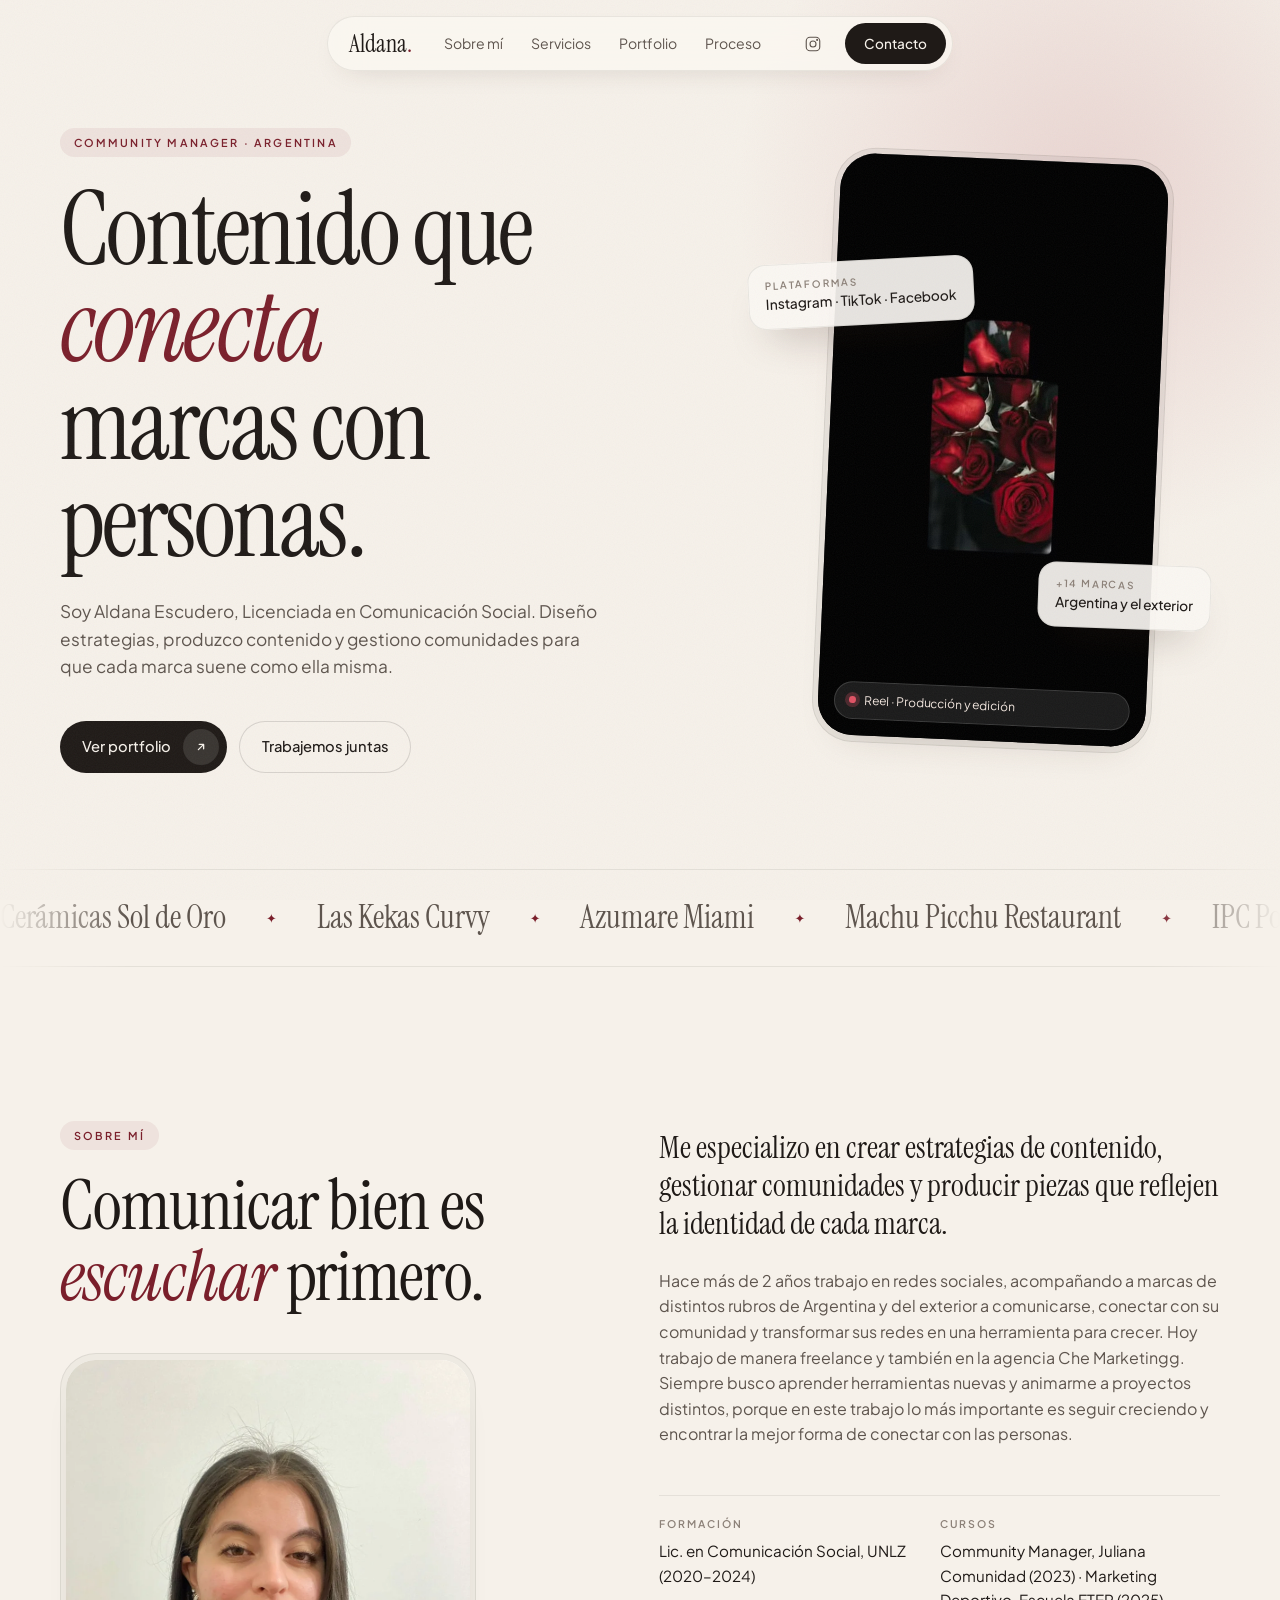
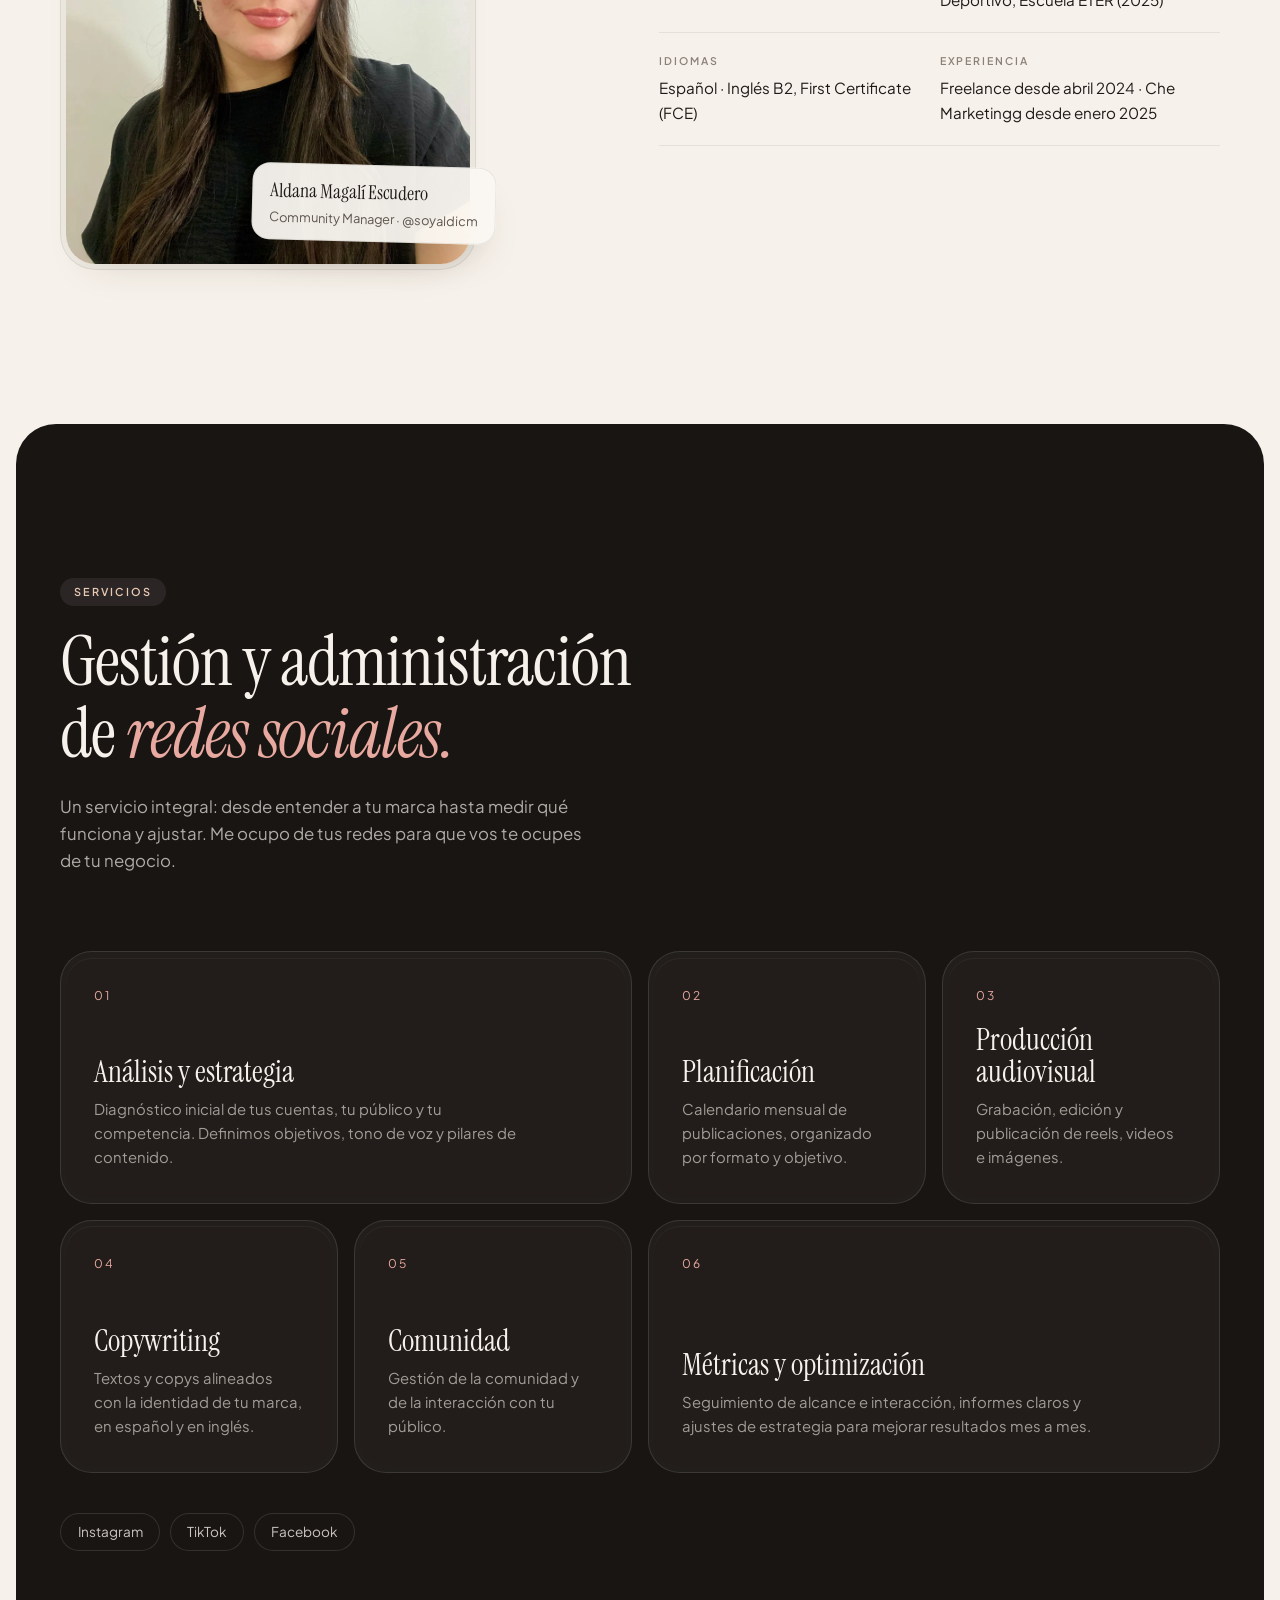
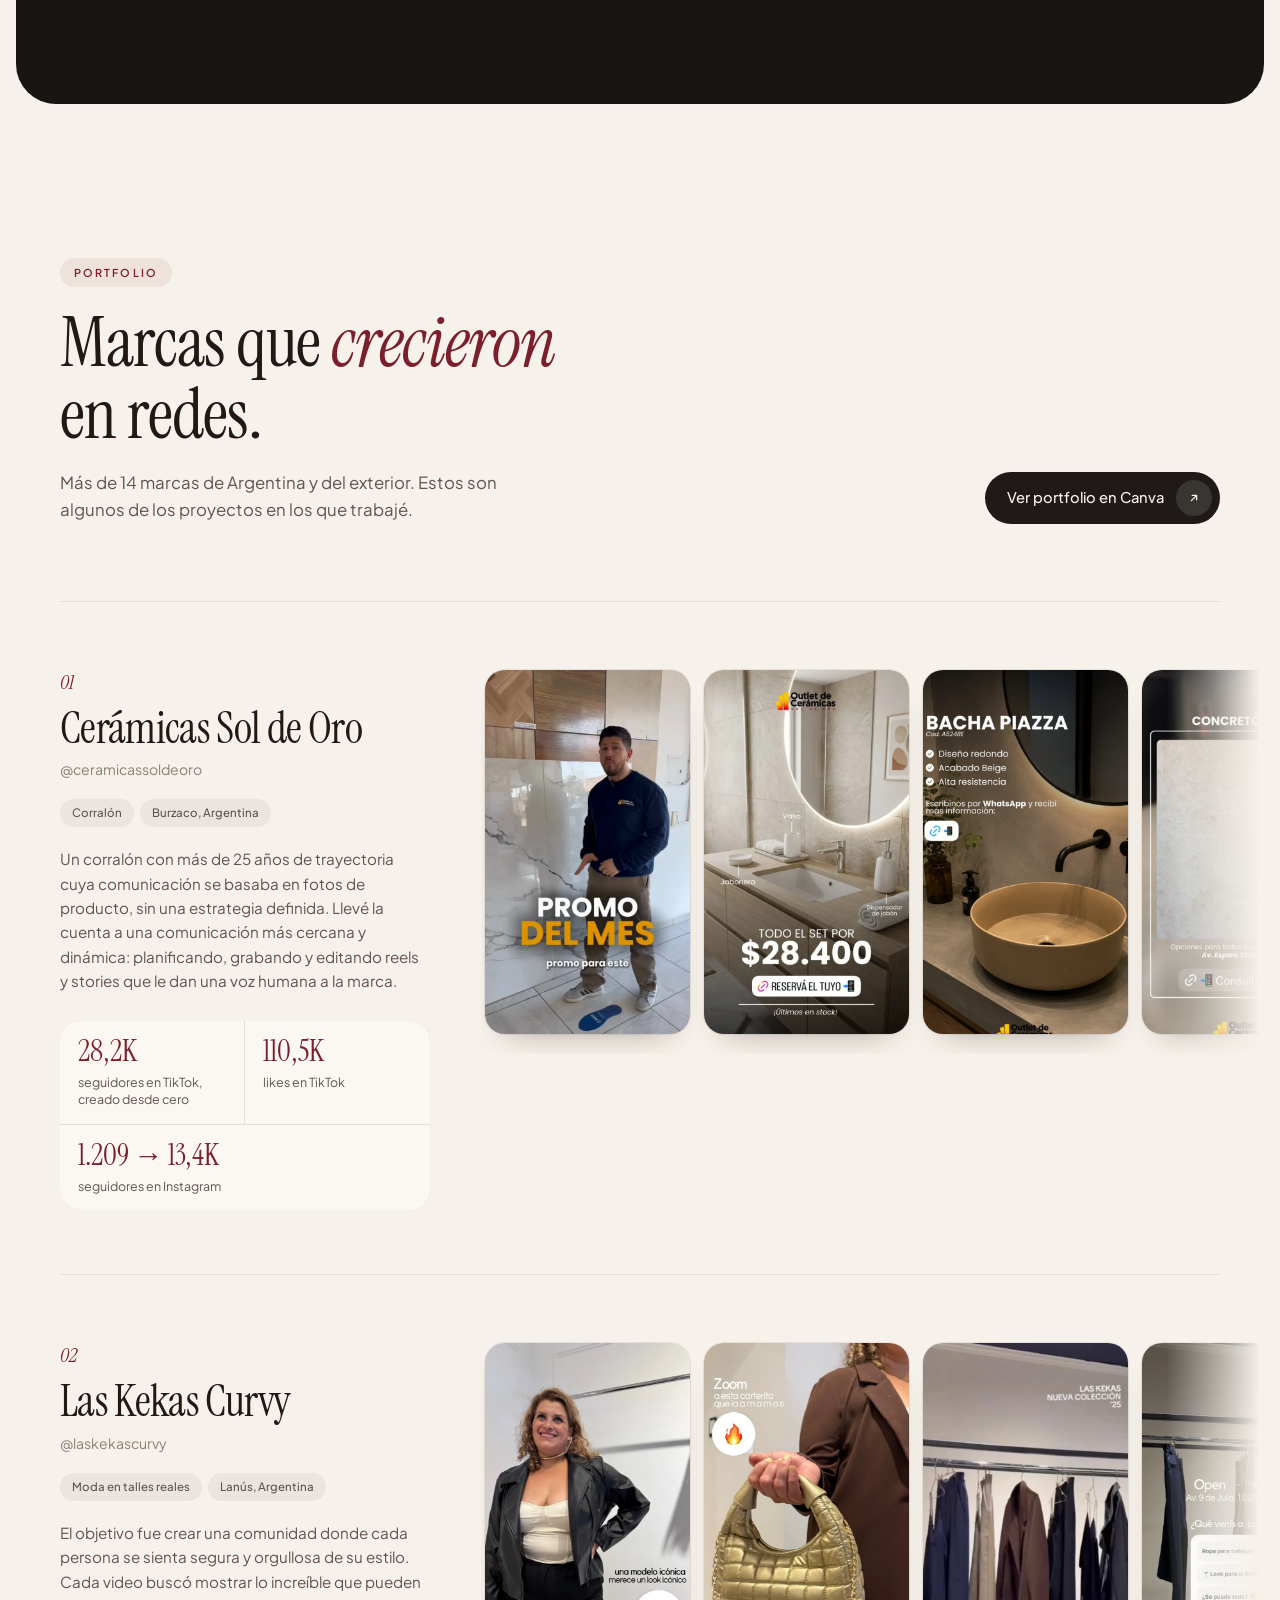
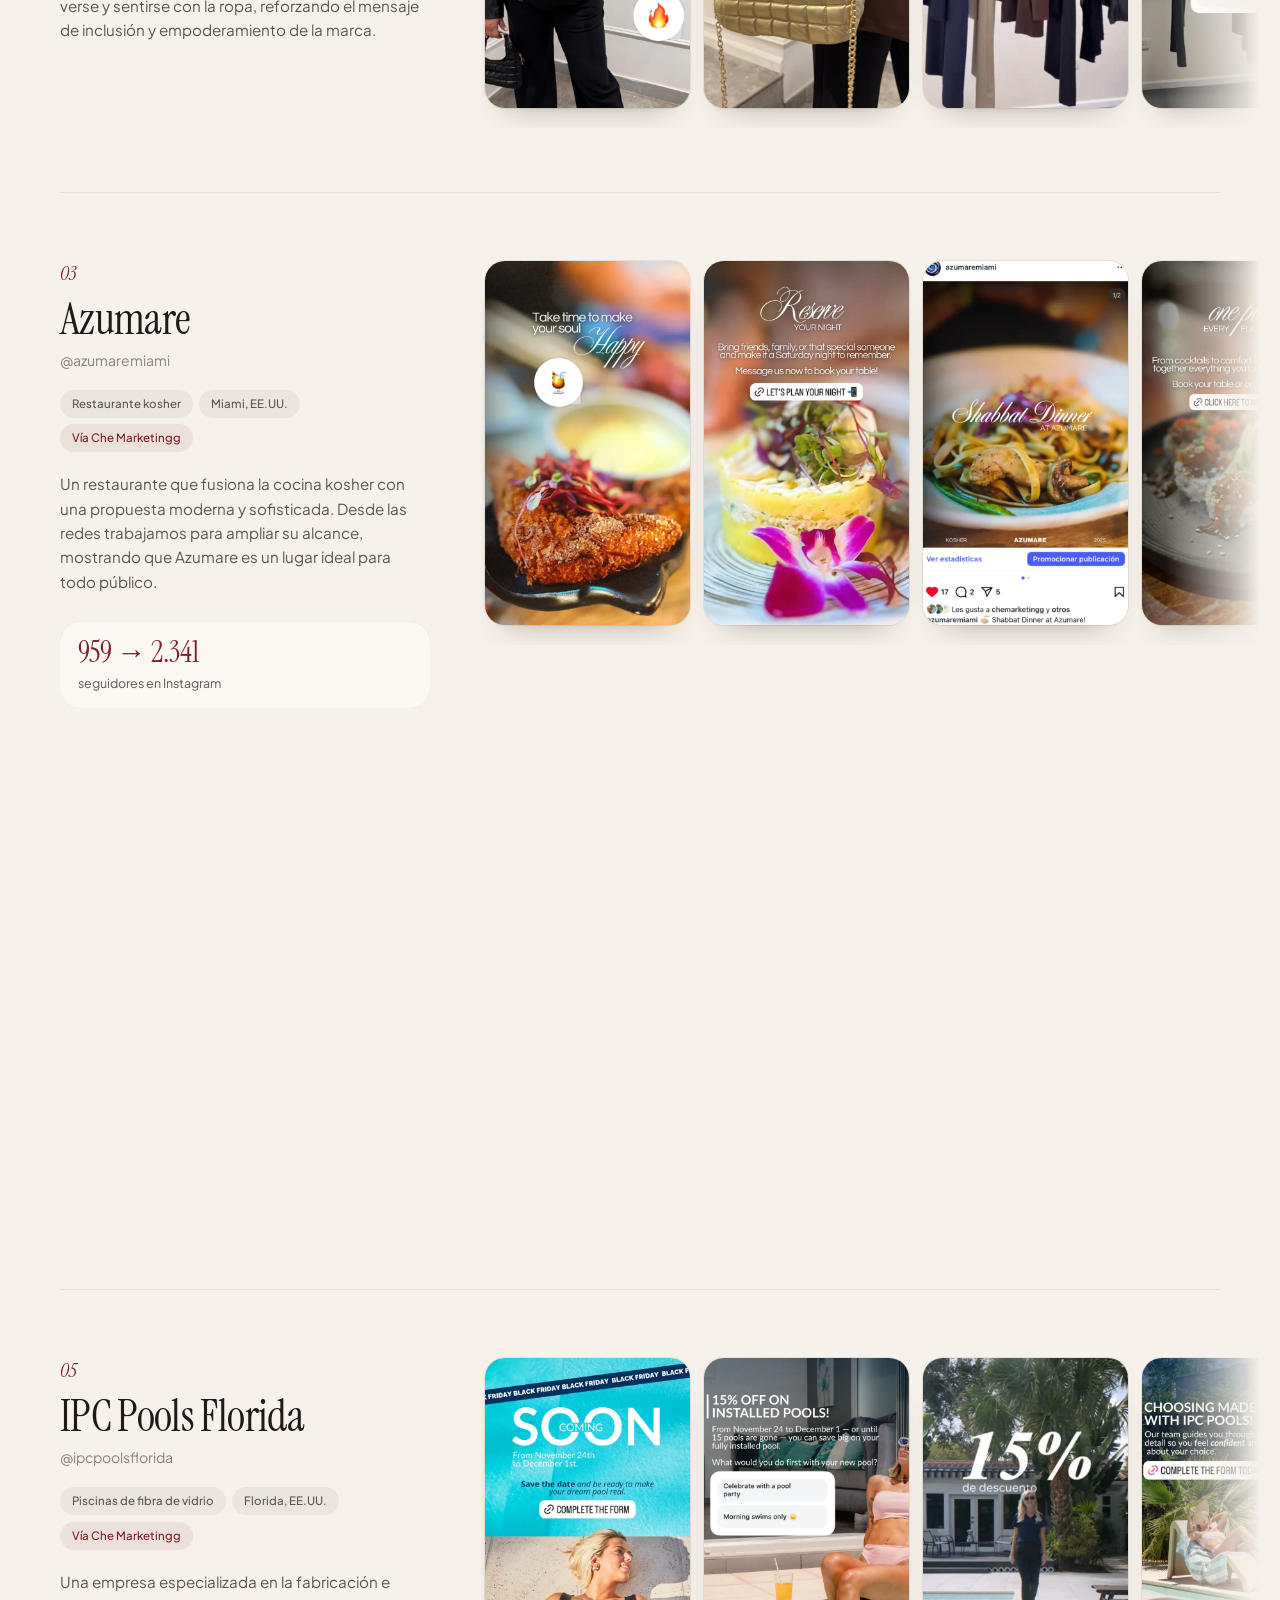
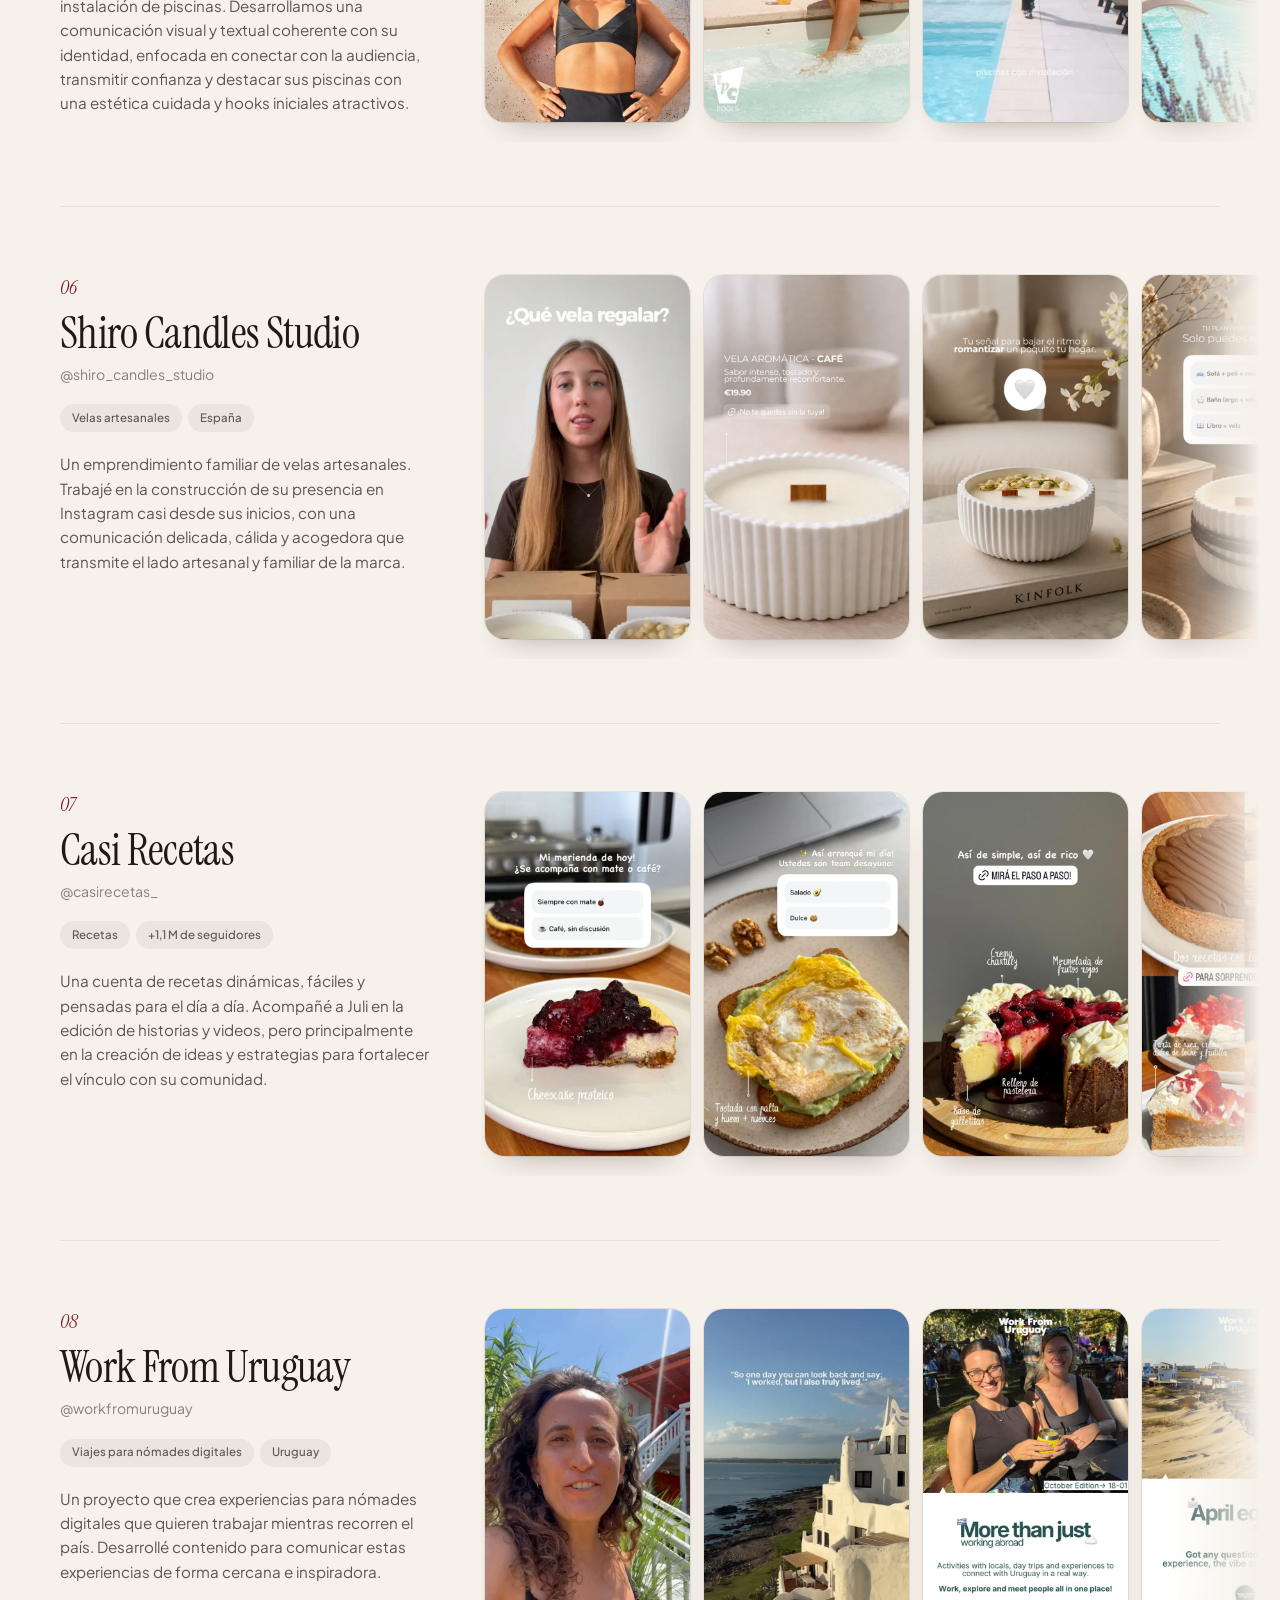
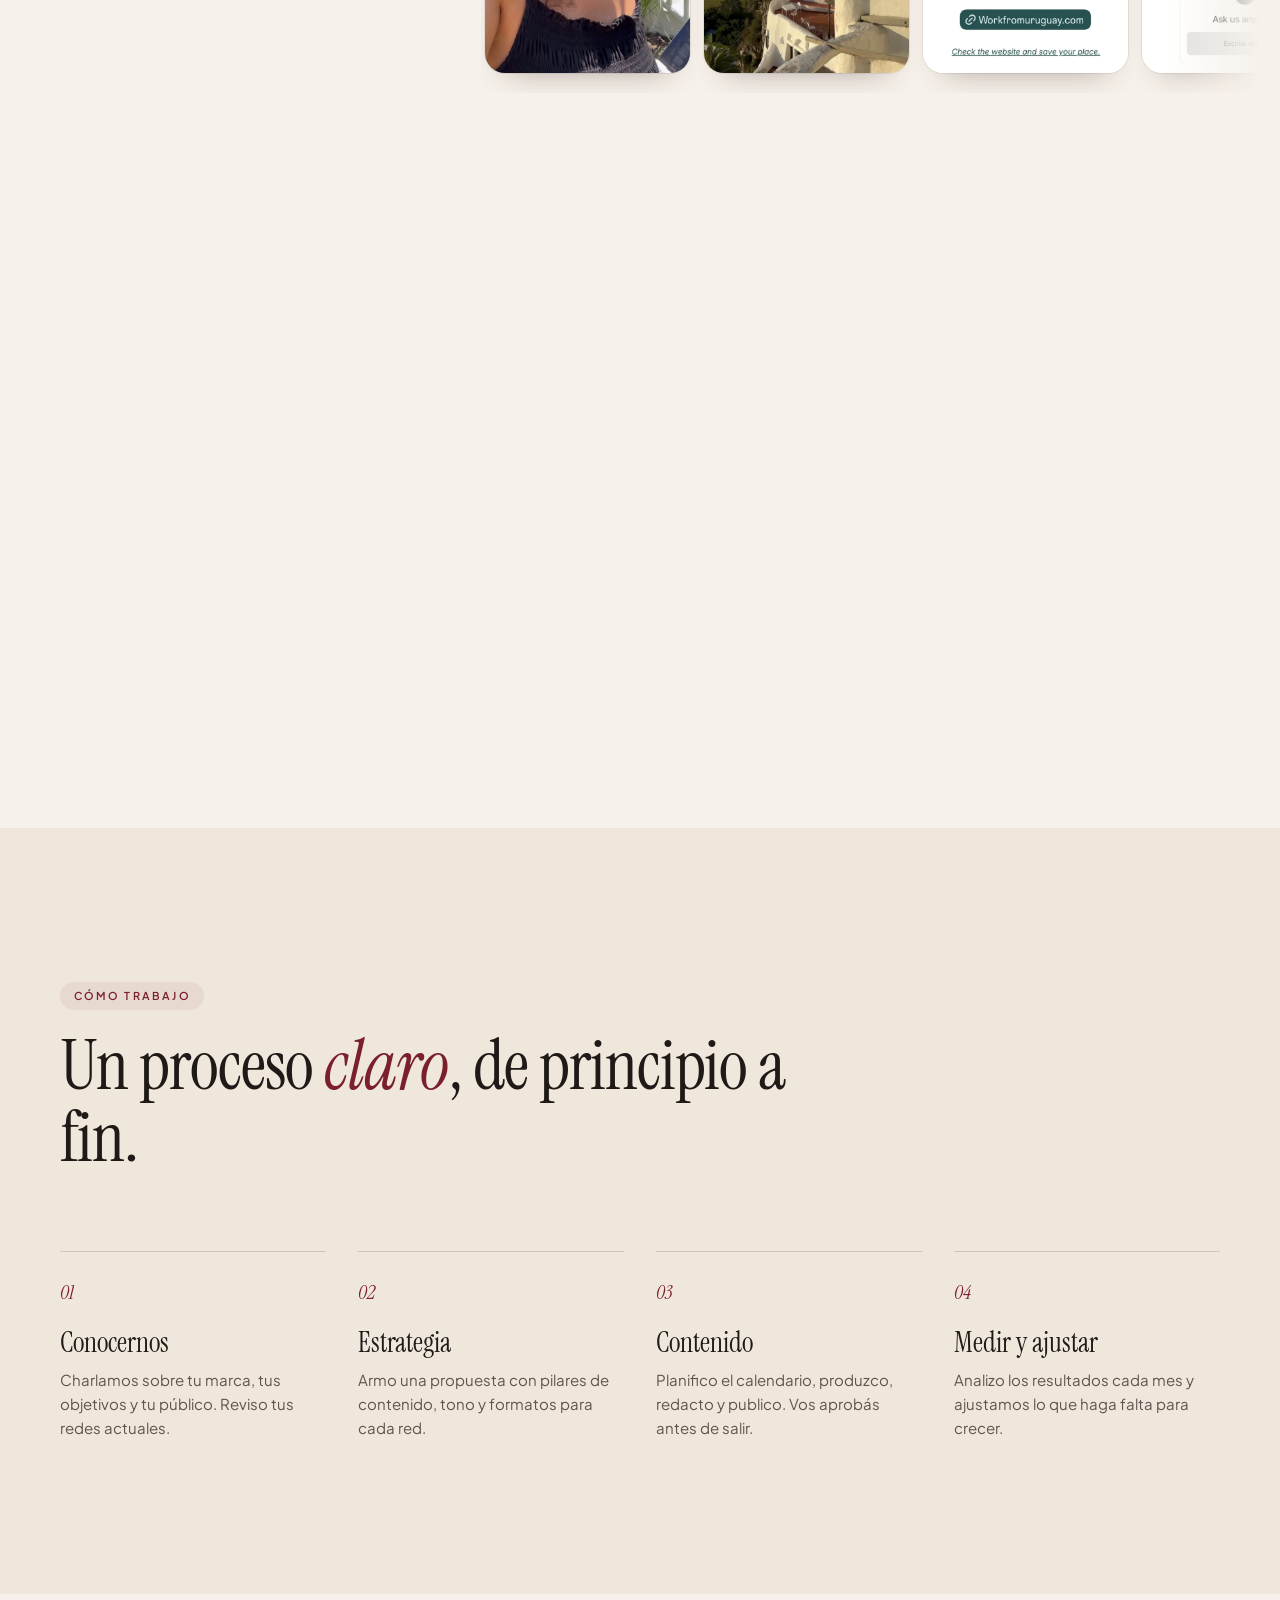
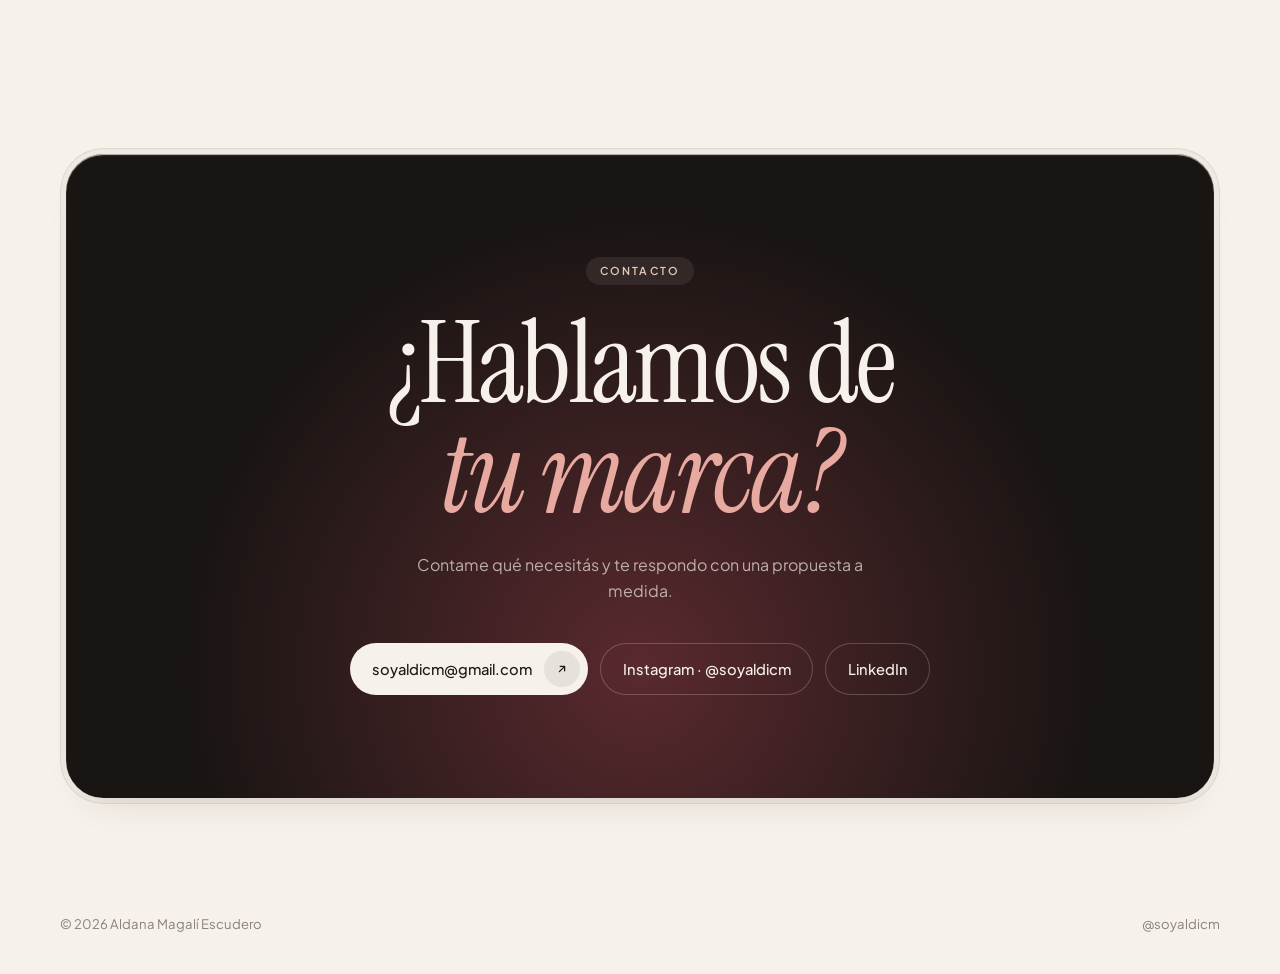
==== index.html @ 60be6f4c "Primer boceto de pagina" ====
<!doctype html>
<html lang="es-AR">
<head>
  <meta charset="utf-8">
  <meta name="viewport" content="width=device-width, initial-scale=1">
  <title>Aldana Escudero · Community Manager</title>
  <meta name="description" content="Aldana Escudero, Licenciada en Comunicación Social y Community Manager. Gestión y administración de redes sociales: estrategia, contenido, copy y métricas.">
  <meta name="theme-color" content="#F6F1EA">
  <link rel="preconnect" href="https://fonts.googleapis.com">
  <link rel="preconnect" href="https://fonts.gstatic.com" crossorigin>
  <link href="https://fonts.googleapis.com/css2?family=Instrument+Serif:ital@0;1&family=Plus+Jakarta+Sans:wght@300;400;500;600&display=swap" rel="stylesheet">
  <link rel="stylesheet" href="styles.css">
  <script>document.documentElement.classList.add('js')</script>
</head>
<body>
  <div class="grain" aria-hidden="true"></div>

  <!-- Nav flotante -->
  <header class="nav-wrap">
    <nav class="nav" aria-label="Principal">
      <a href="#inicio" class="nav-logo">Aldana<span>.</span></a>
      <ul class="nav-links">
        <li><a href="#sobre-mi">Sobre mí</a></li>
        <li><a href="#servicios">Servicios</a></li>
        <li><a href="#portfolio">Portfolio</a></li>
        <li><a href="#proceso">Proceso</a></li>
      </ul>
      <a href="https://www.instagram.com/soyaldicm/" target="_blank" rel="noopener" class="nav-ig" aria-label="Instagram @soyaldicm">
        <svg viewBox="0 0 24 24"><rect x="3" y="3" width="18" height="18" rx="5"/><circle cx="12" cy="12" r="4"/><circle cx="17.5" cy="6.5" r="0.6"/></svg>
      </a>
      <a href="#contacto" class="nav-cta">Contacto</a>
      <button class="burger" aria-label="Abrir menú" aria-expanded="false" aria-controls="menu">
        <span></span><span></span>
      </button>
    </nav>
  </header>

  <div class="menu" id="menu" aria-hidden="true">
    <ul>
      <li><a href="#sobre-mi">Sobre mí</a></li>
      <li><a href="#servicios">Servicios</a></li>
      <li><a href="#portfolio">Portfolio</a></li>
      <li><a href="#proceso">Proceso</a></li>
      <li><a href="#contacto">Contacto</a></li>
      <li><a href="https://www.instagram.com/soyaldicm/" target="_blank" rel="noopener">Instagram</a></li>
    </ul>
  </div>

  <main>
    <!-- HERO -->
    <section class="hero" id="inicio">
      <div class="container hero-grid">
        <div class="hero-copy">
          <span class="eyebrow reveal">Community Manager · Argentina</span>
          <h1 class="hero-title reveal">
            Contenido que <em>conecta</em><br>
            marcas con personas.
          </h1>
          <p class="hero-sub reveal">
            Soy Aldana Escudero, Licenciada en Comunicación Social. Diseño estrategias,
            produzco contenido y gestiono comunidades para que cada marca suene como ella misma.
          </p>
          <div class="hero-actions reveal">
            <a href="#portfolio" class="btn btn-dark">
              Ver portfolio
              <span class="btn-icon" aria-hidden="true">
                <svg viewBox="0 0 16 16"><path d="M5 11L11 5M11 5H6M11 5V10"/></svg>
              </span>
            </a>
            <a href="#contacto" class="btn btn-ghost">Trabajemos juntas</a>
          </div>
        </div>

        <div class="hero-visual reveal">
          <div class="bezel phone">
            <div class="bezel-core phone-core">
              <img src="assets/reel-perfume.jpg" alt="Reel de producto: frasco de perfume formado por rosas rojas sobre fondo negro" width="724" height="1280">
              <div class="phone-tag">
                <span class="dot"></span> Reel · Producción y edición
              </div>
            </div>
          </div>
          <div class="float-card float-a">
            <span class="float-k">Plataformas</span>
            <span class="float-v">Instagram · TikTok · Facebook</span>
          </div>
          <div class="float-card float-b">
            <span class="float-k">+14 marcas</span>
            <span class="float-v">Argentina y el exterior</span>
          </div>
        </div>
      </div>

      <div class="marquee" aria-label="Marcas con las que trabajé">
        <div class="marquee-track">
          <span>Cerámicas Sol de Oro</span><i>✦</i>
          <span>Las Kekas Curvy</span><i>✦</i>
          <span>Azumare Miami</span><i>✦</i>
          <span>Machu Picchu Restaurant</span><i>✦</i>
          <span>IPC Pools Florida</span><i>✦</i>
          <span>Shiro Candles Studio</span><i>✦</i>
          <span>Casi Recetas</span><i>✦</i>
          <span>Work From Uruguay</span><i>✦</i>
          <span>Lina Nails</span><i>✦</i>
          <span aria-hidden="true">Cerámicas Sol de Oro</span><i aria-hidden="true">✦</i>
          <span aria-hidden="true">Las Kekas Curvy</span><i aria-hidden="true">✦</i>
          <span aria-hidden="true">Azumare Miami</span><i aria-hidden="true">✦</i>
          <span aria-hidden="true">Machu Picchu Restaurant</span><i aria-hidden="true">✦</i>
          <span aria-hidden="true">IPC Pools Florida</span><i aria-hidden="true">✦</i>
          <span aria-hidden="true">Shiro Candles Studio</span><i aria-hidden="true">✦</i>
          <span aria-hidden="true">Casi Recetas</span><i aria-hidden="true">✦</i>
          <span aria-hidden="true">Work From Uruguay</span><i aria-hidden="true">✦</i>
          <span aria-hidden="true">Lina Nails</span><i aria-hidden="true">✦</i>
        </div>
      </div>
    </section>

    <!-- SOBRE MÍ -->
    <section class="section" id="sobre-mi">
      <div class="container about-grid">
        <div>
          <span class="eyebrow reveal">Sobre mí</span>
          <h2 class="h2 reveal">Comunicar bien es <em>escuchar</em> primero.</h2>
          <figure class="bezel portrait reveal">
            <div class="bezel-core">
              <img src="assets/aldana.webp" alt="Retrato de Aldana Escudero" width="900" height="1200" loading="lazy">
            </div>
            <figcaption>
              <span class="portrait-name">Aldana Magalí Escudero</span>
              <span>Community Manager · @soyaldicm</span>
            </figcaption>
          </figure>
        </div>
        <div class="about-body">
          <p class="lead reveal">
            Me especializo en crear estrategias de contenido, gestionar comunidades y producir
            piezas que reflejen la identidad de cada marca.
          </p>
          <p class="reveal">
            Hace más de 2 años trabajo en redes sociales, acompañando a marcas de distintos rubros
            de Argentina y del exterior a comunicarse, conectar con su comunidad y transformar sus
            redes en una herramienta para crecer. Hoy trabajo de manera freelance y también en la
            agencia Che Marketingg. Siempre busco aprender herramientas nuevas y animarme a proyectos
            distintos, porque en este trabajo lo más importante es seguir creciendo y encontrar
            la mejor forma de conectar con las personas.
          </p>

          <dl class="facts reveal">
            <div><dt>Formación</dt><dd>Lic. en Comunicación Social, UNLZ (2020–2024)</dd></div>
            <div><dt>Cursos</dt><dd>Community Manager, Juliana Comunidad (2023) · Marketing Deportivo, Escuela ETER (2025)</dd></div>
            <div><dt>Idiomas</dt><dd>Español · Inglés B2, First Certificate (FCE)</dd></div>
            <div><dt>Experiencia</dt><dd>Freelance desde abril 2024 · Che Marketingg desde enero 2025</dd></div>
          </dl>
        </div>
      </div>
    </section>

    <!-- SERVICIOS -->
    <section class="section section-dark" id="servicios">
      <div class="container">
        <div class="section-head">
          <span class="eyebrow eyebrow-light reveal">Servicios</span>
          <h2 class="h2 reveal">Gestión y administración<br>de <em>redes sociales.</em></h2>
          <p class="section-sub reveal">
            Un servicio integral: desde entender a tu marca hasta medir qué funciona y ajustar.
            Me ocupo de tus redes para que vos te ocupes de tu negocio.
          </p>
        </div>

        <div class="services">
          <article class="bezel bezel-dark service service-wide reveal">
            <div class="bezel-core">
              <span class="service-n">01</span>
              <h3>Análisis y estrategia</h3>
              <p>Diagnóstico inicial de tus cuentas, tu público y tu competencia. Definimos objetivos, tono de voz y pilares de contenido.</p>
            </div>
          </article>
          <article class="bezel bezel-dark service reveal">
            <div class="bezel-core">
              <span class="service-n">02</span>
              <h3>Planificación</h3>
              <p>Calendario mensual de publicaciones, organizado por formato y objetivo.</p>
            </div>
          </article>
          <article class="bezel bezel-dark service reveal">
            <div class="bezel-core">
              <span class="service-n">03</span>
              <h3>Producción audiovisual</h3>
              <p>Grabación, edición y publicación de reels, videos e imágenes.</p>
            </div>
          </article>
          <article class="bezel bezel-dark service reveal">
            <div class="bezel-core">
              <span class="service-n">04</span>
              <h3>Copywriting</h3>
              <p>Textos y copys alineados con la identidad de tu marca, en español y en inglés.</p>
            </div>
          </article>
          <article class="bezel bezel-dark service reveal">
            <div class="bezel-core">
              <span class="service-n">05</span>
              <h3>Comunidad</h3>
              <p>Gestión de la comunidad y de la interacción con tu público.</p>
            </div>
          </article>
          <article class="bezel bezel-dark service service-wide reveal">
            <div class="bezel-core">
              <span class="service-n">06</span>
              <h3>Métricas y optimización</h3>
              <p>Seguimiento de alcance e interacción, informes claros y ajustes de estrategia para mejorar resultados mes a mes.</p>
            </div>
          </article>
        </div>

        <div class="platforms reveal">
          <span>Instagram</span><span>TikTok</span><span>Facebook</span>
        </div>
      </div>
    </section>

    <!-- PORTFOLIO -->
    <section class="section" id="portfolio">
      <div class="container">
        <div class="section-head section-head-row">
          <div>
            <span class="eyebrow reveal">Portfolio</span>
            <h2 class="h2 reveal">Marcas que <em>crecieron</em><br>en redes.</h2>
            <p class="section-lead reveal">Más de 14 marcas de Argentina y del exterior. Estos son algunos de los proyectos en los que trabajé.</p>
          </div>
          <a href="https://canva.link/lw3jkq8yaiywxhg" target="_blank" rel="noopener" class="btn btn-dark reveal">
            Ver portfolio en Canva
            <span class="btn-icon" aria-hidden="true"><svg viewBox="0 0 16 16"><path d="M5 11L11 5M11 5H6M11 5V10"/></svg></span>
          </a>
        </div>

        <div class="cases">

          <article class="case reveal" id="caso-soldeoro">
            <div class="case-info">
              <span class="case-n">01</span>
              <h3 class="case-title">Cerámicas Sol de Oro</h3>
              <a class="case-handle" href="https://www.instagram.com/ceramicassoldeoro/" target="_blank" rel="noopener">@ceramicassoldeoro</a>
              <div class="tags"><span class="tag">Corralón</span><span class="tag">Burzaco, Argentina</span></div>
              <p class="case-desc">Un corralón con más de 25 años de trayectoria cuya comunicación se basaba en fotos de producto, sin una estrategia definida. Llevé la cuenta a una comunicación más cercana y dinámica: planificando, grabando y editando reels y stories que le dan una voz humana a la marca.</p>
              <dl class="stats"><div><dt>28,2K</dt><dd>seguidores en TikTok, creado desde cero</dd></div><div><dt>110,5K</dt><dd>likes en TikTok</dd></div><div><dt>1.209 → 13,4K</dt><dd>seguidores en Instagram</dd></div></dl>
            </div>
            <div class="case-gallery" tabindex="0" aria-label="Piezas de Cerámicas Sol de Oro">
              <button class="shot" data-caption="Cerámicas Sol de Oro · Reel: promo del mes presentada por el vendedor">
                <img src="assets/work/soldeoro-1.webp" alt="Reel: promo del mes presentada por el vendedor" loading="lazy" width="640" height="1138">
              </button>
              <button class="shot" data-caption="Cerámicas Sol de Oro · Story: set de baño por $28.400">
                <img src="assets/work/soldeoro-2.webp" alt="Story: set de baño por $28.400" loading="lazy" width="640" height="1138">
              </button>
              <button class="shot" data-caption="Cerámicas Sol de Oro · Story de producto: bacha Piazza">
                <img src="assets/work/soldeoro-3.webp" alt="Story de producto: bacha Piazza" loading="lazy" width="640" height="1138">
              </button>
              <button class="shot" data-caption="Cerámicas Sol de Oro · Story de producto: porcelanato concreto beige">
                <img src="assets/work/soldeoro-4.webp" alt="Story de producto: porcelanato concreto beige" loading="lazy" width="640" height="1138">
              </button>
              <button class="shot" data-caption="Cerámicas Sol de Oro · Reel: placas autoadhesivas">
                <img src="assets/work/soldeoro-5.webp" alt="Reel: placas autoadhesivas" loading="lazy" width="640" height="1138">
              </button>
              <button class="shot" data-caption="Cerámicas Sol de Oro · Perfil de TikTok con 28,2K seguidores">
                <img src="assets/work/soldeoro-6.webp" alt="Perfil de TikTok con 28,2K seguidores" loading="lazy" width="640" height="1138">
              </button>
            </div>
          </article>

          <article class="case reveal" id="caso-kekas">
            <div class="case-info">
              <span class="case-n">02</span>
              <h3 class="case-title">Las Kekas Curvy</h3>
              <a class="case-handle" href="https://www.instagram.com/laskekascurvy/" target="_blank" rel="noopener">@laskekascurvy</a>
              <div class="tags"><span class="tag">Moda en talles reales</span><span class="tag">Lanús, Argentina</span></div>
              <p class="case-desc">El objetivo fue crear una comunidad donde cada persona se sienta segura y orgullosa de su estilo. Cada video buscó mostrar lo increíble que pueden verse y sentirse con la ropa, reforzando el mensaje de inclusión y empoderamiento de la marca.</p>
            </div>
            <div class="case-gallery" tabindex="0" aria-label="Piezas de Las Kekas Curvy">
              <button class="shot" data-caption="Las Kekas Curvy · Reel: look con campera de cuero">
                <img src="assets/work/kekas-1.webp" alt="Reel: look con campera de cuero" loading="lazy" width="640" height="1138">
              </button>
              <button class="shot" data-caption="Las Kekas Curvy · Reel: cartera matelassé dorada">
                <img src="assets/work/kekas-2.webp" alt="Reel: cartera matelassé dorada" loading="lazy" width="640" height="1138">
              </button>
              <button class="shot" data-caption="Las Kekas Curvy · Story: nueva colección">
                <img src="assets/work/kekas-3.webp" alt="Story: nueva colección" loading="lazy" width="640" height="1138">
              </button>
              <button class="shot" data-caption="Las Kekas Curvy · Story interactiva: ¿qué venís a buscar hoy?">
                <img src="assets/work/kekas-4.webp" alt="Story interactiva: ¿qué venís a buscar hoy?" loading="lazy" width="640" height="1138">
              </button>
              <button class="shot" data-caption="Las Kekas Curvy · Reel: look con top negro y pantalón sastrero">
                <img src="assets/work/kekas-5.webp" alt="Reel: look con top negro y pantalón sastrero" loading="lazy" width="640" height="1138">
              </button>
              <button class="shot" data-caption="Las Kekas Curvy · Story: this or that">
                <img src="assets/work/kekas-6.webp" alt="Story: this or that" loading="lazy" width="640" height="1138">
              </button>
            </div>
          </article>

          <article class="case reveal" id="caso-azumare">
            <div class="case-info">
              <span class="case-n">03</span>
              <h3 class="case-title">Azumare</h3>
              <a class="case-handle" href="https://www.instagram.com/azumaremiami/" target="_blank" rel="noopener">@azumaremiami</a>
              <div class="tags"><span class="tag">Restaurante kosher</span><span class="tag">Miami, EE.UU.</span><span class="tag tag-agency">Vía Che Marketingg</span></div>
              <p class="case-desc">Un restaurante que fusiona la cocina kosher con una propuesta moderna y sofisticada. Desde las redes trabajamos para ampliar su alcance, mostrando que Azumare es un lugar ideal para todo público.</p>
              <dl class="stats"><div><dt>959 → 2.341</dt><dd>seguidores en Instagram</dd></div></dl>
            </div>
            <div class="case-gallery" tabindex="0" aria-label="Piezas de Azumare">
              <button class="shot" data-caption="Azumare · Story: take time to make your soul happy">
                <img src="assets/work/azumare-1.webp" alt="Story: take time to make your soul happy" loading="lazy" width="640" height="1138">
              </button>
              <button class="shot" data-caption="Azumare · Story: reservá tu noche">
                <img src="assets/work/azumare-2.webp" alt="Story: reservá tu noche" loading="lazy" width="640" height="1138">
              </button>
              <button class="shot" data-caption="Azumare · Post: Shabbat Dinner">
                <img src="assets/work/azumare-3.webp" alt="Post: Shabbat Dinner" loading="lazy" width="640" height="1138">
              </button>
              <button class="shot" data-caption="Azumare · Story: one place, every flavor">
                <img src="assets/work/azumare-4.webp" alt="Story: one place, every flavor" loading="lazy" width="640" height="1138">
              </button>
              <button class="shot" data-caption="Azumare · Reel con el equipo del restaurante">
                <img src="assets/work/azumare-5.webp" alt="Reel con el equipo del restaurante" loading="lazy" width="640" height="1138">
              </button>
              <button class="shot" data-caption="Azumare · Story: aviso de cierre por feriados">
                <img src="assets/work/azumare-6.webp" alt="Story: aviso de cierre por feriados" loading="lazy" width="640" height="1138">
              </button>
            </div>
          </article>

          <article class="case reveal" id="caso-machupicchu">
            <div class="case-info">
              <span class="case-n">04</span>
              <h3 class="case-title">Machu Picchu Restaurant</h3>
              <a class="case-handle" href="https://www.instagram.com/machupicchurestaurantmiami/" target="_blank" rel="noopener">@machupicchurestaurantmiami</a>
              <div class="tags"><span class="tag">Cocina peruana</span><span class="tag">Miami, EE.UU.</span><span class="tag tag-agency">Vía Che Marketingg</span></div>
              <p class="case-desc">Un restaurante familiar reconocido por su auténtica comida peruana. Desarrollé contenido para transmitir su identidad, mostrando sus platos, su historia y el lado familiar del restaurante.</p>
            </div>
            <div class="case-gallery" tabindex="0" aria-label="Piezas de Machu Picchu Restaurant">
              <button class="shot" data-caption="Machu Picchu Restaurant · Story: flavor you'll love">
                <img src="assets/work/machupicchu-1.webp" alt="Story: flavor you'll love" loading="lazy" width="640" height="1138">
              </button>
              <button class="shot" data-caption="Machu Picchu Restaurant · Post: lomo saltado de filet mignon">
                <img src="assets/work/machupicchu-2.webp" alt="Post: lomo saltado de filet mignon" loading="lazy" width="640" height="1138">
              </button>
              <button class="shot" data-caption="Machu Picchu Restaurant · Story: coming soon to your kitchen">
                <img src="assets/work/machupicchu-3.webp" alt="Story: coming soon to your kitchen" loading="lazy" width="640" height="1138">
              </button>
              <button class="shot" data-caption="Machu Picchu Restaurant · Reel: what you see at the table">
                <img src="assets/work/machupicchu-4.webp" alt="Reel: what you see at the table" loading="lazy" width="640" height="1138">
              </button>
              <button class="shot" data-caption="Machu Picchu Restaurant · Story: lunes de #momentorelax">
                <img src="assets/work/machupicchu-5.webp" alt="Story: lunes de #momentorelax" loading="lazy" width="640" height="1138">
              </button>
              <button class="shot" data-caption="Machu Picchu Restaurant · Reel: aquí tuve mi primera cita">
                <img src="assets/work/machupicchu-6.webp" alt="Reel: aquí tuve mi primera cita" loading="lazy" width="640" height="1138">
              </button>
            </div>
          </article>

          <article class="case reveal" id="caso-ipcpools">
            <div class="case-info">
              <span class="case-n">05</span>
              <h3 class="case-title">IPC Pools Florida</h3>
              <a class="case-handle" href="https://www.instagram.com/ipcpoolsflorida/" target="_blank" rel="noopener">@ipcpoolsflorida</a>
              <div class="tags"><span class="tag">Piscinas de fibra de vidrio</span><span class="tag">Florida, EE.UU.</span><span class="tag tag-agency">Vía Che Marketingg</span></div>
              <p class="case-desc">Una empresa especializada en la fabricación e instalación de piscinas. Desarrollamos una comunicación visual y textual coherente con su identidad, enfocada en conectar con la audiencia, transmitir confianza y destacar sus piscinas con una estética cuidada y hooks iniciales atractivos.</p>
            </div>
            <div class="case-gallery" tabindex="0" aria-label="Piezas de IPC Pools Florida">
              <button class="shot" data-caption="IPC Pools Florida · Story: Black Friday, coming soon">
                <img src="assets/work/ipcpools-1.webp" alt="Story: Black Friday, coming soon" loading="lazy" width="640" height="1138">
              </button>
              <button class="shot" data-caption="IPC Pools Florida · Story: 15% off en piscinas instaladas">
                <img src="assets/work/ipcpools-2.webp" alt="Story: 15% off en piscinas instaladas" loading="lazy" width="640" height="1138">
              </button>
              <button class="shot" data-caption="IPC Pools Florida · Reel: 15% de descuento">
                <img src="assets/work/ipcpools-3.webp" alt="Reel: 15% de descuento" loading="lazy" width="640" height="1138">
              </button>
              <button class="shot" data-caption="IPC Pools Florida · Story: choosing made easy">
                <img src="assets/work/ipcpools-4.webp" alt="Story: choosing made easy" loading="lazy" width="640" height="1138">
              </button>
              <button class="shot" data-caption="IPC Pools Florida · Reel: showroom">
                <img src="assets/work/ipcpools-5.webp" alt="Reel: showroom" loading="lazy" width="640" height="1138">
              </button>
              <button class="shot" data-caption="IPC Pools Florida · Story: the pool you deserve">
                <img src="assets/work/ipcpools-6.webp" alt="Story: the pool you deserve" loading="lazy" width="640" height="1138">
              </button>
            </div>
          </article>

          <article class="case reveal" id="caso-shiro">
            <div class="case-info">
              <span class="case-n">06</span>
              <h3 class="case-title">Shiro Candles Studio</h3>
              <a class="case-handle" href="https://www.instagram.com/shiro_candles_studio/" target="_blank" rel="noopener">@shiro_candles_studio</a>
              <div class="tags"><span class="tag">Velas artesanales</span><span class="tag">España</span></div>
              <p class="case-desc">Un emprendimiento familiar de velas artesanales. Trabajé en la construcción de su presencia en Instagram casi desde sus inicios, con una comunicación delicada, cálida y acogedora que transmite el lado artesanal y familiar de la marca.</p>
            </div>
            <div class="case-gallery" tabindex="0" aria-label="Piezas de Shiro Candles Studio">
              <button class="shot" data-caption="Shiro Candles Studio · Reel: ¿qué vela regalar?">
                <img src="assets/work/shiro-1.webp" alt="Reel: ¿qué vela regalar?" loading="lazy" width="640" height="1138">
              </button>
              <button class="shot" data-caption="Shiro Candles Studio · Story de producto: vela aromática café">
                <img src="assets/work/shiro-2.webp" alt="Story de producto: vela aromática café" loading="lazy" width="640" height="1138">
              </button>
              <button class="shot" data-caption="Shiro Candles Studio · Story: romantizá tu hogar">
                <img src="assets/work/shiro-3.webp" alt="Story: romantizá tu hogar" loading="lazy" width="640" height="1138">
              </button>
              <button class="shot" data-caption="Shiro Candles Studio · Story interactiva: elegí tu plan">
                <img src="assets/work/shiro-4.webp" alt="Story interactiva: elegí tu plan" loading="lazy" width="640" height="1138">
              </button>
              <button class="shot" data-caption="Shiro Candles Studio · Reel: tu casa está a punto de oler increíble">
                <img src="assets/work/shiro-5.webp" alt="Reel: tu casa está a punto de oler increíble" loading="lazy" width="640" height="1138">
              </button>
            </div>
          </article>

          <article class="case reveal" id="caso-casirecetas">
            <div class="case-info">
              <span class="case-n">07</span>
              <h3 class="case-title">Casi Recetas</h3>
              <a class="case-handle" href="https://www.instagram.com/casirecetas_/" target="_blank" rel="noopener">@casirecetas_</a>
              <div class="tags"><span class="tag">Recetas</span><span class="tag">+1,1 M de seguidores</span></div>
              <p class="case-desc">Una cuenta de recetas dinámicas, fáciles y pensadas para el día a día. Acompañé a Juli en la edición de historias y videos, pero principalmente en la creación de ideas y estrategias para fortalecer el vínculo con su comunidad.</p>
            </div>
            <div class="case-gallery" tabindex="0" aria-label="Piezas de Casi Recetas">
              <button class="shot" data-caption="Casi Recetas · Story interactiva: ¿mate o café?">
                <img src="assets/work/casirecetas-1.webp" alt="Story interactiva: ¿mate o café?" loading="lazy" width="640" height="1138">
              </button>
              <button class="shot" data-caption="Casi Recetas · Story interactiva: ¿salado o dulce?">
                <img src="assets/work/casirecetas-2.webp" alt="Story interactiva: ¿salado o dulce?" loading="lazy" width="640" height="1138">
              </button>
              <button class="shot" data-caption="Casi Recetas · Story: así de simple, así de rico">
                <img src="assets/work/casirecetas-3.webp" alt="Story: así de simple, así de rico" loading="lazy" width="640" height="1138">
              </button>
              <button class="shot" data-caption="Casi Recetas · Story: dos recetas con la misma masa">
                <img src="assets/work/casirecetas-4.webp" alt="Story: dos recetas con la misma masa" loading="lazy" width="640" height="1138">
              </button>
              <button class="shot" data-caption="Casi Recetas · Perfil de Casi Recetas">
                <img src="assets/work/casirecetas-5.webp" alt="Perfil de Casi Recetas" loading="lazy" width="640" height="1138">
              </button>
            </div>
          </article>

          <article class="case reveal" id="caso-wfu">
            <div class="case-info">
              <span class="case-n">08</span>
              <h3 class="case-title">Work From Uruguay</h3>
              <a class="case-handle" href="https://www.instagram.com/workfromuruguay/" target="_blank" rel="noopener">@workfromuruguay</a>
              <div class="tags"><span class="tag">Viajes para nómades digitales</span><span class="tag">Uruguay</span></div>
              <p class="case-desc">Un proyecto que crea experiencias para nómades digitales que quieren trabajar mientras recorren el país. Desarrollé contenido para comunicar estas experiencias de forma cercana e inspiradora.</p>
            </div>
            <div class="case-gallery" tabindex="0" aria-label="Piezas de Work From Uruguay">
              <button class="shot" data-caption="Work From Uruguay · Reel: testimonio de Lu">
                <img src="assets/work/wfu-1.webp" alt="Reel: testimonio de Lu" loading="lazy" width="640" height="1138">
              </button>
              <button class="shot" data-caption="Work From Uruguay · Story: Casapueblo, Punta Ballena">
                <img src="assets/work/wfu-2.webp" alt="Story: Casapueblo, Punta Ballena" loading="lazy" width="640" height="1138">
              </button>
              <button class="shot" data-caption="Work From Uruguay · Story: more than just working abroad">
                <img src="assets/work/wfu-3.webp" alt="Story: more than just working abroad" loading="lazy" width="640" height="1138">
              </button>
              <button class="shot" data-caption="Work From Uruguay · Story: April edition">
                <img src="assets/work/wfu-4.webp" alt="Story: April edition" loading="lazy" width="640" height="1138">
              </button>
            </div>
          </article>

          <article class="case case-more reveal">
            <div class="case-info">
              <span class="case-n">+</span>
              <h3 class="case-title">Otros proyectos</h3>
              <p class="case-desc">Lina Nails, marcas de indumentaria, autos y más. Cada proyecto me permitió aprender, crecer y seguir disfrutando de lo que más me gusta.</p>
            </div>
            <div class="case-gallery" tabindex="0" aria-label="Piezas de otros proyectos">
              <button class="shot" data-caption="Otros proyectos · Lina Nails: reel de uñas">
                <img src="assets/work/otros-1.webp" alt="Lina Nails: reel de uñas" loading="lazy" width="640" height="1138">
              </button>
              <button class="shot" data-caption="Otros proyectos · Rib Tekila: colección">
                <img src="assets/work/otros-2.webp" alt="Rib Tekila: colección" loading="lazy" width="640" height="1138">
              </button>
              <button class="shot" data-caption="Otros proyectos · Open store">
                <img src="assets/work/otros-3.webp" alt="Open store" loading="lazy" width="640" height="1138">
              </button>
              <button class="shot" data-caption="Otros proyectos · This or that">
                <img src="assets/work/otros-4.webp" alt="This or that" loading="lazy" width="640" height="1138">
              </button>
              <button class="shot" data-caption="Otros proyectos · Jueves de adivinanza">
                <img src="assets/work/otros-5.webp" alt="Jueves de adivinanza" loading="lazy" width="640" height="1138">
              </button>
            </div>
          </article>
        </div>
      </div>
    </section>

    <dialog class="lightbox" aria-label="Vista ampliada">
      <button class="lb-btn lb-close" aria-label="Cerrar"><svg viewBox="0 0 16 16"><path d="M4 4l8 8M12 4l-8 8"/></svg></button>
      <button class="lb-btn lb-prev" aria-label="Anterior"><svg viewBox="0 0 16 16"><path d="M10 3L5 8l5 5"/></svg></button>
      <figure>
        <img alt="">
        <figcaption></figcaption>
      </figure>
      <button class="lb-btn lb-next" aria-label="Siguiente"><svg viewBox="0 0 16 16"><path d="M6 3l5 5-5 5"/></svg></button>
    </dialog>

    <!-- PROCESO -->
    <section class="section section-tint" id="proceso">
      <div class="container">
        <div class="section-head">
          <span class="eyebrow reveal">Cómo trabajo</span>
          <h2 class="h2 reveal">Un proceso <em>claro</em>, de principio a fin.</h2>
        </div>
        <ol class="steps">
          <li class="reveal">
            <span class="step-n">01</span>
            <h3>Conocernos</h3>
            <p>Charlamos sobre tu marca, tus objetivos y tu público. Reviso tus redes actuales.</p>
          </li>
          <li class="reveal">
            <span class="step-n">02</span>
            <h3>Estrategia</h3>
            <p>Armo una propuesta con pilares de contenido, tono y formatos para cada red.</p>
          </li>
          <li class="reveal">
            <span class="step-n">03</span>
            <h3>Contenido</h3>
            <p>Planifico el calendario, produzco, redacto y publico. Vos aprobás antes de salir.</p>
          </li>
          <li class="reveal">
            <span class="step-n">04</span>
            <h3>Medir y ajustar</h3>
            <p>Analizo los resultados cada mes y ajustamos lo que haga falta para crecer.</p>
          </li>
        </ol>
      </div>
    </section>

    <!-- CONTACTO -->
    <section class="section contact" id="contacto">
      <div class="container">
        <div class="bezel contact-card reveal">
          <div class="bezel-core contact-core">
            <span class="eyebrow eyebrow-light">Contacto</span>
            <h2 class="contact-title">¿Hablamos de<br><em>tu marca?</em></h2>
            <p class="contact-sub">Contame qué necesitás y te respondo con una propuesta a medida.</p>
            <div class="contact-actions">
              <a href="mailto:soyaldicm@gmail.com?subject=Consulta%20por%20gesti%C3%B3n%20de%20redes" class="btn btn-light">
                soyaldicm@gmail.com
                <span class="btn-icon" aria-hidden="true">
                  <svg viewBox="0 0 16 16"><path d="M5 11L11 5M11 5H6M11 5V10"/></svg>
                </span>
              </a>
              <a href="https://www.instagram.com/soyaldicm/" target="_blank" rel="noopener" class="btn btn-outline-light">Instagram · @soyaldicm</a>
              <a href="https://www.linkedin.com/in/aldana-magal%C3%AD-escudero-574703310" target="_blank" rel="noopener" class="btn btn-outline-light">LinkedIn</a>
            </div>
          </div>
        </div>
      </div>
    </section>
  </main>

  <footer class="footer">
    <div class="container footer-row">
      <span>© <span id="year">2026</span> Aldana Magalí Escudero</span>
      <a href="https://www.instagram.com/soyaldicm/" target="_blank" rel="noopener">@soyaldicm</a>
    </div>
  </footer>

  <script src="script.js"></script>
</body>
</html>
---- styles.css ----
/* ==========================================================
   Aldana Escudero · Community Manager
   Editorial luxury: crema cálida, espresso, acento vino.
   ========================================================== */

:root {
  --cream: #F6F1EA;
  --cream-2: #EFE7DC;
  --paper: #FBF8F3;
  --ink: #1F1A17;
  --ink-soft: #5E554E;
  --ink-mute: #8C8178;
  --wine: #7A1F2B;
  --wine-soft: #A8424F;
  --espresso: #191513;
  --line: rgba(31, 26, 23, 0.08);
  --line-light: rgba(246, 241, 234, 0.12);

  --serif: "Instrument Serif", "Times New Roman", serif;
  --sans: "Plus Jakarta Sans", system-ui, sans-serif;

  --ease-out: cubic-bezier(0.23, 1, 0.32, 1);
  --ease-in-out: cubic-bezier(0.77, 0, 0.175, 1);
  --ease-drawer: cubic-bezier(0.32, 0.72, 0, 1);

  --radius: 2rem;
  --bezel-pad: 0.4rem;
  --gutter: clamp(1rem, 4vw, 2.5rem);
}

*, *::before, *::after { box-sizing: border-box; }

html { scroll-behavior: smooth; -webkit-text-size-adjust: 100%; }

body {
  margin: 0;
  background: var(--cream);
  color: var(--ink);
  font-family: var(--sans);
  font-size: 1rem;
  line-height: 1.6;
  font-weight: 400;
  -webkit-font-smoothing: antialiased;
  overflow-x: hidden;
}

img { display: block; max-width: 100%; }
a { color: inherit; text-decoration: none; }
em { font-style: italic; }
h1, h2, h3 { margin: 0; font-weight: 400; }
p { margin: 0; }

::selection { background: var(--wine); color: var(--cream); }

:focus-visible {
  outline: 2px solid var(--wine);
  outline-offset: 3px;
  border-radius: 999px;
}

.container {
  width: 100%;
  max-width: 1240px;
  margin: 0 auto;
  padding: 0 var(--gutter);
}

/* Grano de papel, fijo y sin eventos */
.grain {
  position: fixed;
  inset: 0;
  z-index: 3;
  pointer-events: none;
  opacity: 0.05;
  background-image: url("data:image/svg+xml,%3Csvg xmlns='http://www.w3.org/2000/svg' width='160' height='160'%3E%3Cfilter id='n'%3E%3CfeTurbulence type='fractalNoise' baseFrequency='0.9' numOctaves='3' stitchTiles='stitch'/%3E%3C/filter%3E%3Crect width='100%25' height='100%25' filter='url(%23n)'/%3E%3C/svg%3E");
}

/* ---------- Tipografía ---------- */
.eyebrow {
  display: inline-flex;
  align-items: center;
  gap: 0.5rem;
  padding: 0.35rem 0.85rem;
  border-radius: 999px;
  background: rgba(122, 31, 43, 0.07);
  color: var(--wine);
  font-size: 0.68rem;
  font-weight: 600;
  letter-spacing: 0.2em;
  text-transform: uppercase;
}
.eyebrow-light { background: rgba(246, 241, 234, 0.08); color: #E8C9B4; }

.h2 {
  margin-top: 1.25rem;
  font-family: var(--serif);
  font-size: clamp(2.5rem, 5.5vw, 4.5rem);
  line-height: 1.02;
  letter-spacing: -0.015em;
}
.h2 em, .hero-title em, .contact-title em { color: var(--wine); }
.section-dark .h2 em { color: #E8A9A0; }

.lead {
  font-family: var(--serif);
  font-size: clamp(1.5rem, 2.4vw, 2rem);
  line-height: 1.25;
  color: var(--ink);
}

/* ---------- Botones (pill + ícono anidado) ---------- */
.btn {
  display: inline-flex;
  align-items: center;
  gap: 0.75rem;
  padding: 0.5rem 0.5rem 0.5rem 1.4rem;
  min-height: 3.25rem;
  border-radius: 999px;
  font-size: 0.92rem;
  font-weight: 500;
  white-space: nowrap;
  transition: transform 160ms var(--ease-out), background-color 200ms ease, color 200ms ease, box-shadow 300ms var(--ease-out);
}
.btn:active { transform: scale(0.97); }

.btn-icon {
  display: grid;
  place-items: center;
  width: 2.25rem;
  height: 2.25rem;
  border-radius: 999px;
  transition: transform 300ms var(--ease-out);
}
.btn-icon svg {
  width: 14px; height: 14px;
  fill: none; stroke: currentColor; stroke-width: 1.5;
  stroke-linecap: round; stroke-linejoin: round;
}

.btn-dark { background: var(--ink); color: var(--cream); }
.btn-dark .btn-icon { background: rgba(246, 241, 234, 0.12); }

.btn-light { background: var(--cream); color: var(--ink); }
.btn-light .btn-icon { background: rgba(31, 26, 23, 0.07); }

.btn-ghost {
  padding: 0.5rem 1.4rem;
  color: var(--ink);
  box-shadow: inset 0 0 0 1px rgba(31, 26, 23, 0.14);
}
.btn-outline-light {
  padding: 0.5rem 1.4rem;
  color: var(--cream);
  box-shadow: inset 0 0 0 1px rgba(246, 241, 234, 0.22);
}

@media (hover: hover) and (pointer: fine) {
  .btn-dark:hover { background: var(--wine); }
  .btn:hover .btn-icon { transform: translate(2px, -2px) scale(1.06); }
  .btn-ghost:hover { box-shadow: inset 0 0 0 1px rgba(31, 26, 23, 0.4); }
  .btn-outline-light:hover { background: rgba(246, 241, 234, 0.08); }
}

/* ---------- Doble bisel ---------- */
.bezel {
  padding: var(--bezel-pad);
  border-radius: var(--radius);
  background: rgba(31, 26, 23, 0.035);
  box-shadow: inset 0 0 0 1px var(--line);
}
.bezel-core {
  height: 100%;
  border-radius: calc(var(--radius) - var(--bezel-pad));
  background: var(--paper);
  box-shadow:
    inset 0 1px 1px rgba(255, 255, 255, 0.7),
    0 20px 40px -24px rgba(60, 40, 30, 0.18);
  overflow: hidden;
}
.bezel-dark {
  background: rgba(246, 241, 234, 0.04);
  box-shadow: inset 0 0 0 1px var(--line-light);
}
.bezel-dark .bezel-core {
  background: #221D1A;
  box-shadow: inset 0 1px 1px rgba(255, 255, 255, 0.06);
}

/* ---------- Nav flotante ---------- */
.nav-wrap {
  position: fixed;
  top: 1rem;
  left: 0; right: 0;
  z-index: 20;
  display: flex;
  justify-content: center;
  padding: 0 var(--gutter);
  pointer-events: none;
}
.nav {
  pointer-events: auto;
  display: flex;
  align-items: center;
  gap: 2rem;
  padding: 0.45rem 0.45rem 0.45rem 1.4rem;
  border-radius: 999px;
  background: rgba(251, 248, 243, 0.72);
  backdrop-filter: blur(18px) saturate(1.4);
  -webkit-backdrop-filter: blur(18px) saturate(1.4);
  box-shadow: inset 0 0 0 1px var(--line), 0 10px 30px -18px rgba(60, 40, 30, 0.25);
}
.nav-logo {
  font-family: var(--serif);
  font-size: 1.5rem;
  line-height: 1;
}
.nav-logo span { color: var(--wine); }
.nav-links {
  display: flex;
  gap: 1.75rem;
  margin: 0; padding: 0;
  list-style: none;
  font-size: 0.88rem;
  color: var(--ink-soft);
}
.nav-links a { transition: color 200ms ease; }
.nav-links a:hover { color: var(--ink); }
.nav-cta {
  padding: 0.6rem 1.2rem;
  border-radius: 999px;
  background: var(--ink);
  color: var(--cream);
  font-size: 0.85rem;
  font-weight: 500;
  transition: transform 160ms var(--ease-out), background-color 200ms ease;
}
.nav-cta:hover { background: var(--wine); }
.nav-cta:active { transform: scale(0.97); }

.burger {
  display: none;
  position: relative;
  width: 2.75rem; height: 2.75rem;
  border: 0;
  border-radius: 999px;
  background: var(--ink);
  cursor: pointer;
}
.burger span {
  position: absolute;
  left: 50%; top: 50%;
  width: 16px; height: 1.5px;
  background: var(--cream);
  border-radius: 2px;
  transition: transform 400ms var(--ease-drawer);
}
.burger span:first-child { transform: translate(-50%, -4px); }
.burger span:last-child { transform: translate(-50%, 3px); }
.menu-open .burger span:first-child { transform: translate(-50%, 0) rotate(45deg); }
.menu-open .burger span:last-child { transform: translate(-50%, 0) rotate(-45deg); }

.menu {
  position: fixed;
  inset: 0;
  z-index: 15;
  display: flex;
  align-items: center;
  padding: 0 var(--gutter);
  background: rgba(246, 241, 234, 0.9);
  backdrop-filter: blur(28px);
  -webkit-backdrop-filter: blur(28px);
  opacity: 0;
  visibility: hidden;
  transition: opacity 400ms var(--ease-out), visibility 0s linear 400ms;
}
.menu ul { list-style: none; margin: 0; padding: 0; }
.menu li {
  opacity: 0;
  transform: translateY(2rem);
  transition: opacity 500ms var(--ease-out), transform 500ms var(--ease-out);
}
.menu a {
  display: block;
  padding: 0.3rem 0;
  font-family: var(--serif);
  font-size: clamp(2.5rem, 11vw, 4rem);
  line-height: 1.1;
}
.menu-open .menu { opacity: 1; visibility: visible; transition: opacity 400ms var(--ease-out); }
.menu-open .menu li { opacity: 1; transform: none; }
.menu-open .menu li:nth-child(1) { transition-delay: 60ms; }
.menu-open .menu li:nth-child(2) { transition-delay: 100ms; }
.menu-open .menu li:nth-child(3) { transition-delay: 140ms; }
.menu-open .menu li:nth-child(4) { transition-delay: 180ms; }
.menu-open .menu li:nth-child(5) { transition-delay: 220ms; }
.menu-open .menu li:nth-child(6) { transition-delay: 260ms; }

/* ---------- Hero ---------- */
.hero {
  position: relative;
  min-height: 100dvh;
  display: flex;
  flex-direction: column;
  justify-content: center;
  padding-top: 8rem;
  overflow: hidden;
}
.hero::before {
  content: "";
  position: absolute;
  top: -20%;
  right: -15%;
  width: 60vw; height: 60vw;
  max-width: 820px; max-height: 820px;
  border-radius: 50%;
  background: radial-gradient(circle, rgba(168, 66, 79, 0.16), transparent 65%);
  pointer-events: none;
}
.hero-grid {
  position: relative;
  display: grid;
  grid-template-columns: 1.25fr 0.9fr;
  gap: clamp(2rem, 6vw, 6rem);
  align-items: center;
}
.hero-title {
  margin-top: 1.5rem;
  font-family: var(--serif);
  font-size: clamp(3.1rem, 8vw, 7rem);
  line-height: 0.95;
  letter-spacing: -0.025em;
}
.hero-sub {
  max-width: 34rem;
  margin-top: 1.75rem;
  font-size: 1.08rem;
  color: var(--ink-soft);
}
.hero-actions {
  display: flex;
  flex-wrap: wrap;
  gap: 0.75rem;
  margin-top: 2.5rem;
}

.hero-visual {
  position: relative;
  justify-self: center;
  width: min(100%, 340px);
}
.phone {
  --radius: 2.6rem;
  transform: rotate(2.5deg);
  background: rgba(31, 26, 23, 0.06);
}
.phone-core {
  position: relative;
  aspect-ratio: 9 / 16;
  background: #000;
}
.phone-core img {
  width: 100%; height: 100%;
  object-fit: cover;
  transform: scale(1.5);
}
.phone-tag {
  position: absolute;
  left: 1rem; right: 1rem; bottom: 1rem;
  display: flex; align-items: center; gap: 0.5rem;
  padding: 0.6rem 0.9rem;
  border-radius: 999px;
  background: rgba(255, 255, 255, 0.1);
  box-shadow: inset 0 0 0 1px rgba(255, 255, 255, 0.14);
  color: #F3E7DF;
  font-size: 0.75rem;
}
.dot {
  width: 7px; height: 7px;
  border-radius: 50%;
  background: #E05264;
  box-shadow: 0 0 0 4px rgba(224, 82, 100, 0.25);
  animation: pulse 2.4s var(--ease-in-out) infinite;
}
@keyframes pulse { 50% { box-shadow: 0 0 0 7px rgba(224, 82, 100, 0); } }

.float-card {
  position: absolute;
  display: flex; flex-direction: column;
  padding: 0.85rem 1.1rem;
  border-radius: 1.1rem;
  background: rgba(251, 248, 243, 0.92);
  box-shadow: inset 0 0 0 1px var(--line), 0 24px 40px -22px rgba(60, 40, 30, 0.35);
  white-space: nowrap;
}
.float-k {
  font-size: 0.62rem;
  font-weight: 600;
  letter-spacing: 0.18em;
  text-transform: uppercase;
  color: var(--ink-mute);
}
.float-v { font-size: 0.86rem; font-weight: 500; }
.float-a { left: -22%; top: 18%; transform: rotate(-3deg); }
.float-b { right: -14%; bottom: 20%; transform: rotate(2deg); }

/* Marquee */
.marquee {
  position: relative;
  margin-top: clamp(4rem, 8vw, 6rem);
  padding: 1.4rem 0;
  border-top: 1px solid var(--line);
  border-bottom: 1px solid var(--line);
  overflow: hidden;
  -webkit-mask-image: linear-gradient(90deg, transparent, #000 10%, #000 90%, transparent);
  mask-image: linear-gradient(90deg, transparent, #000 10%, #000 90%, transparent);
}
.marquee-track {
  display: flex;
  align-items: center;
  gap: 2.5rem;
  width: max-content;
  animation: marquee 38s linear infinite;
}
.marquee-track span {
  font-family: var(--serif);
  font-size: clamp(1.4rem, 2.6vw, 2rem);
  color: var(--ink-soft);
}
.marquee-track i { font-style: normal; color: var(--wine); font-size: 0.8rem; }
@keyframes marquee { to { transform: translateX(calc(-50% - 1.25rem)); } }

/* ---------- Secciones ---------- */
.section { padding: clamp(6rem, 12vw, 10rem) 0; }
.section-dark {
  background: var(--espresso);
  color: var(--cream);
  border-radius: 2.5rem;
  margin: 0 clamp(0.5rem, 1.5vw, 1rem);
}
.section-tint { background: var(--cream-2); }
.section-head { max-width: 46rem; margin-bottom: clamp(3rem, 6vw, 5rem); }
.section-head-row {
  max-width: none;
  display: flex;
  justify-content: space-between;
  align-items: flex-end;
  gap: 2rem;
  flex-wrap: wrap;
}
.section-sub {
  margin-top: 1.5rem;
  max-width: 34rem;
  color: rgba(246, 241, 234, 0.68);
  font-size: 1.05rem;
}

/* Sobre mí */
.about-grid {
  display: grid;
  grid-template-columns: 1fr 1.1fr;
  gap: clamp(2.5rem, 7vw, 7rem);
}
.about-body { display: flex; flex-direction: column; gap: 1.5rem; padding-top: 0.5rem; }
.about-body > p:not(.lead) { color: var(--ink-soft); max-width: 36rem; }
.facts {
  display: grid;
  grid-template-columns: 1fr 1fr;
  gap: 0;
  margin: 1.5rem 0 0;
  border-top: 1px solid var(--line);
}
.facts div {
  padding: 1.25rem 1.25rem 1.25rem 0;
  border-bottom: 1px solid var(--line);
}
.facts dt {
  font-size: 0.66rem;
  font-weight: 600;
  letter-spacing: 0.18em;
  text-transform: uppercase;
  color: var(--ink-mute);
}
.facts dd { margin: 0.4rem 0 0; font-size: 0.95rem; }

/* Retrato */
.portrait {
  --radius: 2.25rem;
  position: relative;
  max-width: 26rem;
  margin: 2.5rem 0 0;
  transform: rotate(-1.5deg);
}
.portrait .bezel-core { aspect-ratio: 4 / 5; }
.portrait img {
  width: 100%; height: 100%;
  object-fit: cover;
  object-position: 50% 30%;
}
.portrait figcaption {
  position: absolute;
  right: -1.25rem;
  bottom: 1.75rem;
  display: flex;
  flex-direction: column;
  padding: 0.8rem 1.1rem;
  border-radius: 1.1rem;
  background: rgba(251, 248, 243, 0.94);
  box-shadow: inset 0 0 0 1px var(--line), 0 24px 40px -22px rgba(60, 40, 30, 0.35);
  font-size: 0.8rem;
  color: var(--ink-soft);
  transform: rotate(1.5deg);
}
.portrait-name { font-family: var(--serif); font-size: 1.2rem; color: var(--ink); }

/* Servicios */
.services {
  display: grid;
  grid-template-columns: repeat(4, 1fr);
  gap: 1rem;
}
.service-wide { grid-column: span 2; }
.service .bezel-core {
  display: flex;
  flex-direction: column;
  min-height: 15rem;
  padding: 1.75rem;
  transition: background-color 300ms ease;
}
.service-n {
  font-size: 0.75rem;
  letter-spacing: 0.15em;
  color: #E8A9A0;
}
.service h3 {
  margin-top: auto;
  font-family: var(--serif);
  font-size: 1.85rem;
  line-height: 1.1;
}
.service p {
  margin-top: 0.6rem;
  color: rgba(246, 241, 234, 0.6);
  font-size: 0.93rem;
  max-width: 28rem;
}
@media (hover: hover) and (pointer: fine) {
  .service:hover .bezel-core { background: #2A2420; }
}
.platforms {
  display: flex;
  flex-wrap: wrap;
  gap: 0.6rem;
  margin-top: 2.5rem;
}
.platforms span {
  padding: 0.5rem 1.1rem;
  border-radius: 999px;
  box-shadow: inset 0 0 0 1px var(--line-light);
  font-size: 0.85rem;
  color: rgba(246, 241, 234, 0.8);
}

/* Portfolio */
.section-lead {
  margin-top: 1.25rem;
  max-width: 30rem;
  color: var(--ink-soft);
  font-size: 1.05rem;
}

.case {
  display: grid;
  grid-template-columns: minmax(0, 4fr) minmax(0, 8fr);
  gap: clamp(2rem, 4vw, 4rem);
  align-items: start;
  padding: clamp(2.5rem, 5vw, 4rem) 0;
  border-top: 1px solid var(--line);
}
.case-info { position: sticky; top: 6.5rem; }
.case-n {
  font-family: var(--serif);
  font-style: italic;
  font-size: 1.25rem;
  color: var(--wine);
}
.case-title {
  margin-top: 0.5rem;
  font-family: var(--serif);
  font-size: clamp(2.1rem, 3.4vw, 3rem);
  line-height: 1.02;
  letter-spacing: -0.015em;
}
.case-handle {
  display: inline-block;
  margin-top: 0.5rem;
  font-size: 0.88rem;
  color: var(--ink-mute);
  transition: color 200ms ease;
}
.case-handle:hover { color: var(--wine); }
.tags { display: flex; flex-wrap: wrap; gap: 0.4rem; margin-top: 1.1rem; }
.tag {
  padding: 0.3rem 0.75rem;
  border-radius: 999px;
  background: rgba(31, 26, 23, 0.05);
  font-size: 0.72rem;
  font-weight: 500;
  color: var(--ink-soft);
}
.tag-agency { background: rgba(122, 31, 43, 0.08); color: var(--wine); }
.case-desc {
  margin-top: 1.25rem;
  max-width: 30rem;
  font-size: 0.95rem;
  color: var(--ink-soft);
}

.stats {
  display: flex;
  flex-wrap: wrap;
  gap: 1px;
  margin: 1.75rem 0 0;
  border-radius: 1.25rem;
  overflow: hidden;
  background: var(--line);
  box-shadow: inset 0 0 0 1px var(--line);
}
.stats div { flex: 1 1 8.5rem; padding: 1rem 1.1rem; background: var(--paper); }
.stats dt {
  font-family: var(--serif);
  font-size: 1.85rem;
  line-height: 1;
  color: var(--wine);
  white-space: nowrap;
}
.stats dd { margin: 0.45rem 0 0; font-size: 0.78rem; line-height: 1.35; color: var(--ink-soft); }

.case-gallery {
  display: flex;
  gap: 0.9rem;
  overflow-x: auto;
  overscroll-behavior-x: contain;
  scroll-snap-type: x mandatory;
  scroll-padding-left: 0.25rem;
  padding: 0.25rem var(--gutter) 1.25rem 0.25rem;
  margin-right: calc(var(--gutter) * -1);
  scrollbar-width: thin;
  scrollbar-color: rgba(31, 26, 23, 0.2) transparent;
  -webkit-mask-image: linear-gradient(90deg, #000 88%, transparent);
  mask-image: linear-gradient(90deg, #000 88%, transparent);
}
.case-gallery:focus-visible { outline: 2px solid var(--wine); outline-offset: 4px; border-radius: 1.5rem; }

.shot {
  flex: 0 0 clamp(150px, 16vw, 215px);
  aspect-ratio: 9 / 16;
  padding: 0;
  border: 0;
  border-radius: 1.25rem;
  overflow: hidden;
  background: var(--cream-2);
  box-shadow: 0 0 0 1px var(--line), 0 18px 30px -22px rgba(60, 40, 30, 0.45);
  cursor: zoom-in;
  scroll-snap-align: start;
  transition: transform 160ms var(--ease-out);
}
.shot img {
  width: 100%; height: 100%;
  object-fit: cover;
  object-position: top;
  transition: transform 700ms var(--ease-out);
}
.shot:active { transform: scale(0.97); }
@media (hover: hover) and (pointer: fine) {
  .shot:hover img { transform: scale(1.04); }
}

/* Lightbox */
.lightbox {
  width: 100vw;
  height: 100dvh;
  max-width: none;
  max-height: none;
  margin: 0;
  padding: 0;
  border: 0;
  background: rgba(20, 16, 14, 0.9);
  color: var(--cream);
}
.lightbox::backdrop { background: rgba(20, 16, 14, 0.4); backdrop-filter: blur(16px); -webkit-backdrop-filter: blur(16px); }
.lightbox[open] {
  display: flex;
  align-items: center;
  justify-content: center;
  gap: 1.5rem;
  animation: lb-in 260ms var(--ease-out);
}
.lightbox[open] figure { animation: lb-pop 320ms var(--ease-out); }
@keyframes lb-in { from { opacity: 0; } }
@keyframes lb-pop { from { opacity: 0; transform: scale(0.96) translateY(8px); } }
.lightbox figure {
  margin: 0;
  display: flex;
  flex-direction: column;
  align-items: center;
  gap: 0.9rem;
}
.lightbox img {
  max-height: 84dvh;
  max-width: min(88vw, 520px);
  border-radius: 1.25rem;
  object-fit: contain;
}
.lightbox figcaption { font-size: 0.85rem; color: rgba(246, 241, 234, 0.7); text-align: center; padding: 0 1rem; }
.lb-btn {
  display: grid;
  place-items: center;
  width: 3rem; height: 3rem;
  flex: none;
  border: 0;
  border-radius: 999px;
  background: rgba(246, 241, 234, 0.1);
  color: var(--cream);
  cursor: pointer;
  transition: background-color 200ms ease, transform 160ms var(--ease-out);
}
.lb-btn:hover { background: rgba(246, 241, 234, 0.2); }
.lb-btn:active { transform: scale(0.95); }
.lb-btn svg { width: 16px; height: 16px; fill: none; stroke: currentColor; stroke-width: 1.6; stroke-linecap: round; stroke-linejoin: round; }
.lb-close { position: absolute; top: 1.25rem; right: 1.25rem; }

/* Nav: Instagram */
.nav-ig {
  display: grid;
  place-items: center;
  width: 2.5rem; height: 2.5rem;
  margin-right: -1.25rem;
  border-radius: 999px;
  color: var(--ink-soft);
  transition: color 200ms ease, background-color 200ms ease;
}
.nav-ig:hover { color: var(--wine); background: rgba(122, 31, 43, 0.07); }
.nav-ig svg { width: 18px; height: 18px; fill: none; stroke: currentColor; stroke-width: 1.5; }

/* Proceso */
.steps {
  display: grid;
  grid-template-columns: repeat(4, 1fr);
  gap: 2rem;
  margin: 0; padding: 0;
  list-style: none;
  counter-reset: none;
}
.steps li { padding-top: 1.5rem; border-top: 1px solid rgba(31, 26, 23, 0.16); }
.step-n { font-family: var(--serif); font-style: italic; font-size: 1.25rem; color: var(--wine); }
.steps h3 { margin-top: 1.25rem; font-family: var(--serif); font-size: 1.75rem; line-height: 1.1; }
.steps p { margin-top: 0.6rem; color: var(--ink-soft); font-size: 0.94rem; }

/* Contacto */
.contact { padding-bottom: clamp(3rem, 6vw, 5rem); }
.contact-card { --radius: 2.75rem; }
.contact-core {
  position: relative;
  padding: clamp(3rem, 8vw, 7rem) clamp(1.5rem, 6vw, 5rem);
  background: var(--espresso);
  color: var(--cream);
  text-align: center;
  isolation: isolate;
}
.contact-core::before {
  content: "";
  position: absolute;
  z-index: -1;
  left: 50%; bottom: -60%;
  width: 90%; aspect-ratio: 1;
  transform: translateX(-50%);
  border-radius: 50%;
  background: radial-gradient(circle, rgba(168, 66, 79, 0.45), transparent 62%);
}
.contact-title {
  margin-top: 1.5rem;
  font-family: var(--serif);
  font-size: clamp(3rem, 9vw, 7.5rem);
  line-height: 0.95;
  letter-spacing: -0.025em;
}
.contact-title em { color: #E8A9A0; }
.contact-sub { margin: 1.5rem auto 0; max-width: 28rem; color: rgba(246, 241, 234, 0.68); }
.contact-actions {
  display: flex;
  flex-wrap: wrap;
  justify-content: center;
  gap: 0.75rem;
  margin-top: 2.5rem;
}

.footer { padding: 2rem 0 2.5rem; font-size: 0.82rem; color: var(--ink-mute); }
.footer-row { display: flex; justify-content: space-between; gap: 1rem; flex-wrap: wrap; }

/* ---------- Revelado al hacer scroll ---------- */
.js .reveal {
  opacity: 0;
  transform: translateY(2rem);
  filter: blur(6px);
  transition:
    opacity 900ms var(--ease-out),
    transform 900ms var(--ease-out),
    filter 900ms var(--ease-out);
  transition-delay: var(--d, 0ms);
}
.js .reveal.in { opacity: 1; transform: none; filter: none; }
.js .hero-visual.reveal.in { transform: none; }

/* ---------- Responsive ---------- */
@media (max-width: 1024px) {
  .services { grid-template-columns: repeat(2, 1fr); }
  .service-wide { grid-column: span 2; }
  .steps { grid-template-columns: repeat(2, 1fr); gap: 2.5rem 2rem; }
  .case { grid-template-columns: 1fr; gap: 1.75rem; }
  .case-info { position: static; }
}

@media (max-width: 860px) {
  .nav-links, .nav-cta, .nav-ig { display: none; }
  .burger { display: block; }
  .nav { gap: 1rem; justify-content: space-between; width: 100%; max-width: 32rem; }

  .hero { padding-top: 7rem; }
  .hero-grid, .about-grid { grid-template-columns: 1fr; }
  .hero-visual { width: min(78%, 300px); margin-top: 1rem; }
  .float-a { left: -18%; }
  .float-b { right: -16%; }
}

@media (max-width: 640px) {
  .services, .steps { grid-template-columns: 1fr; }
  .service-wide { grid-column: auto; }
  .shot { flex-basis: 62vw; }
  .lb-prev, .lb-next { position: absolute; bottom: 1.25rem; }
  .lb-prev { left: calc(50% - 3.5rem); }
  .lb-next { right: calc(50% - 3.5rem); }
  .lightbox img { max-height: 74dvh; }
  .facts { grid-template-columns: 1fr; }
  .phone { transform: none; }
  .portrait { transform: none; margin-top: 2rem; }
  .portrait figcaption { right: 0.75rem; bottom: 0.75rem; transform: none; }
  .float-card { display: none; }
  .section-dark { border-radius: 1.75rem; }
  .btn { white-space: normal; }
}

@media (prefers-reduced-motion: reduce) {
  html { scroll-behavior: auto; }
  *, *::before, *::after { animation: none !important; transition-duration: 1ms !important; transition-delay: 0ms !important; }
  .js .reveal { filter: none; transform: none; }
}
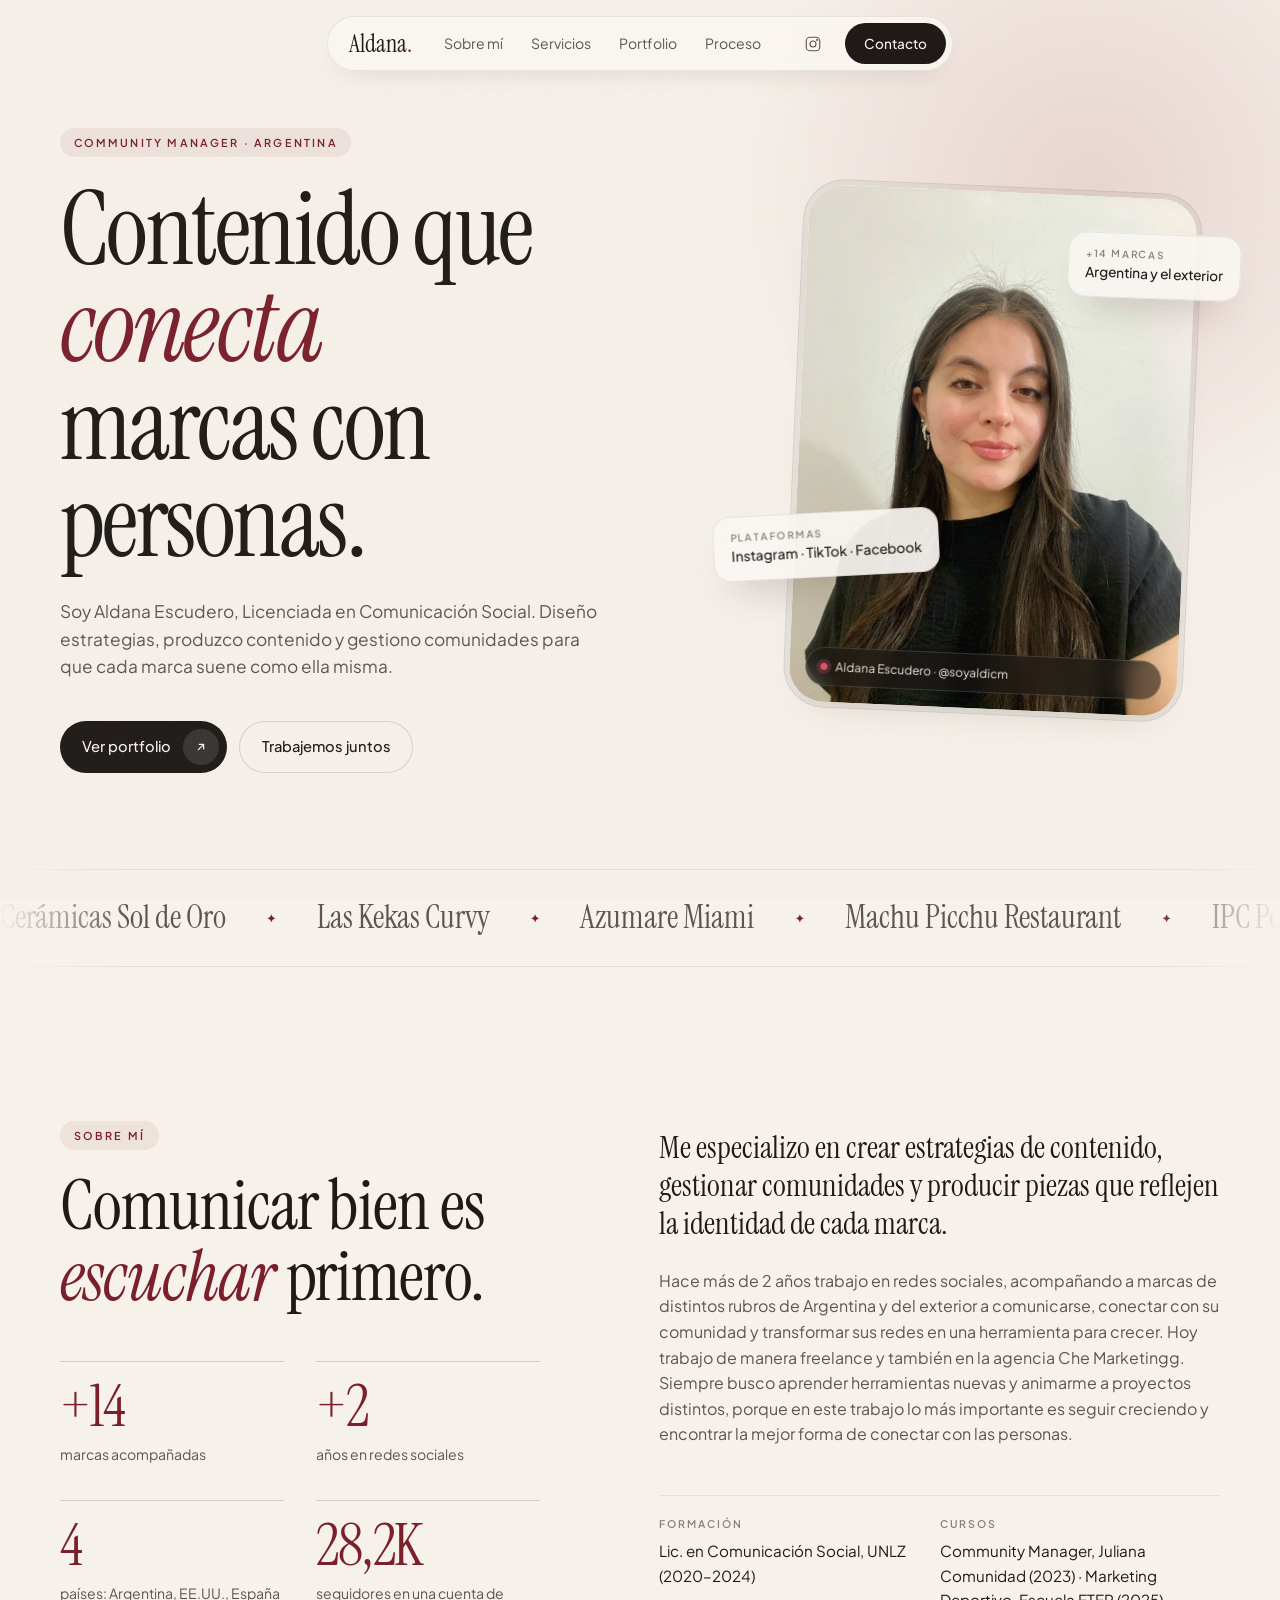
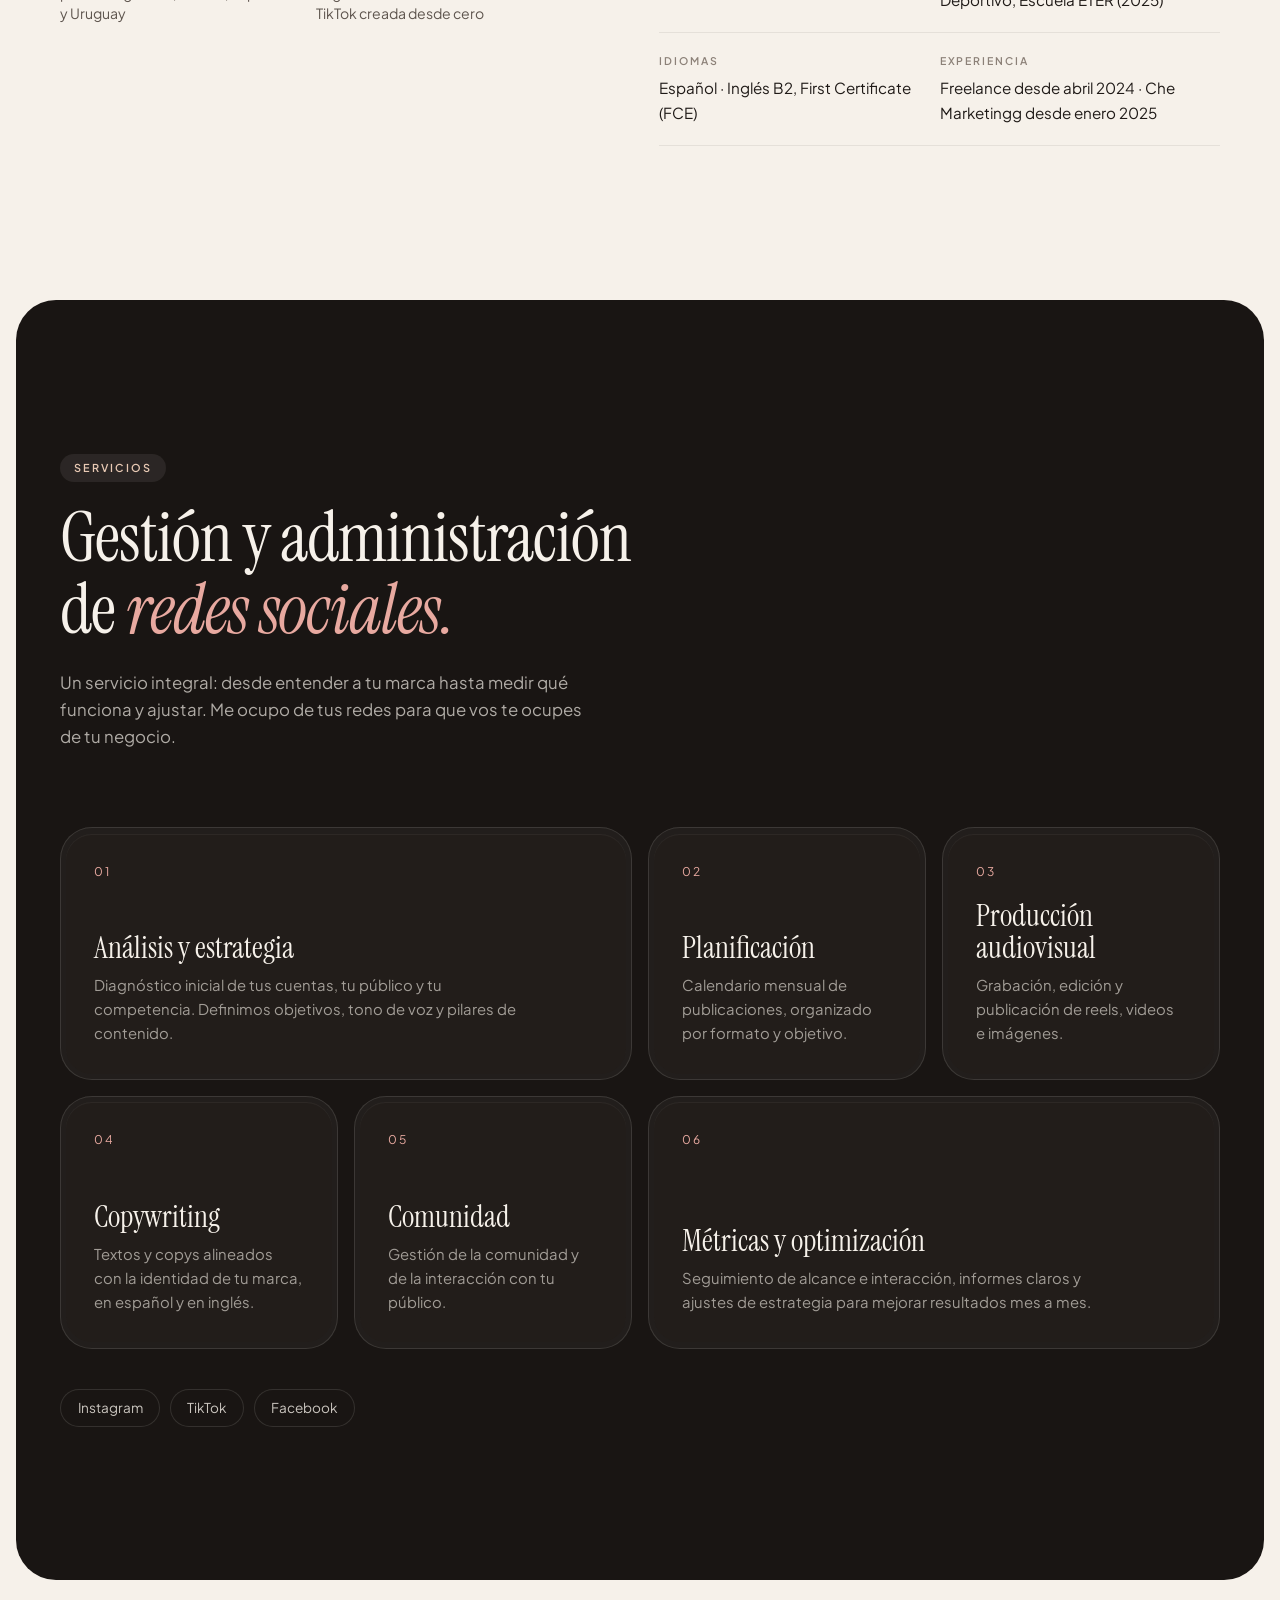
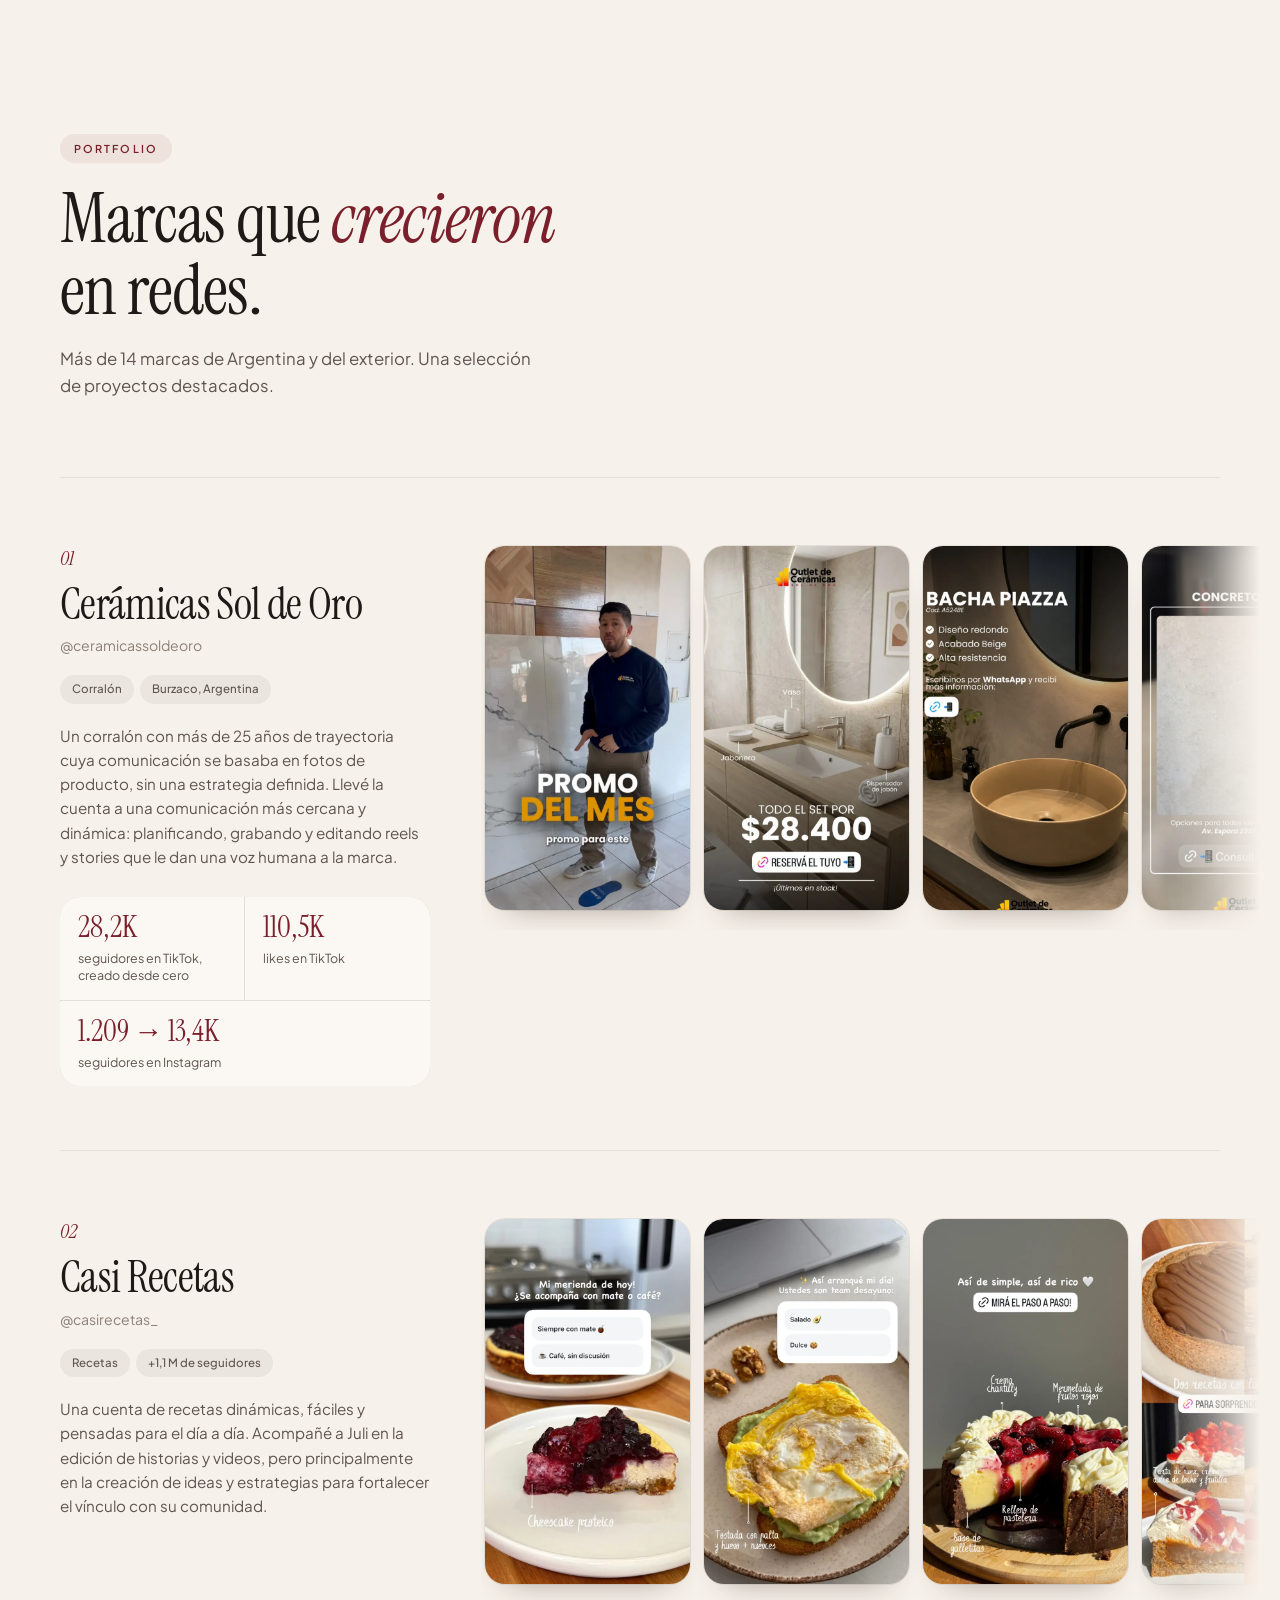
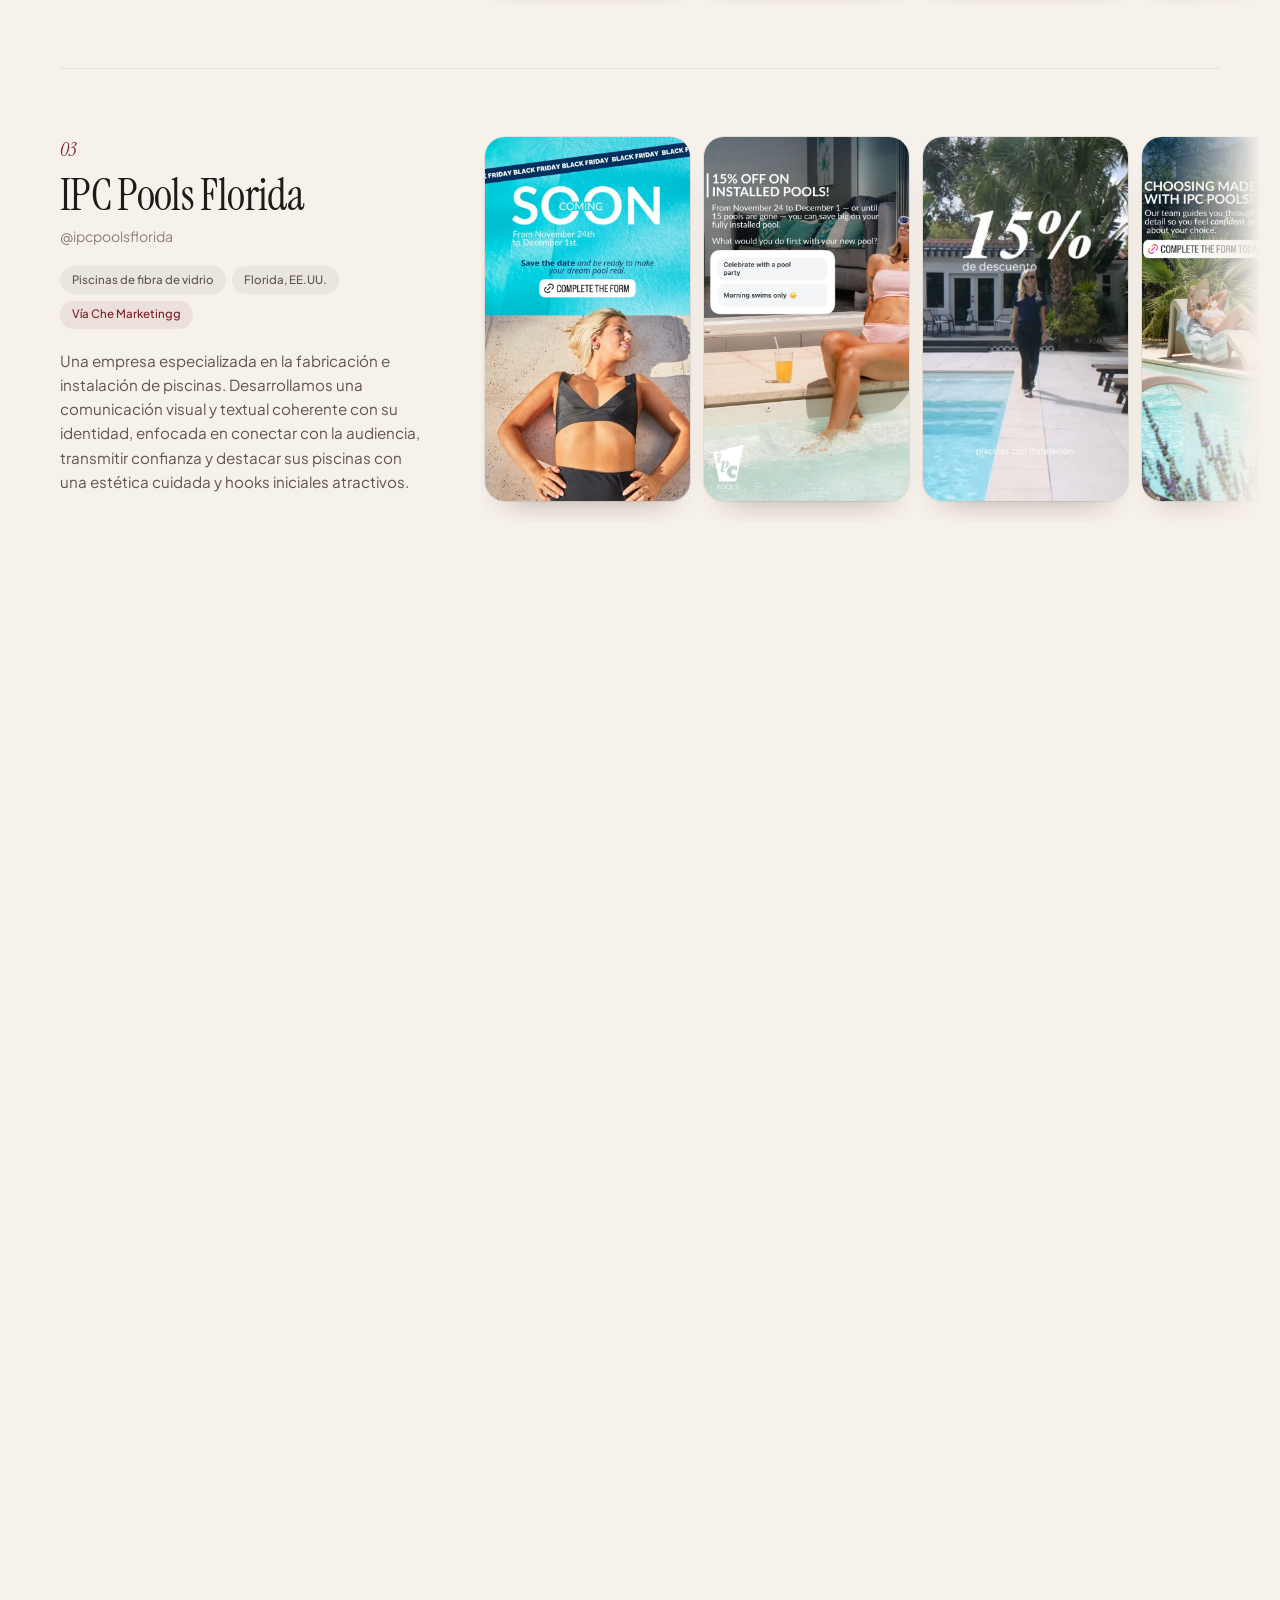
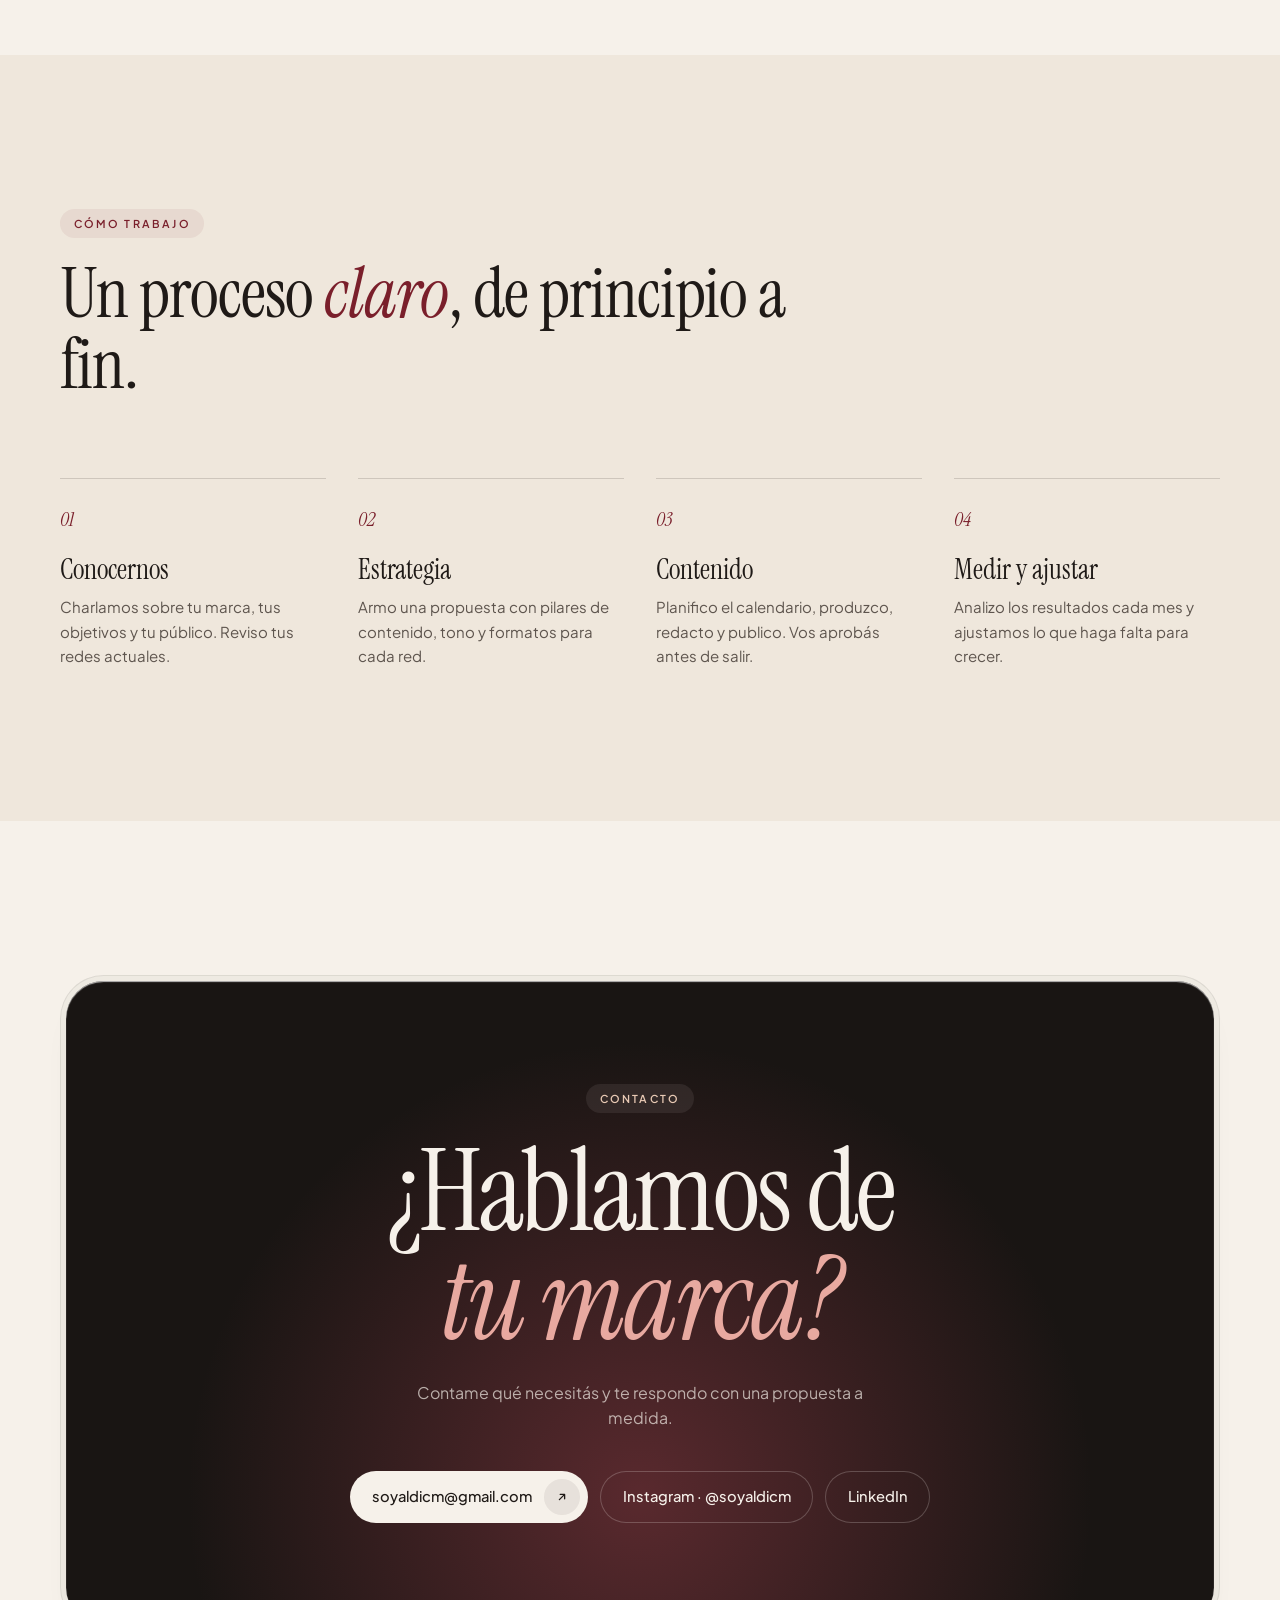
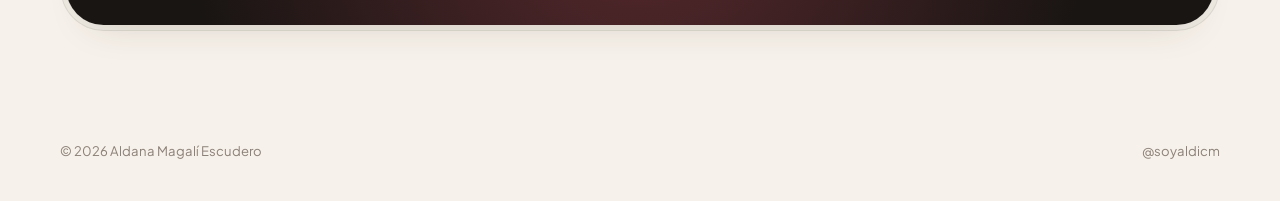
==== commit 5320eb0c: "cambios en el portfolio y en sobre mi" ====
--- a/index.html
+++ b/index.html
@@ -67,16 +67,16 @@
                 <svg viewBox="0 0 16 16"><path d="M5 11L11 5M11 5H6M11 5V10"/></svg>
               </span>
             </a>
-            <a href="#contacto" class="btn btn-ghost">Trabajemos juntas</a>
+            <a href="#contacto" class="btn btn-ghost">Trabajemos juntos</a>
           </div>
         </div>
 
         <div class="hero-visual reveal">
           <div class="bezel phone">
             <div class="bezel-core phone-core">
-              <img src="assets/reel-perfume.jpg" alt="Reel de producto: frasco de perfume formado por rosas rojas sobre fondo negro" width="724" height="1280">
+              <img src="assets/aldana.webp" alt="Aldana Escudero, Community Manager" width="900" height="1200" fetchpriority="high">
               <div class="phone-tag">
-                <span class="dot"></span> Reel · Producción y edición
+                <span class="dot"></span> Aldana Escudero · @soyaldicm
               </div>
             </div>
           </div>
@@ -121,15 +121,12 @@
         <div>
           <span class="eyebrow reveal">Sobre mí</span>
           <h2 class="h2 reveal">Comunicar bien es <em>escuchar</em> primero.</h2>
-          <figure class="bezel portrait reveal">
-            <div class="bezel-core">
-              <img src="assets/aldana.webp" alt="Retrato de Aldana Escudero" width="900" height="1200" loading="lazy">
-            </div>
-            <figcaption>
-              <span class="portrait-name">Aldana Magalí Escudero</span>
-              <span>Community Manager · @soyaldicm</span>
-            </figcaption>
-          </figure>
+          <dl class="numbers reveal">
+            <div><dt>+14</dt><dd>marcas acompañadas</dd></div>
+            <div><dt>+2</dt><dd>años en redes sociales</dd></div>
+            <div><dt>4</dt><dd>países: Argentina, EE.UU., España y Uruguay</dd></div>
+            <div><dt>28,2K</dt><dd>seguidores en una cuenta de TikTok creada desde cero</dd></div>
+          </dl>
         </div>
         <div class="about-body">
           <p class="lead reveal">
@@ -225,12 +222,8 @@
           <div>
             <span class="eyebrow reveal">Portfolio</span>
             <h2 class="h2 reveal">Marcas que <em>crecieron</em><br>en redes.</h2>
-            <p class="section-lead reveal">Más de 14 marcas de Argentina y del exterior. Estos son algunos de los proyectos en los que trabajé.</p>
-          </div>
-          <a href="https://canva.link/lw3jkq8yaiywxhg" target="_blank" rel="noopener" class="btn btn-dark reveal">
-            Ver portfolio en Canva
-            <span class="btn-icon" aria-hidden="true"><svg viewBox="0 0 16 16"><path d="M5 11L11 5M11 5H6M11 5V10"/></svg></span>
-          </a>
+            <p class="section-lead reveal">Más de 14 marcas de Argentina y del exterior. Una selección de proyectos destacados.</p>
+          </div>
         </div>
 
         <div class="cases">
@@ -266,39 +259,66 @@
             </div>
           </article>
 
-          <article class="case reveal" id="caso-kekas">
+          <article class="case reveal" id="caso-casirecetas">
             <div class="case-info">
               <span class="case-n">02</span>
-              <h3 class="case-title">Las Kekas Curvy</h3>
-              <a class="case-handle" href="https://www.instagram.com/laskekascurvy/" target="_blank" rel="noopener">@laskekascurvy</a>
-              <div class="tags"><span class="tag">Moda en talles reales</span><span class="tag">Lanús, Argentina</span></div>
-              <p class="case-desc">El objetivo fue crear una comunidad donde cada persona se sienta segura y orgullosa de su estilo. Cada video buscó mostrar lo increíble que pueden verse y sentirse con la ropa, reforzando el mensaje de inclusión y empoderamiento de la marca.</p>
-            </div>
-            <div class="case-gallery" tabindex="0" aria-label="Piezas de Las Kekas Curvy">
-              <button class="shot" data-caption="Las Kekas Curvy · Reel: look con campera de cuero">
-                <img src="assets/work/kekas-1.webp" alt="Reel: look con campera de cuero" loading="lazy" width="640" height="1138">
-              </button>
-              <button class="shot" data-caption="Las Kekas Curvy · Reel: cartera matelassé dorada">
-                <img src="assets/work/kekas-2.webp" alt="Reel: cartera matelassé dorada" loading="lazy" width="640" height="1138">
-              </button>
-              <button class="shot" data-caption="Las Kekas Curvy · Story: nueva colección">
-                <img src="assets/work/kekas-3.webp" alt="Story: nueva colección" loading="lazy" width="640" height="1138">
-              </button>
-              <button class="shot" data-caption="Las Kekas Curvy · Story interactiva: ¿qué venís a buscar hoy?">
-                <img src="assets/work/kekas-4.webp" alt="Story interactiva: ¿qué venís a buscar hoy?" loading="lazy" width="640" height="1138">
-              </button>
-              <button class="shot" data-caption="Las Kekas Curvy · Reel: look con top negro y pantalón sastrero">
-                <img src="assets/work/kekas-5.webp" alt="Reel: look con top negro y pantalón sastrero" loading="lazy" width="640" height="1138">
-              </button>
-              <button class="shot" data-caption="Las Kekas Curvy · Story: this or that">
-                <img src="assets/work/kekas-6.webp" alt="Story: this or that" loading="lazy" width="640" height="1138">
+              <h3 class="case-title">Casi Recetas</h3>
+              <a class="case-handle" href="https://www.instagram.com/casirecetas_/" target="_blank" rel="noopener">@casirecetas_</a>
+              <div class="tags"><span class="tag">Recetas</span><span class="tag">+1,1 M de seguidores</span></div>
+              <p class="case-desc">Una cuenta de recetas dinámicas, fáciles y pensadas para el día a día. Acompañé a Juli en la edición de historias y videos, pero principalmente en la creación de ideas y estrategias para fortalecer el vínculo con su comunidad.</p>
+            </div>
+            <div class="case-gallery" tabindex="0" aria-label="Piezas de Casi Recetas">
+              <button class="shot" data-caption="Casi Recetas · Story interactiva: ¿mate o café?">
+                <img src="assets/work/casirecetas-1.webp" alt="Story interactiva: ¿mate o café?" loading="lazy" width="640" height="1138">
+              </button>
+              <button class="shot" data-caption="Casi Recetas · Story interactiva: ¿salado o dulce?">
+                <img src="assets/work/casirecetas-2.webp" alt="Story interactiva: ¿salado o dulce?" loading="lazy" width="640" height="1138">
+              </button>
+              <button class="shot" data-caption="Casi Recetas · Story: así de simple, así de rico">
+                <img src="assets/work/casirecetas-3.webp" alt="Story: así de simple, así de rico" loading="lazy" width="640" height="1138">
+              </button>
+              <button class="shot" data-caption="Casi Recetas · Story: dos recetas con la misma masa">
+                <img src="assets/work/casirecetas-4.webp" alt="Story: dos recetas con la misma masa" loading="lazy" width="640" height="1138">
+              </button>
+              <button class="shot" data-caption="Casi Recetas · Perfil de Casi Recetas">
+                <img src="assets/work/casirecetas-5.webp" alt="Perfil de Casi Recetas" loading="lazy" width="640" height="1138">
+              </button>
+            </div>
+          </article>
+
+          <article class="case reveal" id="caso-ipcpools">
+            <div class="case-info">
+              <span class="case-n">03</span>
+              <h3 class="case-title">IPC Pools Florida</h3>
+              <a class="case-handle" href="https://www.instagram.com/ipcpoolsflorida/" target="_blank" rel="noopener">@ipcpoolsflorida</a>
+              <div class="tags"><span class="tag">Piscinas de fibra de vidrio</span><span class="tag">Florida, EE.UU.</span><span class="tag tag-agency">Vía Che Marketingg</span></div>
+              <p class="case-desc">Una empresa especializada en la fabricación e instalación de piscinas. Desarrollamos una comunicación visual y textual coherente con su identidad, enfocada en conectar con la audiencia, transmitir confianza y destacar sus piscinas con una estética cuidada y hooks iniciales atractivos.</p>
+            </div>
+            <div class="case-gallery" tabindex="0" aria-label="Piezas de IPC Pools Florida">
+              <button class="shot" data-caption="IPC Pools Florida · Story: Black Friday, coming soon">
+                <img src="assets/work/ipcpools-1.webp" alt="Story: Black Friday, coming soon" loading="lazy" width="640" height="1138">
+              </button>
+              <button class="shot" data-caption="IPC Pools Florida · Story: 15% off en piscinas instaladas">
+                <img src="assets/work/ipcpools-2.webp" alt="Story: 15% off en piscinas instaladas" loading="lazy" width="640" height="1138">
+              </button>
+              <button class="shot" data-caption="IPC Pools Florida · Reel: 15% de descuento">
+                <img src="assets/work/ipcpools-3.webp" alt="Reel: 15% de descuento" loading="lazy" width="640" height="1138">
+              </button>
+              <button class="shot" data-caption="IPC Pools Florida · Story: choosing made easy">
+                <img src="assets/work/ipcpools-4.webp" alt="Story: choosing made easy" loading="lazy" width="640" height="1138">
+              </button>
+              <button class="shot" data-caption="IPC Pools Florida · Reel: showroom">
+                <img src="assets/work/ipcpools-5.webp" alt="Reel: showroom" loading="lazy" width="640" height="1138">
+              </button>
+              <button class="shot" data-caption="IPC Pools Florida · Story: the pool you deserve">
+                <img src="assets/work/ipcpools-6.webp" alt="Story: the pool you deserve" loading="lazy" width="640" height="1138">
               </button>
             </div>
           </article>
 
           <article class="case reveal" id="caso-azumare">
             <div class="case-info">
-              <span class="case-n">03</span>
+              <span class="case-n">04</span>
               <h3 class="case-title">Azumare</h3>
               <a class="case-handle" href="https://www.instagram.com/azumaremiami/" target="_blank" rel="noopener">@azumaremiami</a>
               <div class="tags"><span class="tag">Restaurante kosher</span><span class="tag">Miami, EE.UU.</span><span class="tag tag-agency">Vía Che Marketingg</span></div>
@@ -327,168 +347,15 @@
             </div>
           </article>
 
-          <article class="case reveal" id="caso-machupicchu">
-            <div class="case-info">
-              <span class="case-n">04</span>
-              <h3 class="case-title">Machu Picchu Restaurant</h3>
-              <a class="case-handle" href="https://www.instagram.com/machupicchurestaurantmiami/" target="_blank" rel="noopener">@machupicchurestaurantmiami</a>
-              <div class="tags"><span class="tag">Cocina peruana</span><span class="tag">Miami, EE.UU.</span><span class="tag tag-agency">Vía Che Marketingg</span></div>
-              <p class="case-desc">Un restaurante familiar reconocido por su auténtica comida peruana. Desarrollé contenido para transmitir su identidad, mostrando sus platos, su historia y el lado familiar del restaurante.</p>
-            </div>
-            <div class="case-gallery" tabindex="0" aria-label="Piezas de Machu Picchu Restaurant">
-              <button class="shot" data-caption="Machu Picchu Restaurant · Story: flavor you'll love">
-                <img src="assets/work/machupicchu-1.webp" alt="Story: flavor you'll love" loading="lazy" width="640" height="1138">
-              </button>
-              <button class="shot" data-caption="Machu Picchu Restaurant · Post: lomo saltado de filet mignon">
-                <img src="assets/work/machupicchu-2.webp" alt="Post: lomo saltado de filet mignon" loading="lazy" width="640" height="1138">
-              </button>
-              <button class="shot" data-caption="Machu Picchu Restaurant · Story: coming soon to your kitchen">
-                <img src="assets/work/machupicchu-3.webp" alt="Story: coming soon to your kitchen" loading="lazy" width="640" height="1138">
-              </button>
-              <button class="shot" data-caption="Machu Picchu Restaurant · Reel: what you see at the table">
-                <img src="assets/work/machupicchu-4.webp" alt="Reel: what you see at the table" loading="lazy" width="640" height="1138">
-              </button>
-              <button class="shot" data-caption="Machu Picchu Restaurant · Story: lunes de #momentorelax">
-                <img src="assets/work/machupicchu-5.webp" alt="Story: lunes de #momentorelax" loading="lazy" width="640" height="1138">
-              </button>
-              <button class="shot" data-caption="Machu Picchu Restaurant · Reel: aquí tuve mi primera cita">
-                <img src="assets/work/machupicchu-6.webp" alt="Reel: aquí tuve mi primera cita" loading="lazy" width="640" height="1138">
-              </button>
-            </div>
-          </article>
-
-          <article class="case reveal" id="caso-ipcpools">
-            <div class="case-info">
-              <span class="case-n">05</span>
-              <h3 class="case-title">IPC Pools Florida</h3>
-              <a class="case-handle" href="https://www.instagram.com/ipcpoolsflorida/" target="_blank" rel="noopener">@ipcpoolsflorida</a>
-              <div class="tags"><span class="tag">Piscinas de fibra de vidrio</span><span class="tag">Florida, EE.UU.</span><span class="tag tag-agency">Vía Che Marketingg</span></div>
-              <p class="case-desc">Una empresa especializada en la fabricación e instalación de piscinas. Desarrollamos una comunicación visual y textual coherente con su identidad, enfocada en conectar con la audiencia, transmitir confianza y destacar sus piscinas con una estética cuidada y hooks iniciales atractivos.</p>
-            </div>
-            <div class="case-gallery" tabindex="0" aria-label="Piezas de IPC Pools Florida">
-              <button class="shot" data-caption="IPC Pools Florida · Story: Black Friday, coming soon">
-                <img src="assets/work/ipcpools-1.webp" alt="Story: Black Friday, coming soon" loading="lazy" width="640" height="1138">
-              </button>
-              <button class="shot" data-caption="IPC Pools Florida · Story: 15% off en piscinas instaladas">
-                <img src="assets/work/ipcpools-2.webp" alt="Story: 15% off en piscinas instaladas" loading="lazy" width="640" height="1138">
-              </button>
-              <button class="shot" data-caption="IPC Pools Florida · Reel: 15% de descuento">
-                <img src="assets/work/ipcpools-3.webp" alt="Reel: 15% de descuento" loading="lazy" width="640" height="1138">
-              </button>
-              <button class="shot" data-caption="IPC Pools Florida · Story: choosing made easy">
-                <img src="assets/work/ipcpools-4.webp" alt="Story: choosing made easy" loading="lazy" width="640" height="1138">
-              </button>
-              <button class="shot" data-caption="IPC Pools Florida · Reel: showroom">
-                <img src="assets/work/ipcpools-5.webp" alt="Reel: showroom" loading="lazy" width="640" height="1138">
-              </button>
-              <button class="shot" data-caption="IPC Pools Florida · Story: the pool you deserve">
-                <img src="assets/work/ipcpools-6.webp" alt="Story: the pool you deserve" loading="lazy" width="640" height="1138">
-              </button>
-            </div>
-          </article>
-
-          <article class="case reveal" id="caso-shiro">
-            <div class="case-info">
-              <span class="case-n">06</span>
-              <h3 class="case-title">Shiro Candles Studio</h3>
-              <a class="case-handle" href="https://www.instagram.com/shiro_candles_studio/" target="_blank" rel="noopener">@shiro_candles_studio</a>
-              <div class="tags"><span class="tag">Velas artesanales</span><span class="tag">España</span></div>
-              <p class="case-desc">Un emprendimiento familiar de velas artesanales. Trabajé en la construcción de su presencia en Instagram casi desde sus inicios, con una comunicación delicada, cálida y acogedora que transmite el lado artesanal y familiar de la marca.</p>
-            </div>
-            <div class="case-gallery" tabindex="0" aria-label="Piezas de Shiro Candles Studio">
-              <button class="shot" data-caption="Shiro Candles Studio · Reel: ¿qué vela regalar?">
-                <img src="assets/work/shiro-1.webp" alt="Reel: ¿qué vela regalar?" loading="lazy" width="640" height="1138">
-              </button>
-              <button class="shot" data-caption="Shiro Candles Studio · Story de producto: vela aromática café">
-                <img src="assets/work/shiro-2.webp" alt="Story de producto: vela aromática café" loading="lazy" width="640" height="1138">
-              </button>
-              <button class="shot" data-caption="Shiro Candles Studio · Story: romantizá tu hogar">
-                <img src="assets/work/shiro-3.webp" alt="Story: romantizá tu hogar" loading="lazy" width="640" height="1138">
-              </button>
-              <button class="shot" data-caption="Shiro Candles Studio · Story interactiva: elegí tu plan">
-                <img src="assets/work/shiro-4.webp" alt="Story interactiva: elegí tu plan" loading="lazy" width="640" height="1138">
-              </button>
-              <button class="shot" data-caption="Shiro Candles Studio · Reel: tu casa está a punto de oler increíble">
-                <img src="assets/work/shiro-5.webp" alt="Reel: tu casa está a punto de oler increíble" loading="lazy" width="640" height="1138">
-              </button>
-            </div>
-          </article>
-
-          <article class="case reveal" id="caso-casirecetas">
-            <div class="case-info">
-              <span class="case-n">07</span>
-              <h3 class="case-title">Casi Recetas</h3>
-              <a class="case-handle" href="https://www.instagram.com/casirecetas_/" target="_blank" rel="noopener">@casirecetas_</a>
-              <div class="tags"><span class="tag">Recetas</span><span class="tag">+1,1 M de seguidores</span></div>
-              <p class="case-desc">Una cuenta de recetas dinámicas, fáciles y pensadas para el día a día. Acompañé a Juli en la edición de historias y videos, pero principalmente en la creación de ideas y estrategias para fortalecer el vínculo con su comunidad.</p>
-            </div>
-            <div class="case-gallery" tabindex="0" aria-label="Piezas de Casi Recetas">
-              <button class="shot" data-caption="Casi Recetas · Story interactiva: ¿mate o café?">
-                <img src="assets/work/casirecetas-1.webp" alt="Story interactiva: ¿mate o café?" loading="lazy" width="640" height="1138">
-              </button>
-              <button class="shot" data-caption="Casi Recetas · Story interactiva: ¿salado o dulce?">
-                <img src="assets/work/casirecetas-2.webp" alt="Story interactiva: ¿salado o dulce?" loading="lazy" width="640" height="1138">
-              </button>
-              <button class="shot" data-caption="Casi Recetas · Story: así de simple, así de rico">
-                <img src="assets/work/casirecetas-3.webp" alt="Story: así de simple, así de rico" loading="lazy" width="640" height="1138">
-              </button>
-              <button class="shot" data-caption="Casi Recetas · Story: dos recetas con la misma masa">
-                <img src="assets/work/casirecetas-4.webp" alt="Story: dos recetas con la misma masa" loading="lazy" width="640" height="1138">
-              </button>
-              <button class="shot" data-caption="Casi Recetas · Perfil de Casi Recetas">
-                <img src="assets/work/casirecetas-5.webp" alt="Perfil de Casi Recetas" loading="lazy" width="640" height="1138">
-              </button>
-            </div>
-          </article>
-
-          <article class="case reveal" id="caso-wfu">
-            <div class="case-info">
-              <span class="case-n">08</span>
-              <h3 class="case-title">Work From Uruguay</h3>
-              <a class="case-handle" href="https://www.instagram.com/workfromuruguay/" target="_blank" rel="noopener">@workfromuruguay</a>
-              <div class="tags"><span class="tag">Viajes para nómades digitales</span><span class="tag">Uruguay</span></div>
-              <p class="case-desc">Un proyecto que crea experiencias para nómades digitales que quieren trabajar mientras recorren el país. Desarrollé contenido para comunicar estas experiencias de forma cercana e inspiradora.</p>
-            </div>
-            <div class="case-gallery" tabindex="0" aria-label="Piezas de Work From Uruguay">
-              <button class="shot" data-caption="Work From Uruguay · Reel: testimonio de Lu">
-                <img src="assets/work/wfu-1.webp" alt="Reel: testimonio de Lu" loading="lazy" width="640" height="1138">
-              </button>
-              <button class="shot" data-caption="Work From Uruguay · Story: Casapueblo, Punta Ballena">
-                <img src="assets/work/wfu-2.webp" alt="Story: Casapueblo, Punta Ballena" loading="lazy" width="640" height="1138">
-              </button>
-              <button class="shot" data-caption="Work From Uruguay · Story: more than just working abroad">
-                <img src="assets/work/wfu-3.webp" alt="Story: more than just working abroad" loading="lazy" width="640" height="1138">
-              </button>
-              <button class="shot" data-caption="Work From Uruguay · Story: April edition">
-                <img src="assets/work/wfu-4.webp" alt="Story: April edition" loading="lazy" width="640" height="1138">
-              </button>
-            </div>
-          </article>
-
-          <article class="case case-more reveal">
-            <div class="case-info">
-              <span class="case-n">+</span>
-              <h3 class="case-title">Otros proyectos</h3>
-              <p class="case-desc">Lina Nails, marcas de indumentaria, autos y más. Cada proyecto me permitió aprender, crecer y seguir disfrutando de lo que más me gusta.</p>
-            </div>
-            <div class="case-gallery" tabindex="0" aria-label="Piezas de otros proyectos">
-              <button class="shot" data-caption="Otros proyectos · Lina Nails: reel de uñas">
-                <img src="assets/work/otros-1.webp" alt="Lina Nails: reel de uñas" loading="lazy" width="640" height="1138">
-              </button>
-              <button class="shot" data-caption="Otros proyectos · Rib Tekila: colección">
-                <img src="assets/work/otros-2.webp" alt="Rib Tekila: colección" loading="lazy" width="640" height="1138">
-              </button>
-              <button class="shot" data-caption="Otros proyectos · Open store">
-                <img src="assets/work/otros-3.webp" alt="Open store" loading="lazy" width="640" height="1138">
-              </button>
-              <button class="shot" data-caption="Otros proyectos · This or that">
-                <img src="assets/work/otros-4.webp" alt="This or that" loading="lazy" width="640" height="1138">
-              </button>
-              <button class="shot" data-caption="Otros proyectos · Jueves de adivinanza">
-                <img src="assets/work/otros-5.webp" alt="Jueves de adivinanza" loading="lazy" width="640" height="1138">
-              </button>
-            </div>
-          </article>
+          <div class="case-more reveal">
+            <span class="case-n">+</span>
+            <h3 class="case-title">Descubrí más en mi <em>portfolio.</em></h3>
+            <p class="case-desc">Estos son algunos de los proyectos en los que trabajé. En el portfolio completo vas a encontrar más marcas, piezas y resultados.</p>
+            <a href="https://canva.link/lw3jkq8yaiywxhg" target="_blank" rel="noopener" class="btn btn-dark">
+              Ver portfolio en Canva
+              <span class="btn-icon" aria-hidden="true"><svg viewBox="0 0 16 16"><path d="M5 11L11 5M11 5H6M11 5V10"/></svg></span>
+            </a>
+          </div>
         </div>
       </div>
     </section>
--- a/styles.css
+++ b/styles.css
@@ -346,7 +346,7 @@
 .hero-visual {
   position: relative;
   justify-self: center;
-  width: min(100%, 340px);
+  width: min(100%, 400px);
 }
 .phone {
   --radius: 2.6rem;
@@ -355,13 +355,13 @@
 }
 .phone-core {
   position: relative;
-  aspect-ratio: 9 / 16;
-  background: #000;
+  aspect-ratio: 3 / 4;
+  background: var(--cream-2);
 }
 .phone-core img {
   width: 100%; height: 100%;
   object-fit: cover;
-  transform: scale(1.5);
+  object-position: 50% 35%;
 }
 .phone-tag {
   position: absolute;
@@ -369,7 +369,9 @@
   display: flex; align-items: center; gap: 0.5rem;
   padding: 0.6rem 0.9rem;
   border-radius: 999px;
-  background: rgba(255, 255, 255, 0.1);
+  background: rgba(25, 21, 19, 0.55);
+  backdrop-filter: blur(10px);
+  -webkit-backdrop-filter: blur(10px);
   box-shadow: inset 0 0 0 1px rgba(255, 255, 255, 0.14);
   color: #F3E7DF;
   font-size: 0.75rem;
@@ -400,8 +402,8 @@
   color: var(--ink-mute);
 }
 .float-v { font-size: 0.86rem; font-weight: 500; }
-.float-a { left: -22%; top: 18%; transform: rotate(-3deg); }
-.float-b { right: -14%; bottom: 20%; transform: rotate(2deg); }
+.float-a { left: -20%; bottom: 26%; transform: rotate(-3deg); }
+.float-b { right: -12%; top: 9%; transform: rotate(2deg); }
 
 /* Marquee */
 .marquee {
@@ -482,35 +484,23 @@
 }
 .facts dd { margin: 0.4rem 0 0; font-size: 0.95rem; }
 
-/* Retrato */
-.portrait {
-  --radius: 2.25rem;
-  position: relative;
-  max-width: 26rem;
-  margin: 2.5rem 0 0;
-  transform: rotate(-1.5deg);
-}
-.portrait .bezel-core { aspect-ratio: 4 / 5; }
-.portrait img {
-  width: 100%; height: 100%;
-  object-fit: cover;
-  object-position: 50% 30%;
-}
-.portrait figcaption {
-  position: absolute;
-  right: -1.25rem;
-  bottom: 1.75rem;
-  display: flex;
-  flex-direction: column;
-  padding: 0.8rem 1.1rem;
-  border-radius: 1.1rem;
-  background: rgba(251, 248, 243, 0.94);
-  box-shadow: inset 0 0 0 1px var(--line), 0 24px 40px -22px rgba(60, 40, 30, 0.35);
-  font-size: 0.8rem;
-  color: var(--ink-soft);
-  transform: rotate(1.5deg);
-}
-.portrait-name { font-family: var(--serif); font-size: 1.2rem; color: var(--ink); }
+/* Números */
+.numbers {
+  display: grid;
+  grid-template-columns: 1fr 1fr;
+  gap: 2.25rem 2rem;
+  max-width: 30rem;
+  margin: 3rem 0 0;
+}
+.numbers div { padding-top: 1rem; border-top: 1px solid rgba(31, 26, 23, 0.16); }
+.numbers dt {
+  font-family: var(--serif);
+  font-size: clamp(2.8rem, 4.5vw, 3.8rem);
+  line-height: 1;
+  letter-spacing: -0.02em;
+  color: var(--wine);
+}
+.numbers dd { margin: 0.5rem 0 0; font-size: 0.88rem; line-height: 1.45; color: var(--ink-soft); }
 
 /* Servicios */
 .services {
@@ -561,6 +551,14 @@
 }
 
 /* Portfolio */
+.case-more {
+  padding: clamp(3rem, 6vw, 5rem) 0 0;
+  border-top: 1px solid var(--line);
+  text-align: center;
+}
+.case-more .case-desc { margin: 1.1rem auto 2rem; }
+.case-more .case-title em { color: var(--wine); }
+
 .section-lead {
   margin-top: 1.25rem;
   max-width: 30rem;
@@ -842,8 +840,6 @@
   .lightbox img { max-height: 74dvh; }
   .facts { grid-template-columns: 1fr; }
   .phone { transform: none; }
-  .portrait { transform: none; margin-top: 2rem; }
-  .portrait figcaption { right: 0.75rem; bottom: 0.75rem; transform: none; }
   .float-card { display: none; }
   .section-dark { border-radius: 1.75rem; }
   .btn { white-space: normal; }
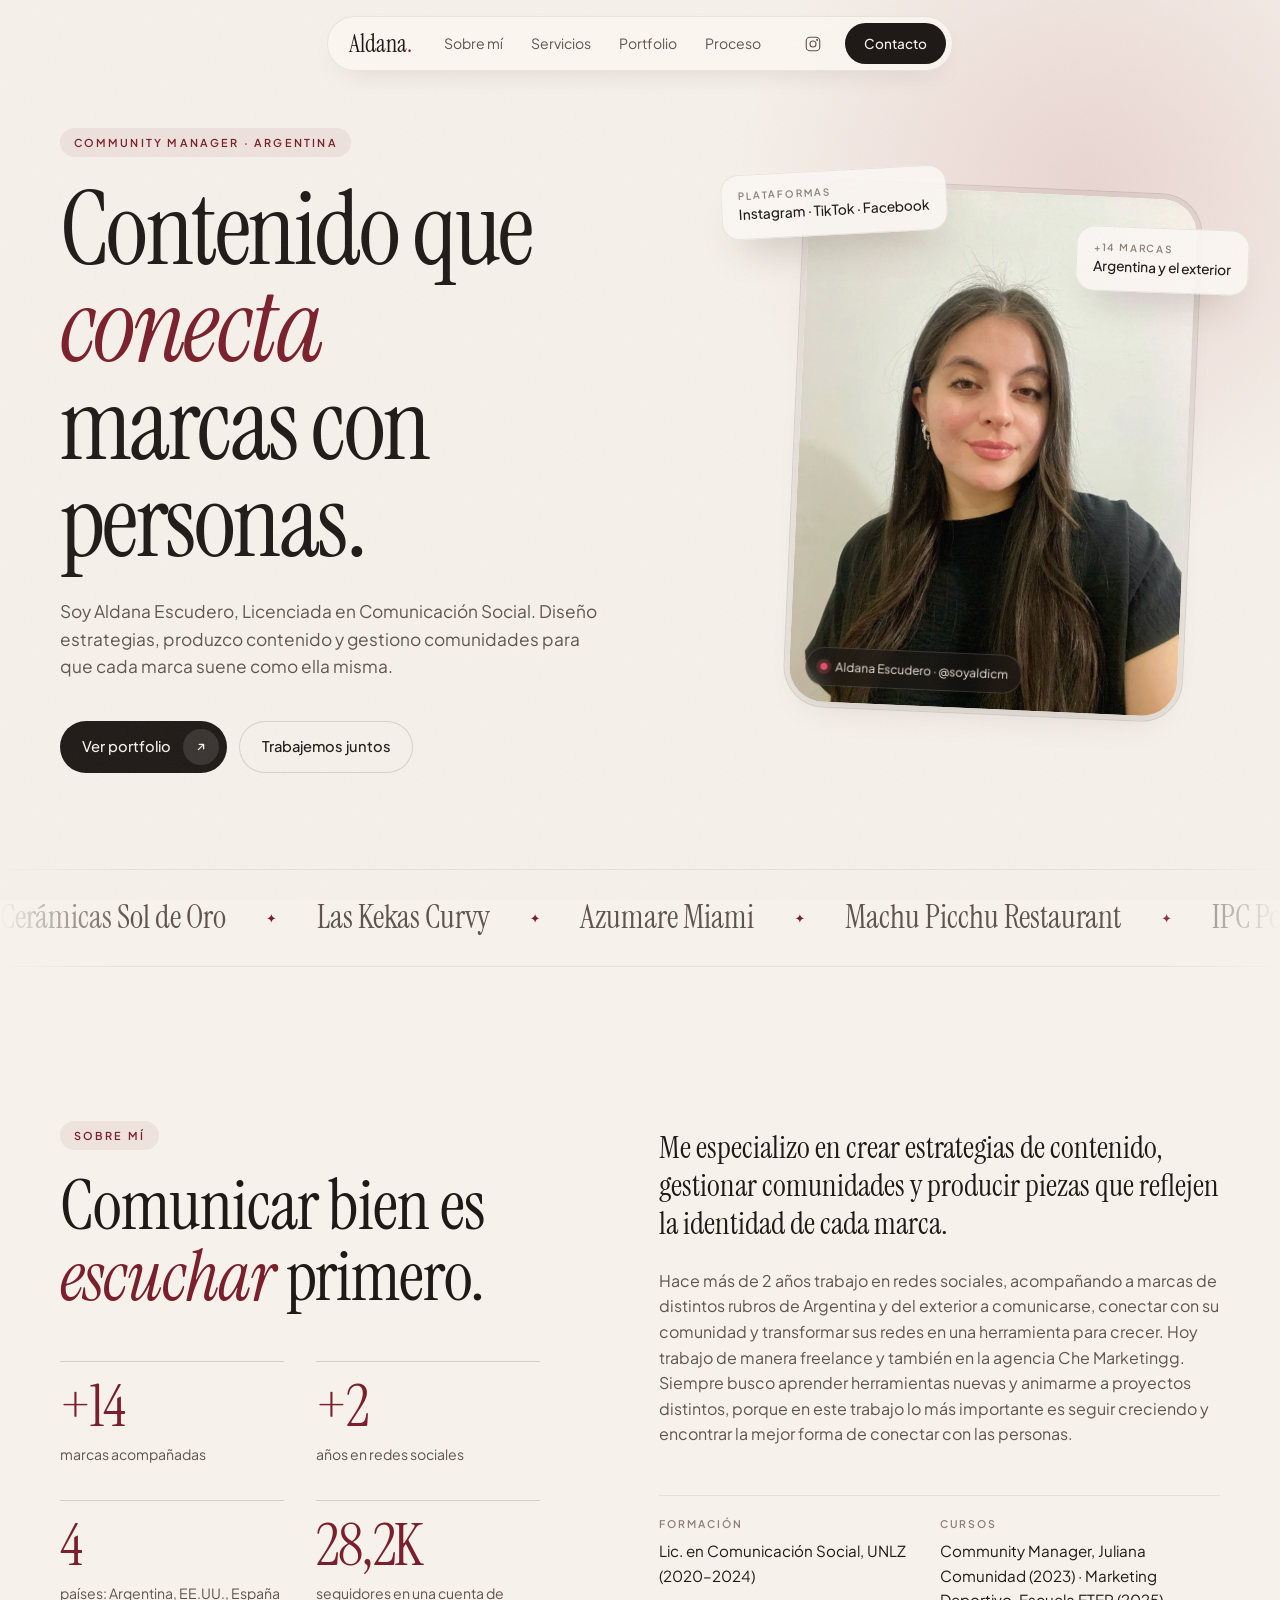
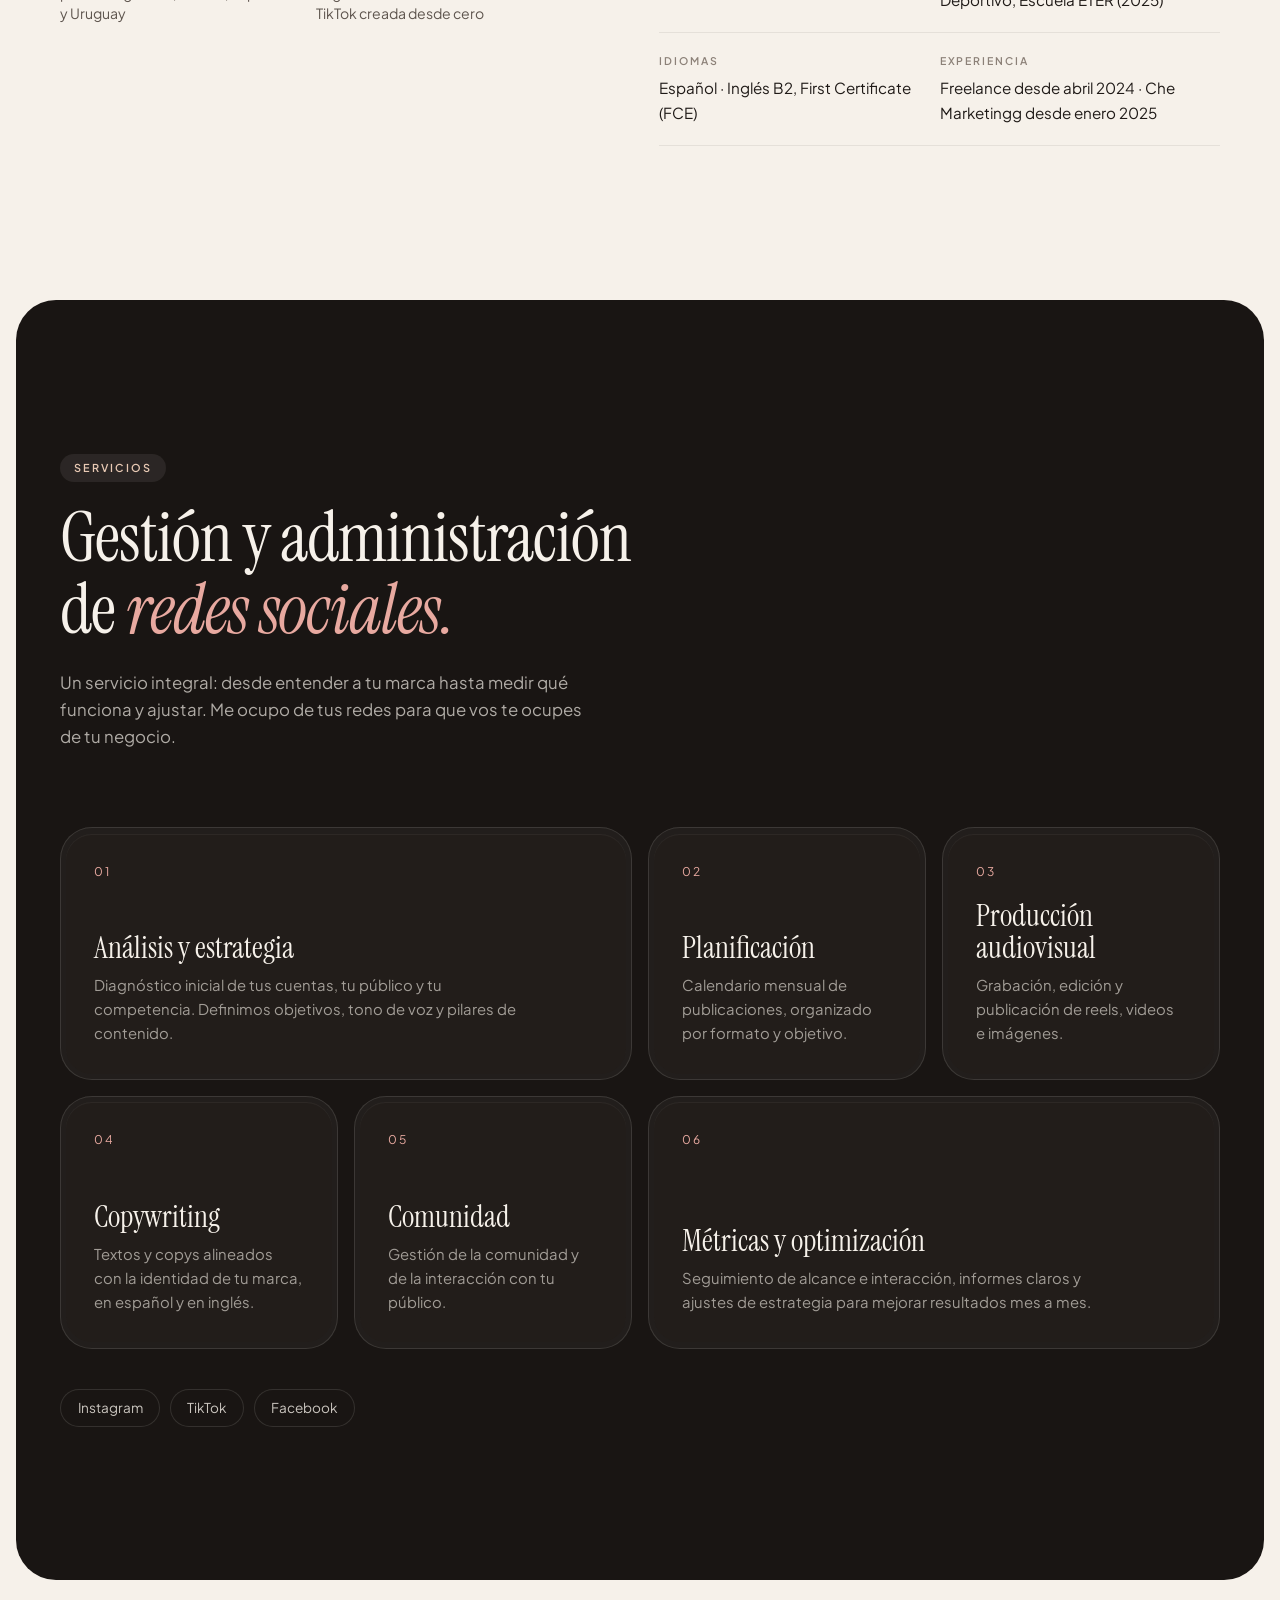
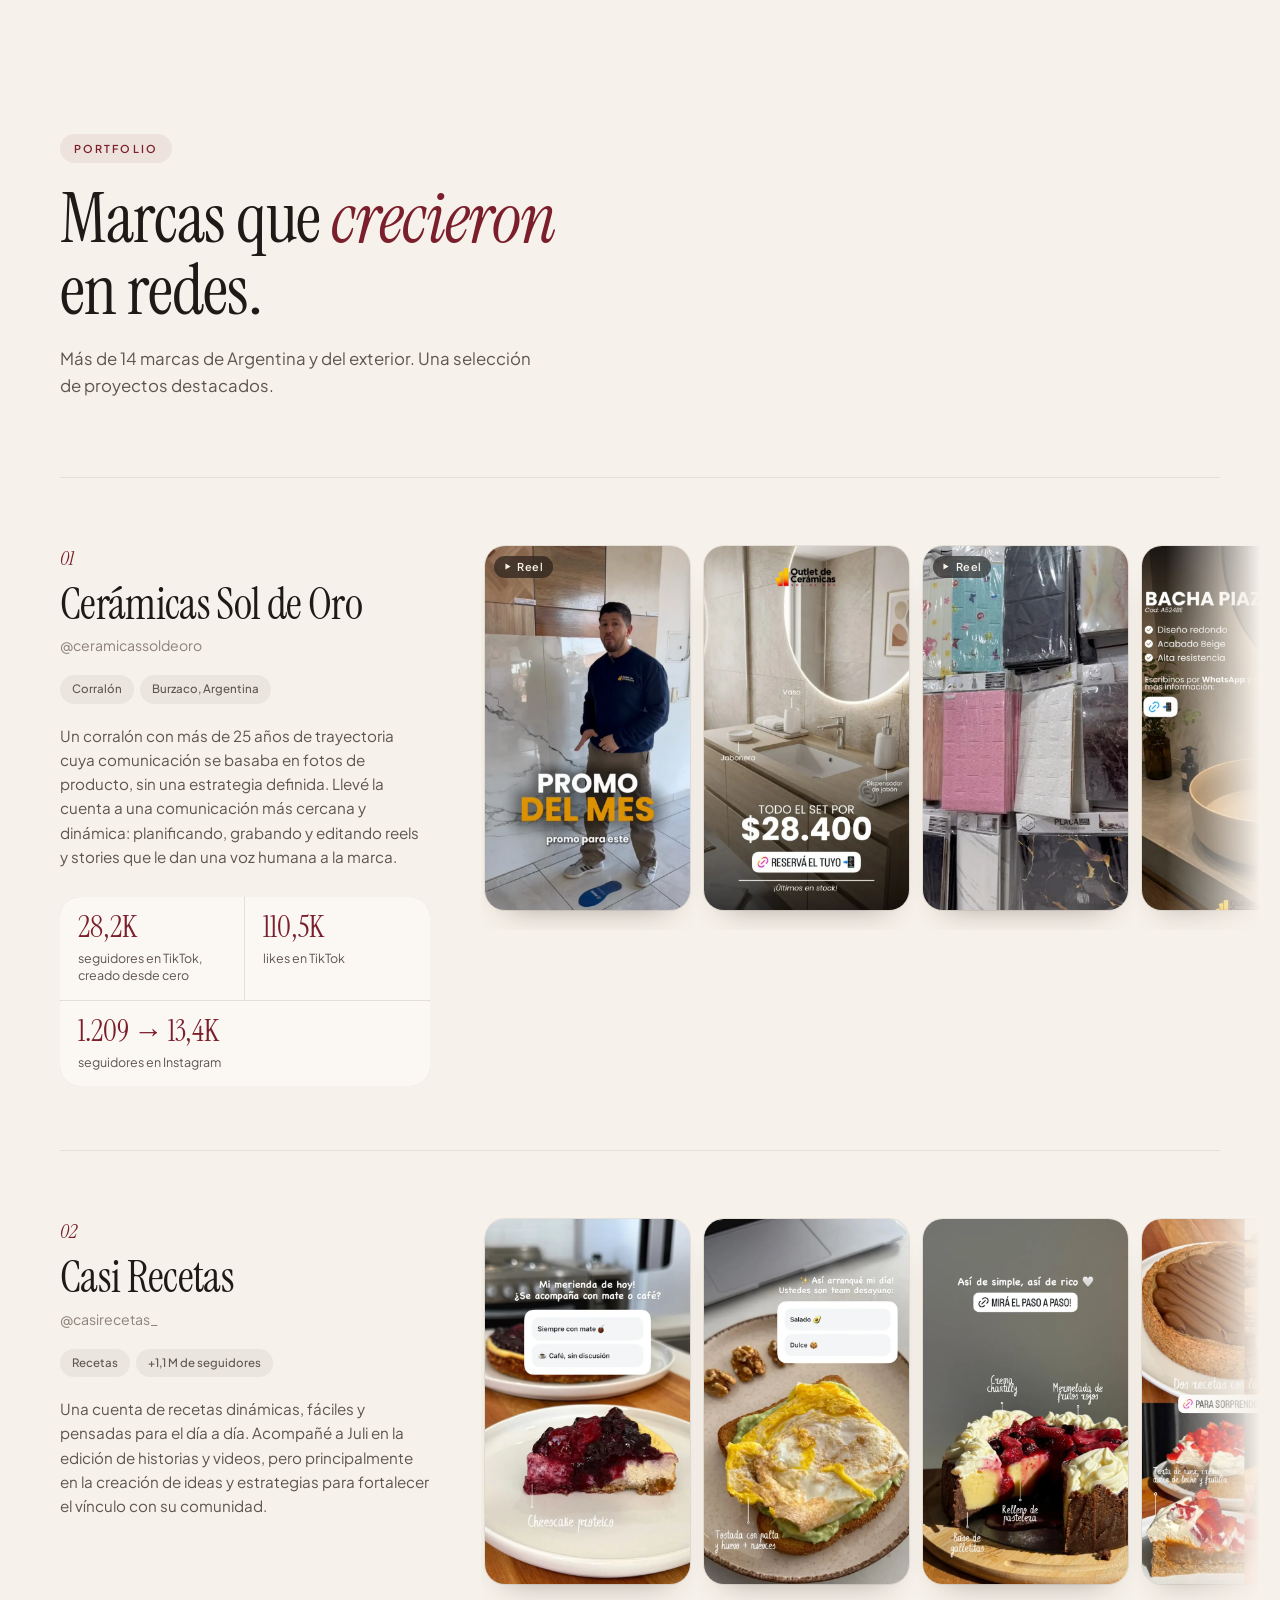
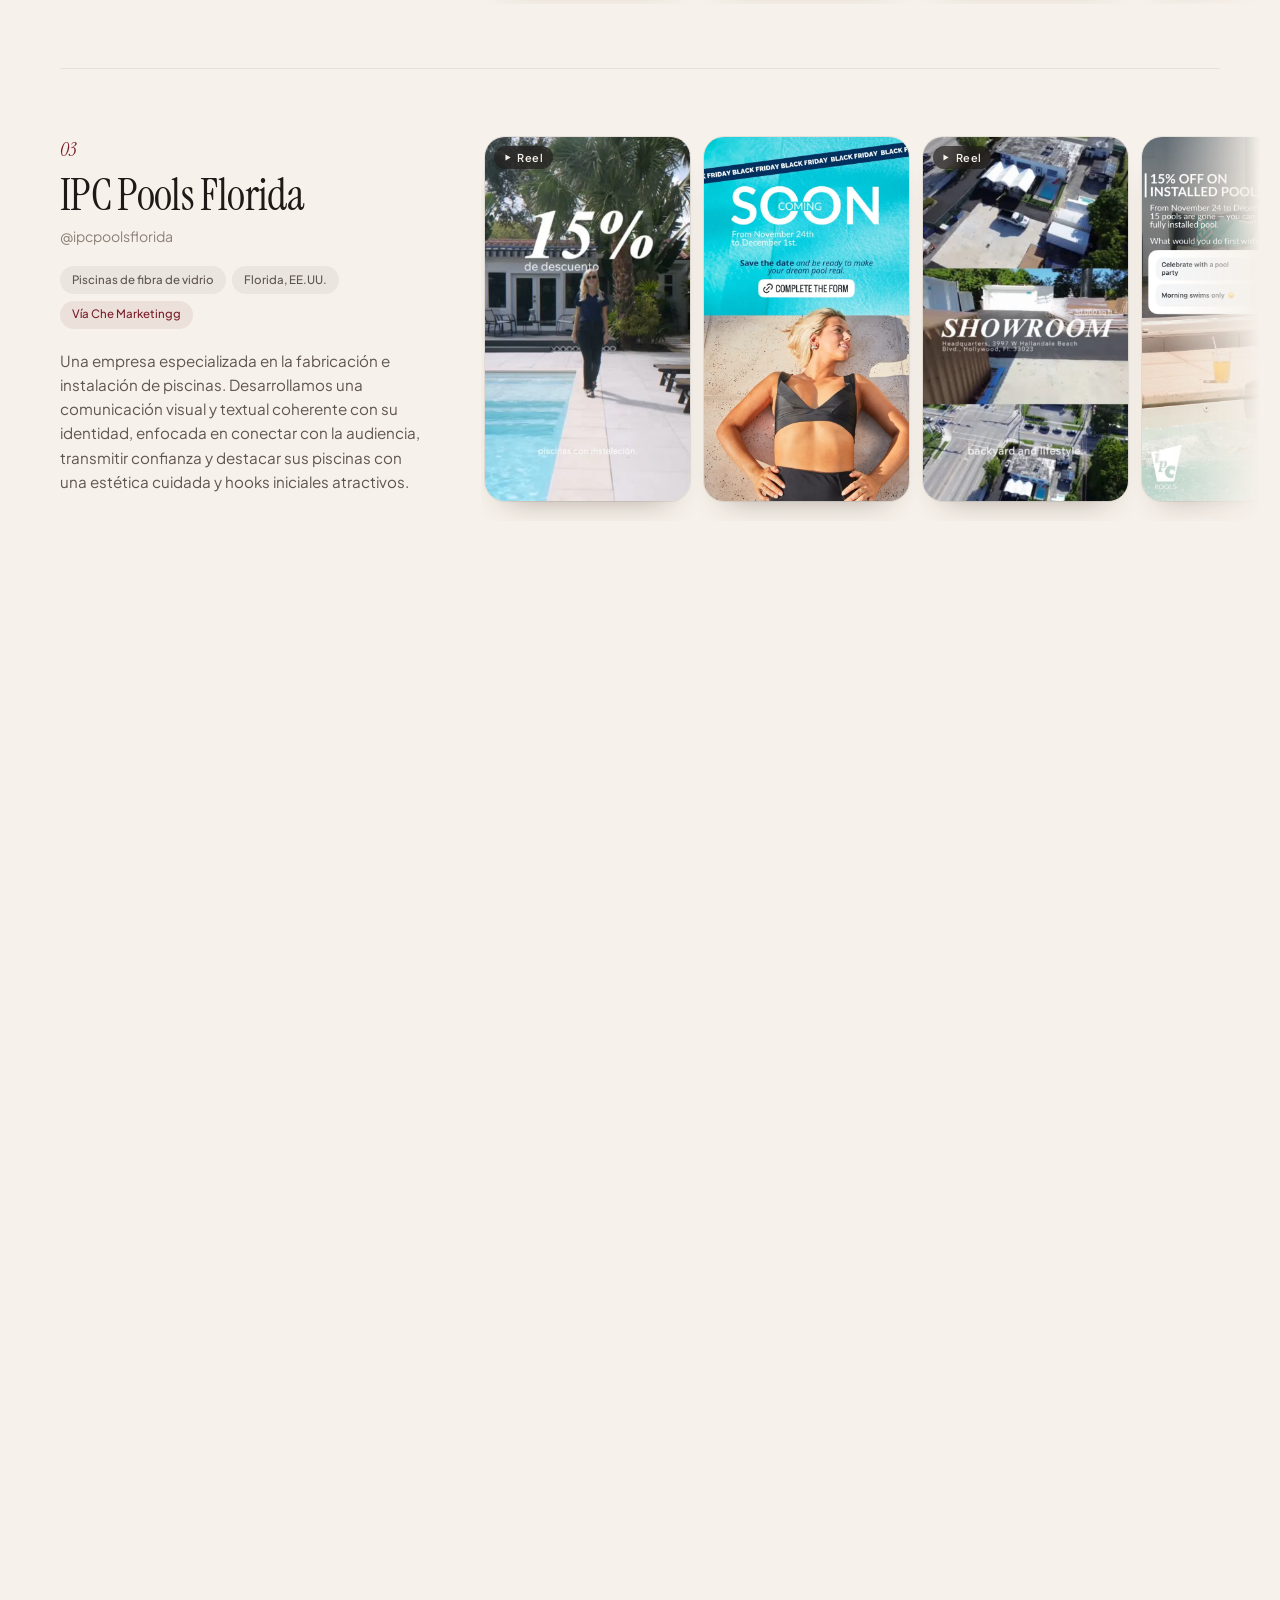
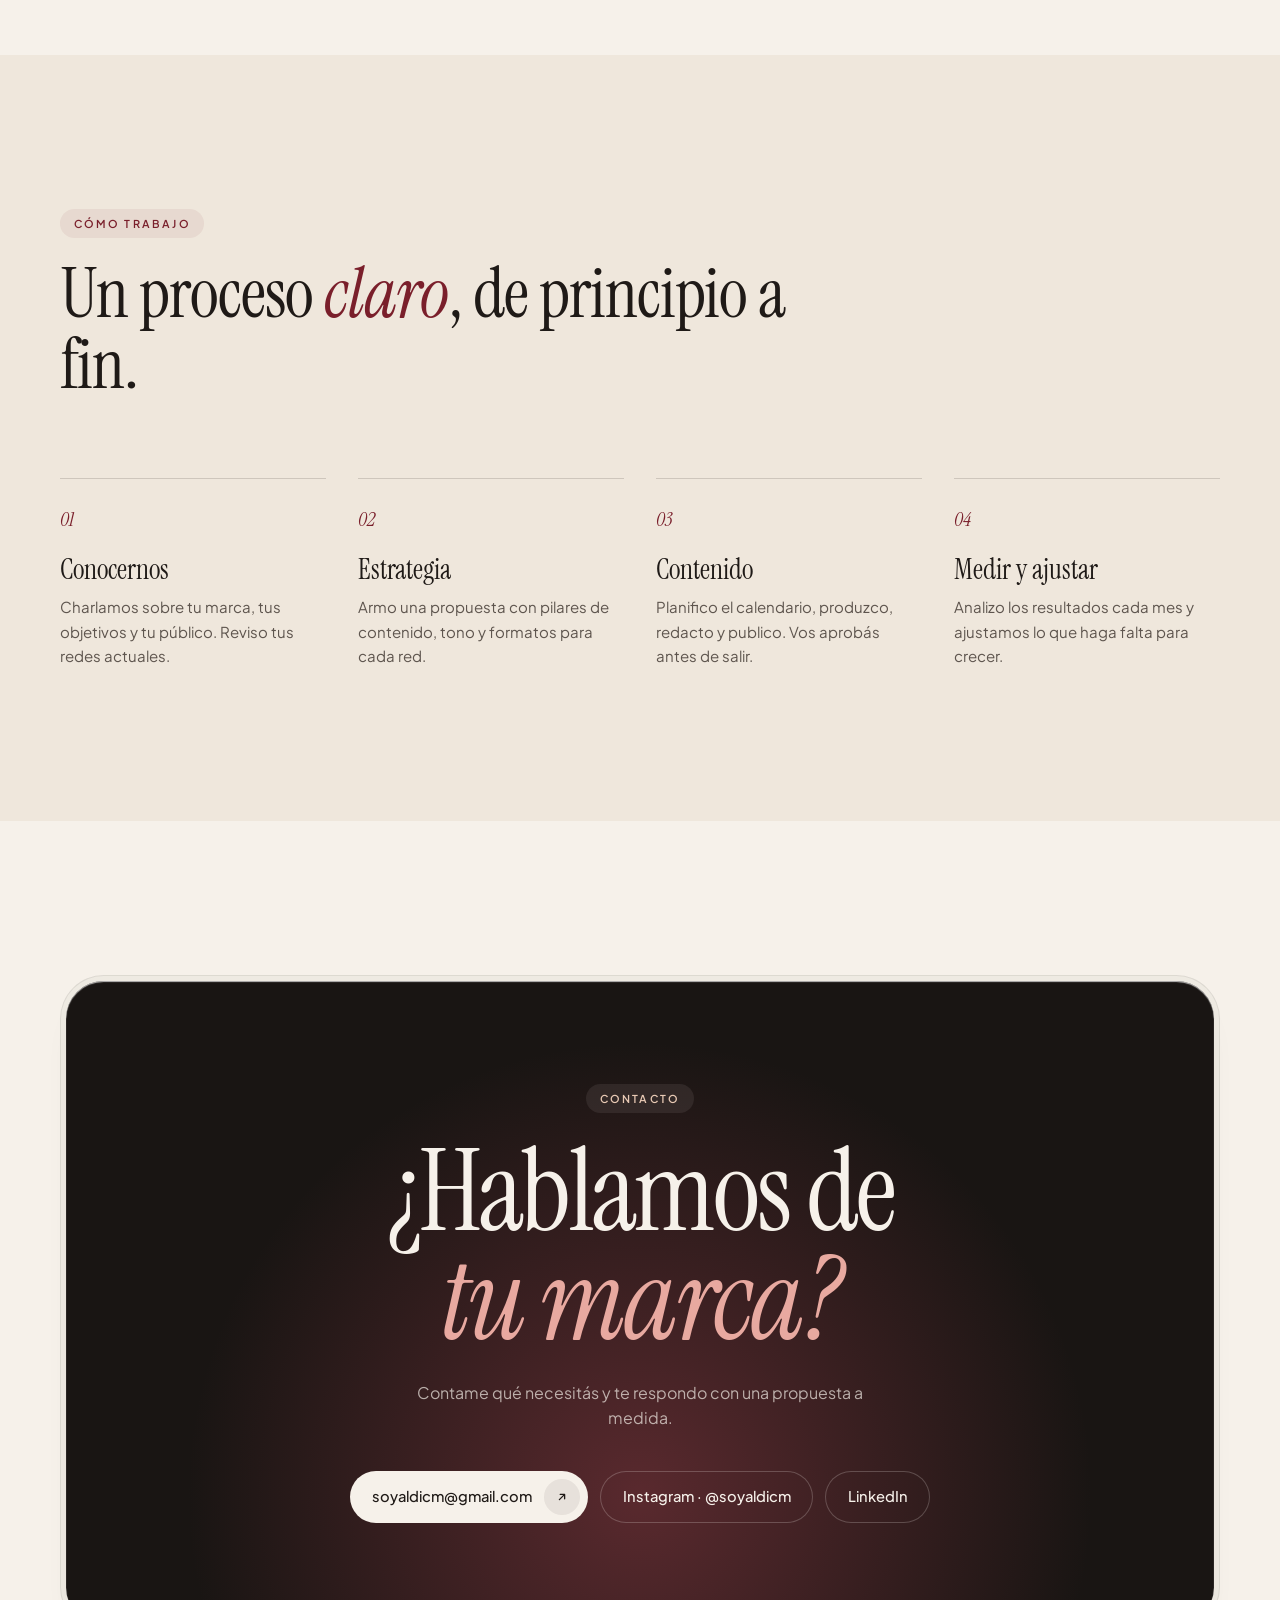
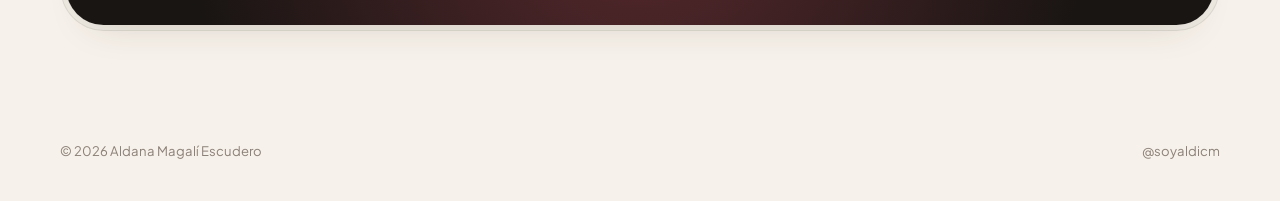
==== commit de3f4892: "Correciones en foto Principal y videos añadidos en portfolio" ====
--- a/index.html
+++ b/index.html
@@ -9,7 +9,7 @@
   <link rel="preconnect" href="https://fonts.googleapis.com">
   <link rel="preconnect" href="https://fonts.gstatic.com" crossorigin>
   <link href="https://fonts.googleapis.com/css2?family=Instrument+Serif:ital@0;1&family=Plus+Jakarta+Sans:wght@300;400;500;600&display=swap" rel="stylesheet">
-  <link rel="stylesheet" href="styles.css">
+  <link rel="stylesheet" href="styles.css?v=4">
   <script>document.documentElement.classList.add('js')</script>
 </head>
 <body>
@@ -238,20 +238,22 @@
               <dl class="stats"><div><dt>28,2K</dt><dd>seguidores en TikTok, creado desde cero</dd></div><div><dt>110,5K</dt><dd>likes en TikTok</dd></div><div><dt>1.209 → 13,4K</dt><dd>seguidores en Instagram</dd></div></dl>
             </div>
             <div class="case-gallery" tabindex="0" aria-label="Piezas de Cerámicas Sol de Oro">
-              <button class="shot" data-caption="Cerámicas Sol de Oro · Reel: promo del mes presentada por el vendedor">
-                <img src="assets/work/soldeoro-1.webp" alt="Reel: promo del mes presentada por el vendedor" loading="lazy" width="640" height="1138">
+              <button class="shot shot-video" data-caption="Cerámicas Sol de Oro · Reel: promo del mes" data-video="assets/work/soldeoro-1.mp4">
+                <img src="assets/work/soldeoro-1.webp" alt="Reel: promo del mes" loading="lazy" width="640" height="1138">
+                <span class="shot-play" aria-hidden="true"><svg viewBox="0 0 16 16"><path d="M5 3.5v9l7.5-4.5z"/></svg>Reel</span>
               </button>
               <button class="shot" data-caption="Cerámicas Sol de Oro · Story: set de baño por $28.400">
                 <img src="assets/work/soldeoro-2.webp" alt="Story: set de baño por $28.400" loading="lazy" width="640" height="1138">
               </button>
+              <button class="shot shot-video" data-caption="Cerámicas Sol de Oro · Reel: placas autoadhesivas" data-video="assets/work/soldeoro-3.mp4">
+                <img src="assets/work/soldeoro-3.webp" alt="Reel: placas autoadhesivas" loading="lazy" width="640" height="1138">
+                <span class="shot-play" aria-hidden="true"><svg viewBox="0 0 16 16"><path d="M5 3.5v9l7.5-4.5z"/></svg>Reel</span>
+              </button>
               <button class="shot" data-caption="Cerámicas Sol de Oro · Story de producto: bacha Piazza">
-                <img src="assets/work/soldeoro-3.webp" alt="Story de producto: bacha Piazza" loading="lazy" width="640" height="1138">
+                <img src="assets/work/soldeoro-4.webp" alt="Story de producto: bacha Piazza" loading="lazy" width="640" height="1138">
               </button>
               <button class="shot" data-caption="Cerámicas Sol de Oro · Story de producto: porcelanato concreto beige">
-                <img src="assets/work/soldeoro-4.webp" alt="Story de producto: porcelanato concreto beige" loading="lazy" width="640" height="1138">
-              </button>
-              <button class="shot" data-caption="Cerámicas Sol de Oro · Reel: placas autoadhesivas">
-                <img src="assets/work/soldeoro-5.webp" alt="Reel: placas autoadhesivas" loading="lazy" width="640" height="1138">
+                <img src="assets/work/soldeoro-5.webp" alt="Story de producto: porcelanato concreto beige" loading="lazy" width="640" height="1138">
               </button>
               <button class="shot" data-caption="Cerámicas Sol de Oro · Perfil de TikTok con 28,2K seguidores">
                 <img src="assets/work/soldeoro-6.webp" alt="Perfil de TikTok con 28,2K seguidores" loading="lazy" width="640" height="1138">
@@ -295,23 +297,29 @@
               <p class="case-desc">Una empresa especializada en la fabricación e instalación de piscinas. Desarrollamos una comunicación visual y textual coherente con su identidad, enfocada en conectar con la audiencia, transmitir confianza y destacar sus piscinas con una estética cuidada y hooks iniciales atractivos.</p>
             </div>
             <div class="case-gallery" tabindex="0" aria-label="Piezas de IPC Pools Florida">
+              <button class="shot shot-video" data-caption="IPC Pools Florida · Reel: 15% de descuento" data-video="assets/work/ipcpools-1.mp4">
+                <img src="assets/work/ipcpools-1.webp" alt="Reel: 15% de descuento" loading="lazy" width="640" height="1138">
+                <span class="shot-play" aria-hidden="true"><svg viewBox="0 0 16 16"><path d="M5 3.5v9l7.5-4.5z"/></svg>Reel</span>
+              </button>
               <button class="shot" data-caption="IPC Pools Florida · Story: Black Friday, coming soon">
-                <img src="assets/work/ipcpools-1.webp" alt="Story: Black Friday, coming soon" loading="lazy" width="640" height="1138">
+                <img src="assets/work/ipcpools-2.webp" alt="Story: Black Friday, coming soon" loading="lazy" width="640" height="1138">
+              </button>
+              <button class="shot shot-video" data-caption="IPC Pools Florida · Reel: showroom" data-video="assets/work/ipcpools-3.mp4">
+                <img src="assets/work/ipcpools-3.webp" alt="Reel: showroom" loading="lazy" width="640" height="1138">
+                <span class="shot-play" aria-hidden="true"><svg viewBox="0 0 16 16"><path d="M5 3.5v9l7.5-4.5z"/></svg>Reel</span>
               </button>
               <button class="shot" data-caption="IPC Pools Florida · Story: 15% off en piscinas instaladas">
-                <img src="assets/work/ipcpools-2.webp" alt="Story: 15% off en piscinas instaladas" loading="lazy" width="640" height="1138">
-              </button>
-              <button class="shot" data-caption="IPC Pools Florida · Reel: 15% de descuento">
-                <img src="assets/work/ipcpools-3.webp" alt="Reel: 15% de descuento" loading="lazy" width="640" height="1138">
+                <img src="assets/work/ipcpools-4.webp" alt="Story: 15% off en piscinas instaladas" loading="lazy" width="640" height="1138">
+              </button>
+              <button class="shot shot-video" data-caption="IPC Pools Florida · Reel: pool decks" data-video="assets/work/ipcpools-5.mp4">
+                <img src="assets/work/ipcpools-5.webp" alt="Reel: pool decks" loading="lazy" width="640" height="1138">
+                <span class="shot-play" aria-hidden="true"><svg viewBox="0 0 16 16"><path d="M5 3.5v9l7.5-4.5z"/></svg>Reel</span>
               </button>
               <button class="shot" data-caption="IPC Pools Florida · Story: choosing made easy">
-                <img src="assets/work/ipcpools-4.webp" alt="Story: choosing made easy" loading="lazy" width="640" height="1138">
-              </button>
-              <button class="shot" data-caption="IPC Pools Florida · Reel: showroom">
-                <img src="assets/work/ipcpools-5.webp" alt="Reel: showroom" loading="lazy" width="640" height="1138">
+                <img src="assets/work/ipcpools-6.webp" alt="Story: choosing made easy" loading="lazy" width="640" height="1138">
               </button>
               <button class="shot" data-caption="IPC Pools Florida · Story: the pool you deserve">
-                <img src="assets/work/ipcpools-6.webp" alt="Story: the pool you deserve" loading="lazy" width="640" height="1138">
+                <img src="assets/work/ipcpools-7.webp" alt="Story: the pool you deserve" loading="lazy" width="640" height="1138">
               </button>
             </div>
           </article>
@@ -326,23 +334,33 @@
               <dl class="stats"><div><dt>959 → 2.341</dt><dd>seguidores en Instagram</dd></div></dl>
             </div>
             <div class="case-gallery" tabindex="0" aria-label="Piezas de Azumare">
+              <button class="shot shot-video" data-caption="Azumare · Reel: ¿cuántas veces te vas a equivocar hoy?" data-video="assets/work/azumare-1.mp4">
+                <img src="assets/work/azumare-1.webp" alt="Reel: ¿cuántas veces te vas a equivocar hoy?" loading="lazy" width="640" height="1138">
+                <span class="shot-play" aria-hidden="true"><svg viewBox="0 0 16 16"><path d="M5 3.5v9l7.5-4.5z"/></svg>Reel</span>
+              </button>
               <button class="shot" data-caption="Azumare · Story: take time to make your soul happy">
-                <img src="assets/work/azumare-1.webp" alt="Story: take time to make your soul happy" loading="lazy" width="640" height="1138">
+                <img src="assets/work/azumare-2.webp" alt="Story: take time to make your soul happy" loading="lazy" width="640" height="1138">
+              </button>
+              <button class="shot shot-video" data-caption="Azumare · Reel: I heard you're finally..." data-video="assets/work/azumare-3.mp4">
+                <img src="assets/work/azumare-3.webp" alt="Reel: I heard you're finally..." loading="lazy" width="640" height="1138">
+                <span class="shot-play" aria-hidden="true"><svg viewBox="0 0 16 16"><path d="M5 3.5v9l7.5-4.5z"/></svg>Reel</span>
               </button>
               <button class="shot" data-caption="Azumare · Story: reservá tu noche">
-                <img src="assets/work/azumare-2.webp" alt="Story: reservá tu noche" loading="lazy" width="640" height="1138">
+                <img src="assets/work/azumare-4.webp" alt="Story: reservá tu noche" loading="lazy" width="640" height="1138">
+              </button>
+              <button class="shot shot-video" data-caption="Azumare · Reel: sushi para compartir" data-video="assets/work/azumare-5.mp4">
+                <img src="assets/work/azumare-5.webp" alt="Reel: sushi para compartir" loading="lazy" width="640" height="1138">
+                <span class="shot-play" aria-hidden="true"><svg viewBox="0 0 16 16"><path d="M5 3.5v9l7.5-4.5z"/></svg>Reel</span>
               </button>
               <button class="shot" data-caption="Azumare · Post: Shabbat Dinner">
-                <img src="assets/work/azumare-3.webp" alt="Post: Shabbat Dinner" loading="lazy" width="640" height="1138">
+                <img src="assets/work/azumare-6.webp" alt="Post: Shabbat Dinner" loading="lazy" width="640" height="1138">
+              </button>
+              <button class="shot shot-video" data-caption="Azumare · Reel: el sonido de Azumare" data-video="assets/work/azumare-7.mp4">
+                <img src="assets/work/azumare-7.webp" alt="Reel: el sonido de Azumare" loading="lazy" width="640" height="1138">
+                <span class="shot-play" aria-hidden="true"><svg viewBox="0 0 16 16"><path d="M5 3.5v9l7.5-4.5z"/></svg>Reel</span>
               </button>
               <button class="shot" data-caption="Azumare · Story: one place, every flavor">
-                <img src="assets/work/azumare-4.webp" alt="Story: one place, every flavor" loading="lazy" width="640" height="1138">
-              </button>
-              <button class="shot" data-caption="Azumare · Reel con el equipo del restaurante">
-                <img src="assets/work/azumare-5.webp" alt="Reel con el equipo del restaurante" loading="lazy" width="640" height="1138">
-              </button>
-              <button class="shot" data-caption="Azumare · Story: aviso de cierre por feriados">
-                <img src="assets/work/azumare-6.webp" alt="Story: aviso de cierre por feriados" loading="lazy" width="640" height="1138">
+                <img src="assets/work/azumare-8.webp" alt="Story: one place, every flavor" loading="lazy" width="640" height="1138">
               </button>
             </div>
           </article>
@@ -365,6 +383,7 @@
       <button class="lb-btn lb-prev" aria-label="Anterior"><svg viewBox="0 0 16 16"><path d="M10 3L5 8l5 5"/></svg></button>
       <figure>
         <img alt="">
+        <video controls playsinline preload="none"></video>
         <figcaption></figcaption>
       </figure>
       <button class="lb-btn lb-next" aria-label="Siguiente"><svg viewBox="0 0 16 16"><path d="M6 3l5 5-5 5"/></svg></button>
@@ -433,6 +452,6 @@
     </div>
   </footer>
 
-  <script src="script.js"></script>
+  <script src="script.js?v=4"></script>
 </body>
 </html>
--- a/styles.css
+++ b/styles.css
@@ -365,7 +365,7 @@
 }
 .phone-tag {
   position: absolute;
-  left: 1rem; right: 1rem; bottom: 1rem;
+  left: 1rem; bottom: 1rem;
   display: flex; align-items: center; gap: 0.5rem;
   padding: 0.6rem 0.9rem;
   border-radius: 999px;
@@ -402,8 +402,8 @@
   color: var(--ink-mute);
 }
 .float-v { font-size: 0.86rem; font-weight: 500; }
-.float-a { left: -20%; bottom: 26%; transform: rotate(-3deg); }
-.float-b { right: -12%; top: 9%; transform: rotate(2deg); }
+.float-a { left: -18%; top: -3%; transform: rotate(-3deg); }
+.float-b { right: -14%; top: 8%; transform: rotate(2deg); }
 
 /* Marquee */
 .marquee {
@@ -668,6 +668,33 @@
   object-position: top;
   transition: transform 700ms var(--ease-out);
 }
+.shot { position: relative; }
+.shot video {
+  position: absolute;
+  inset: 0;
+  width: 100%; height: 100%;
+  object-fit: cover;
+  opacity: 0;
+  transition: opacity 300ms var(--ease-out);
+}
+.shot video.playing { opacity: 1; }
+.shot-play {
+  position: absolute;
+  top: 0.6rem; left: 0.6rem;
+  display: inline-flex; align-items: center; gap: 0.3rem;
+  padding: 0.3rem 0.6rem 0.3rem 0.45rem;
+  border-radius: 999px;
+  background: rgba(25, 21, 19, 0.6);
+  backdrop-filter: blur(8px);
+  -webkit-backdrop-filter: blur(8px);
+  color: #F6F1EA;
+  font-family: var(--sans);
+  font-size: 0.68rem;
+  font-weight: 600;
+  letter-spacing: 0.04em;
+  pointer-events: none;
+}
+.shot-play svg { width: 11px; height: 11px; fill: currentColor; }
 .shot:active { transform: scale(0.97); }
 @media (hover: hover) and (pointer: fine) {
   .shot:hover img { transform: scale(1.04); }
@@ -703,7 +730,10 @@
   align-items: center;
   gap: 0.9rem;
 }
-.lightbox img {
+.lightbox video { display: none; background: #000; }
+.lightbox.is-video img { display: none; }
+.lightbox.is-video video { display: block; }
+.lightbox img, .lightbox video {
   max-height: 84dvh;
   max-width: min(88vw, 520px);
   border-radius: 1.25rem;
@@ -826,8 +856,8 @@
   .hero { padding-top: 7rem; }
   .hero-grid, .about-grid { grid-template-columns: 1fr; }
   .hero-visual { width: min(78%, 300px); margin-top: 1rem; }
-  .float-a { left: -18%; }
-  .float-b { right: -16%; }
+  .float-a { left: -14%; }
+  .float-b { right: -12%; }
 }
 
 @media (max-width: 640px) {
@@ -837,7 +867,7 @@
   .lb-prev, .lb-next { position: absolute; bottom: 1.25rem; }
   .lb-prev { left: calc(50% - 3.5rem); }
   .lb-next { right: calc(50% - 3.5rem); }
-  .lightbox img { max-height: 74dvh; }
+  .lightbox img, .lightbox video { max-height: 74dvh; }
   .facts { grid-template-columns: 1fr; }
   .phone { transform: none; }
   .float-card { display: none; }
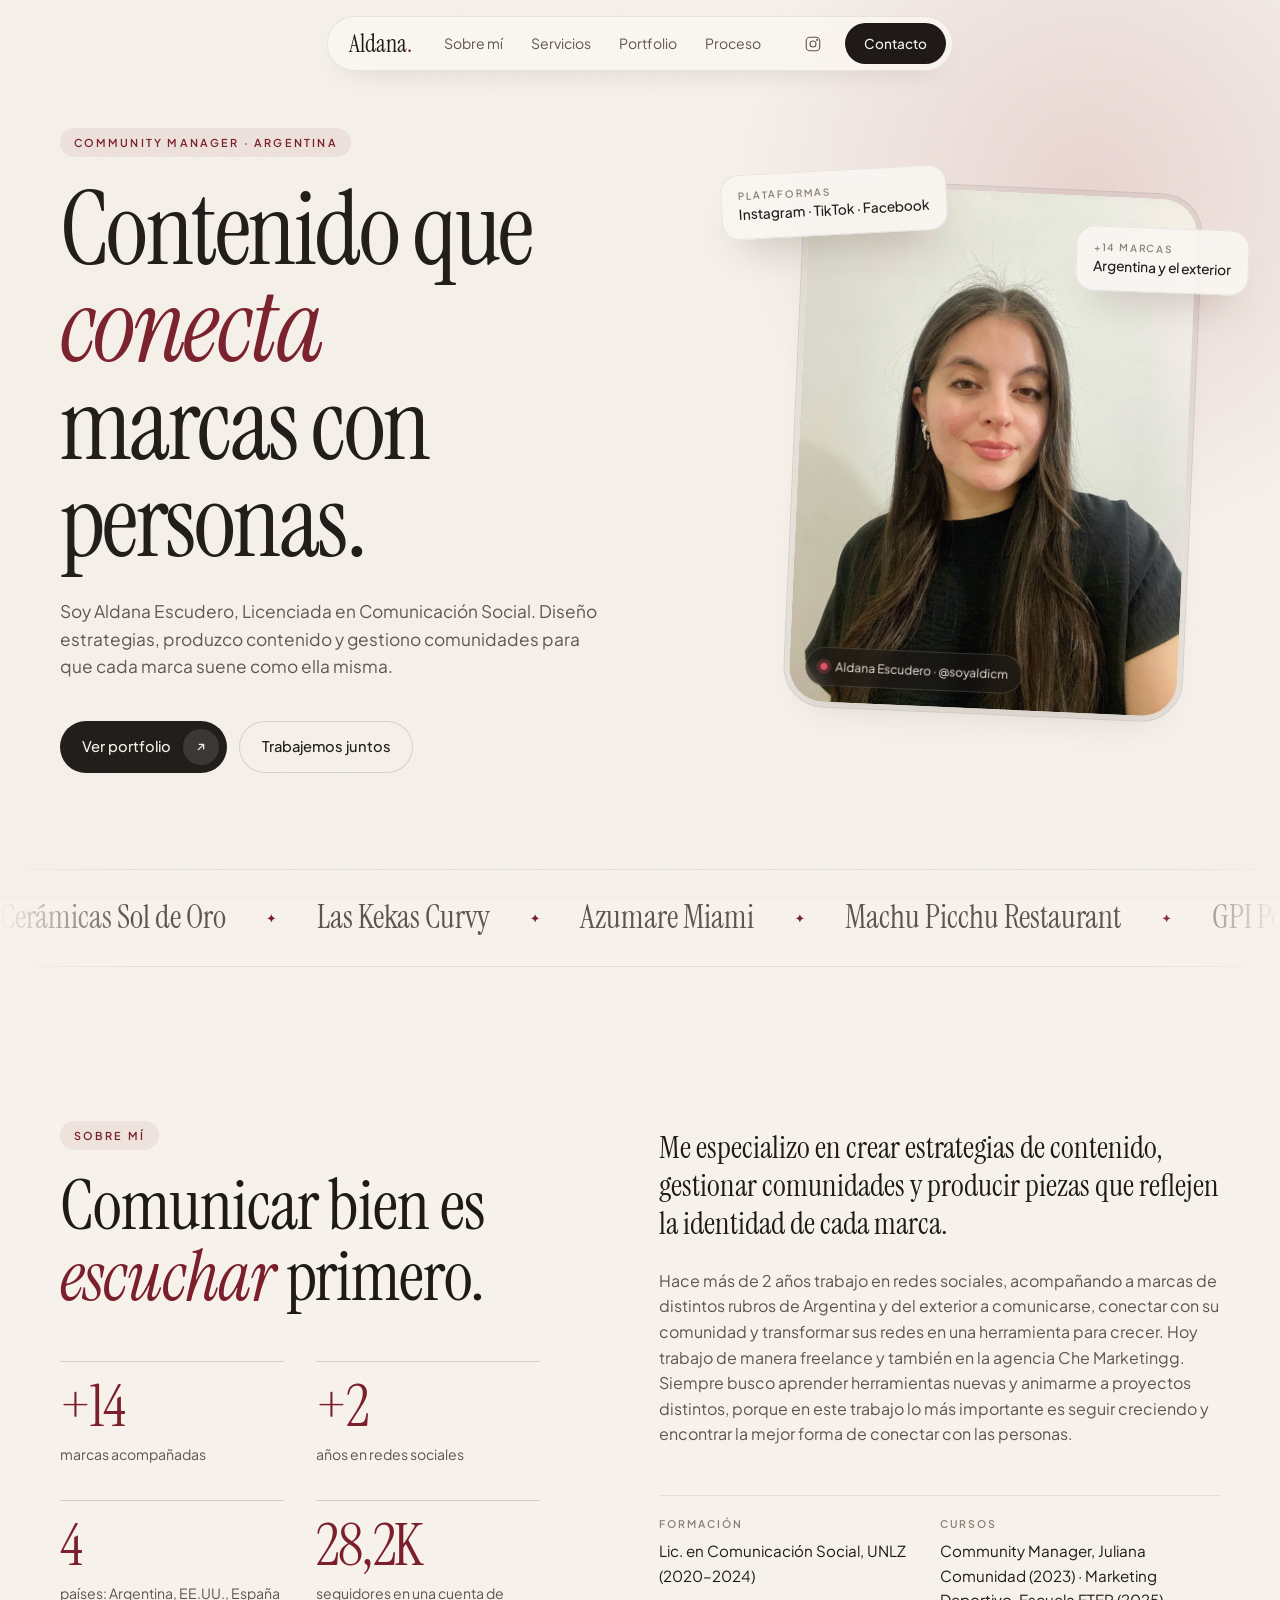
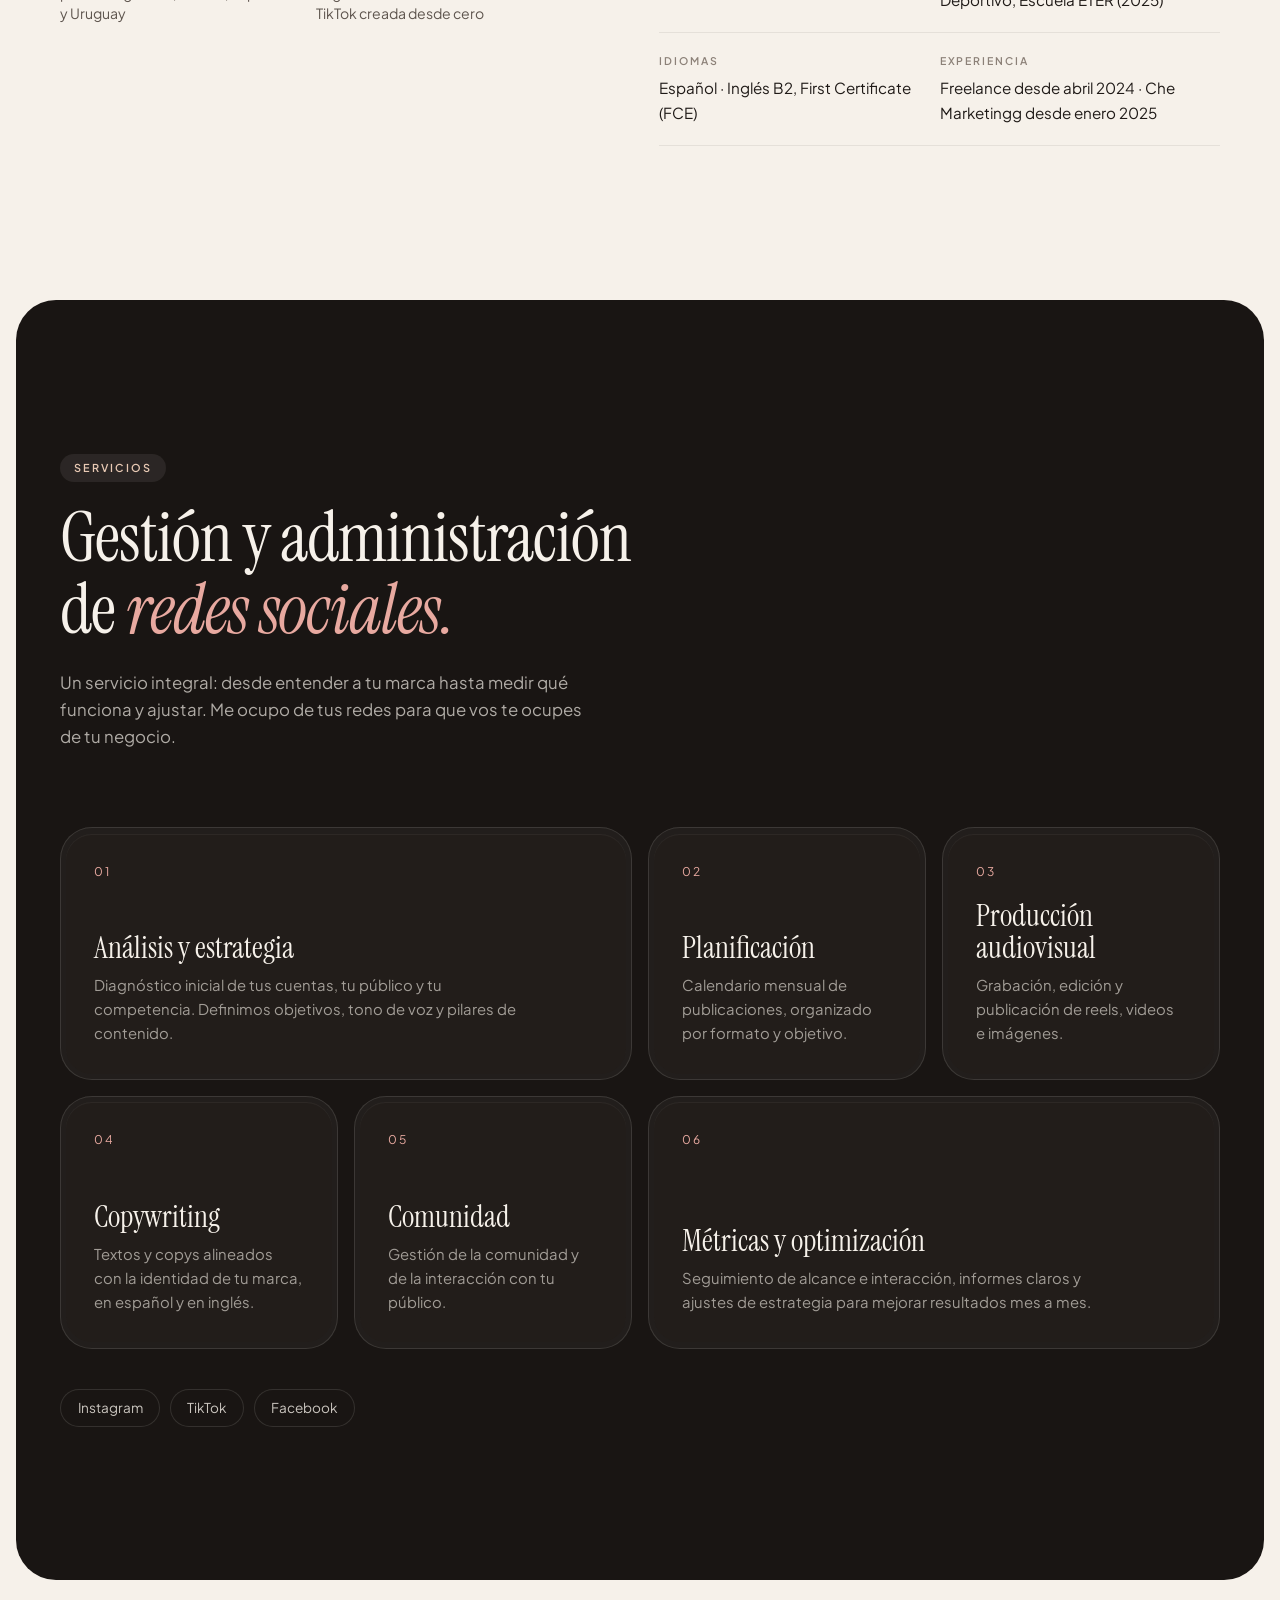
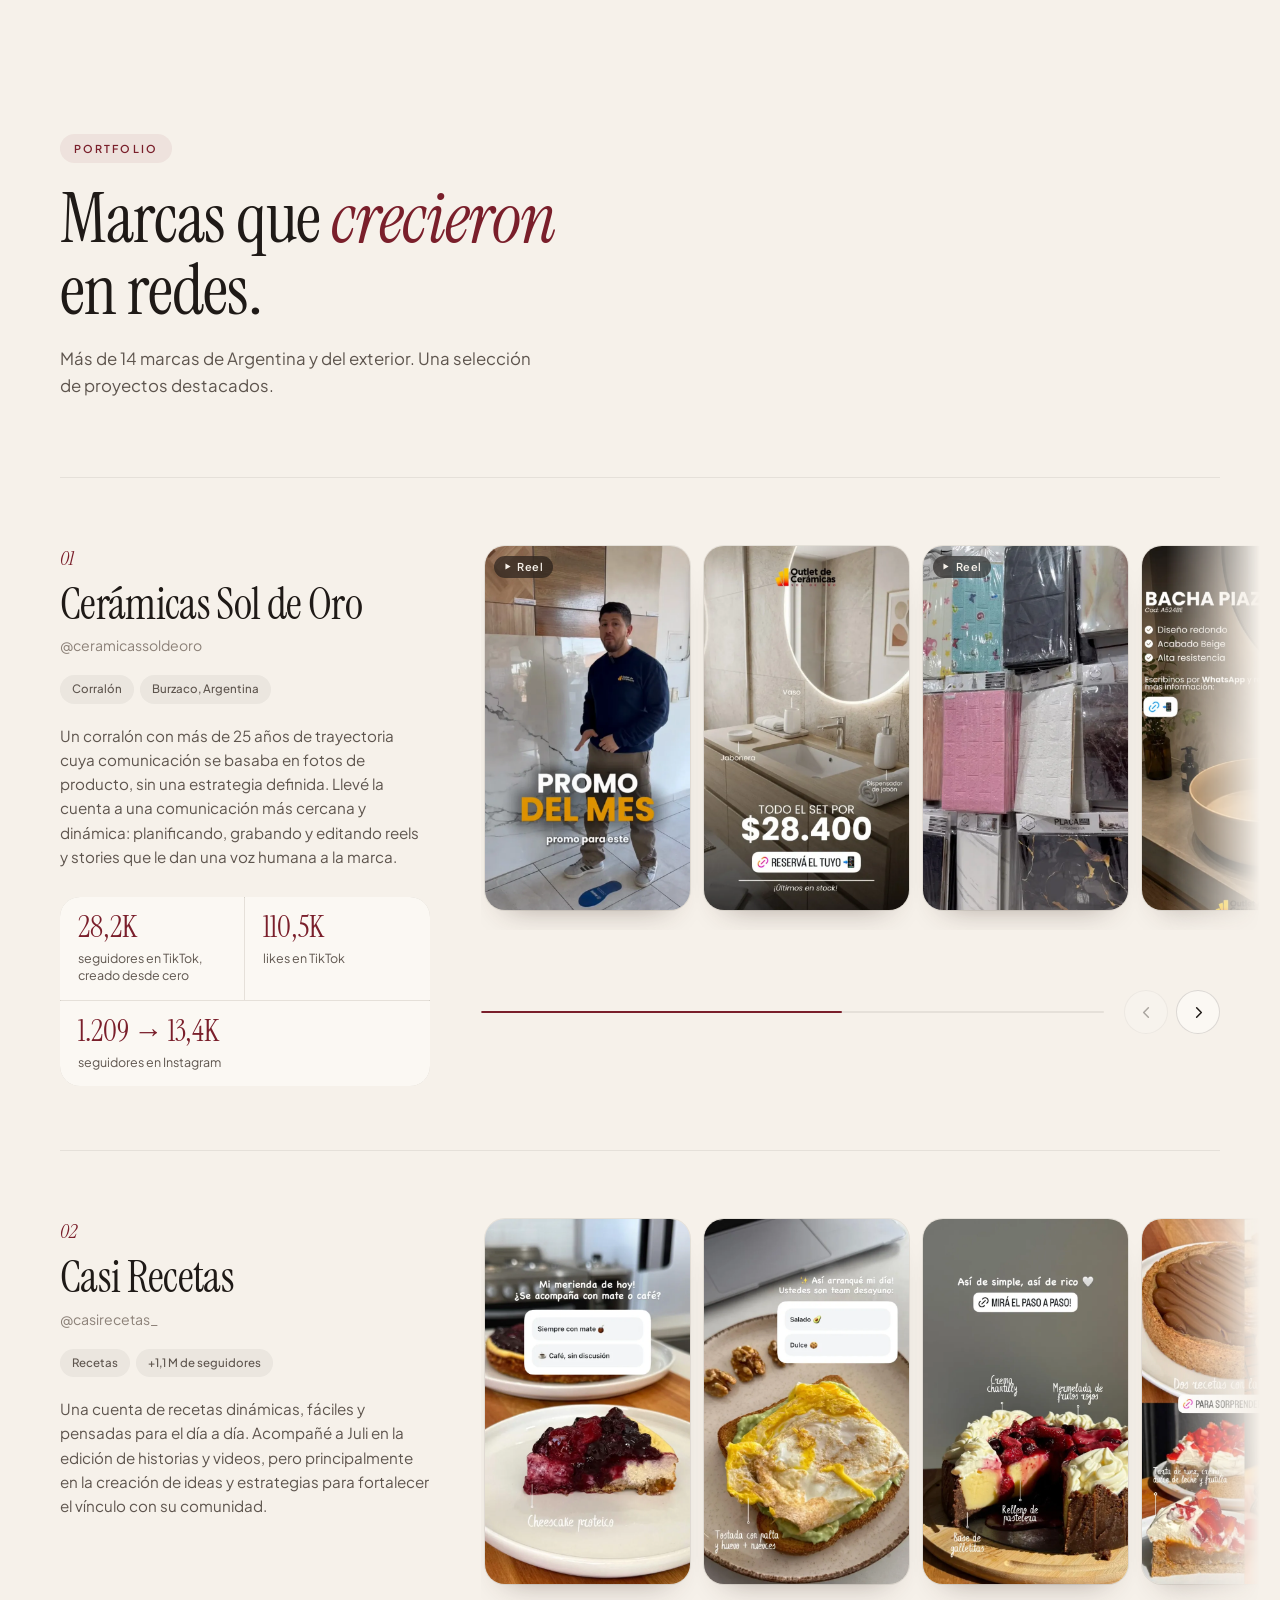
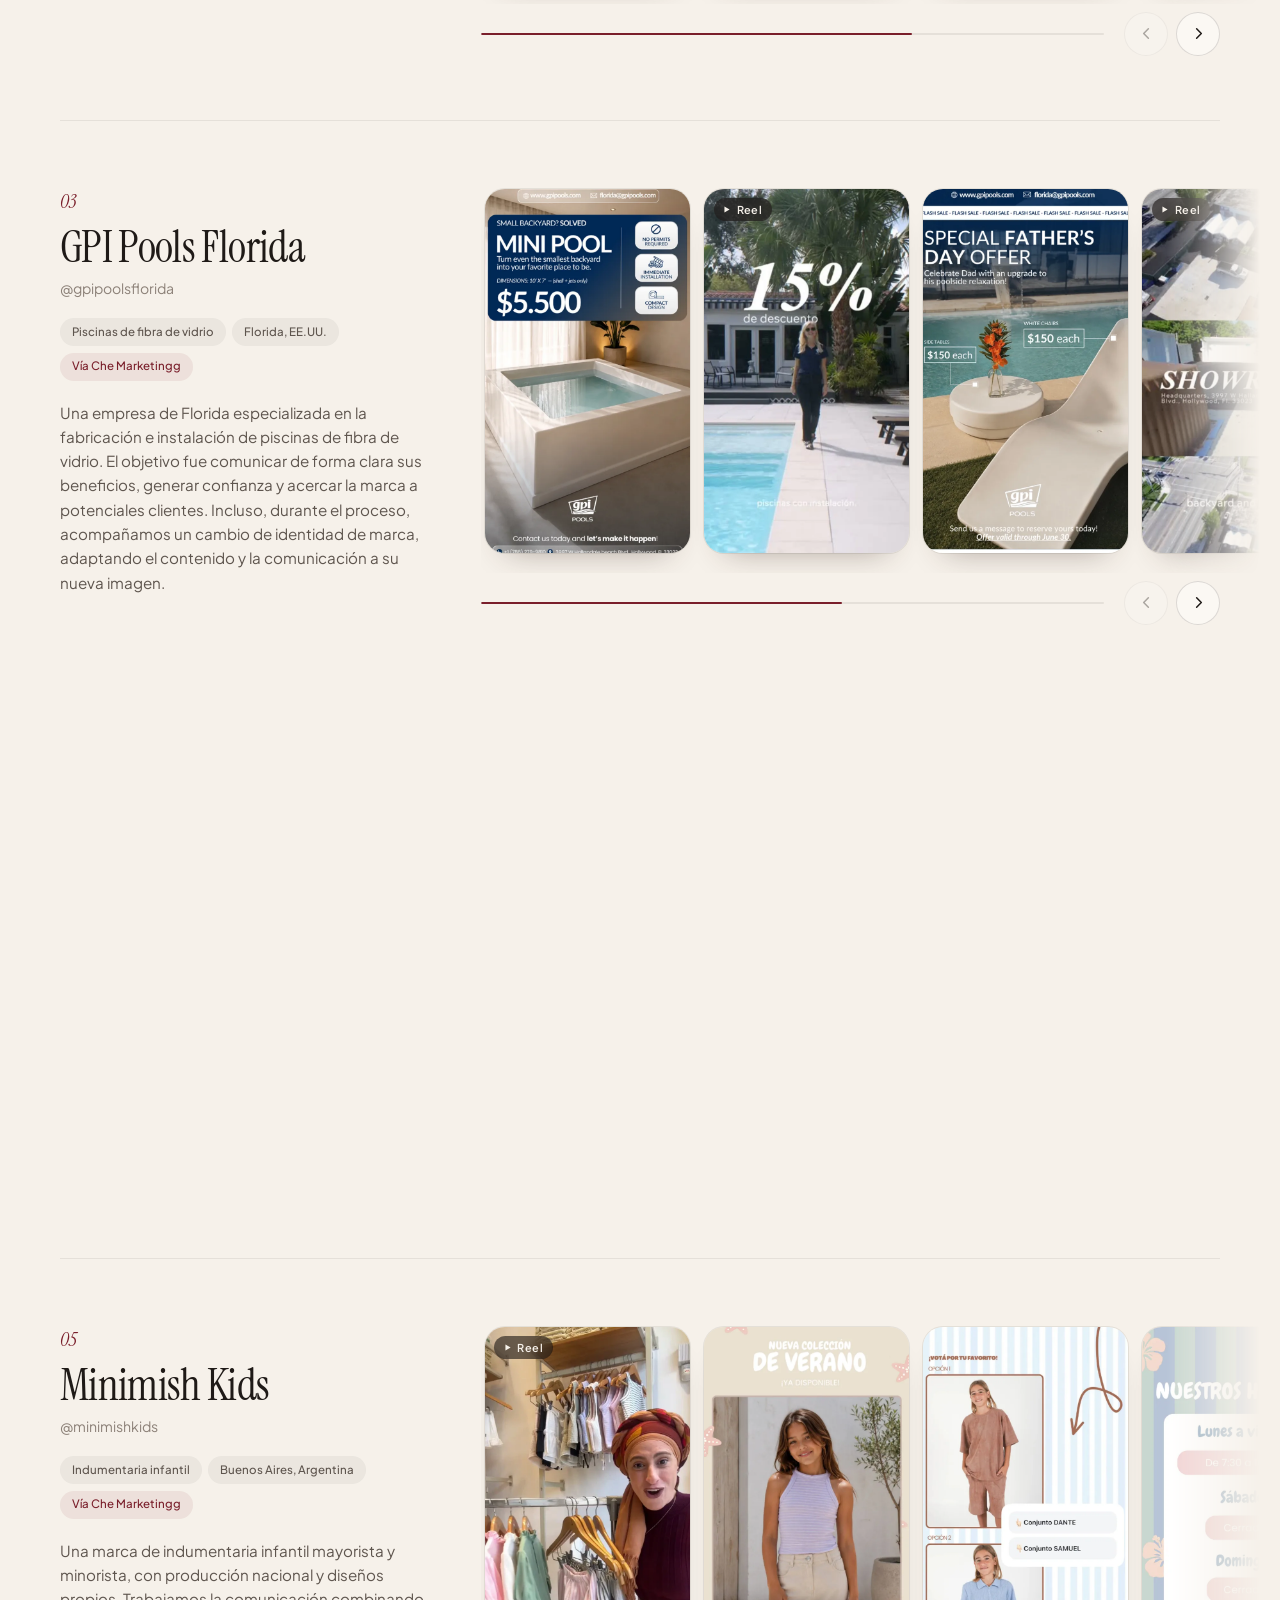
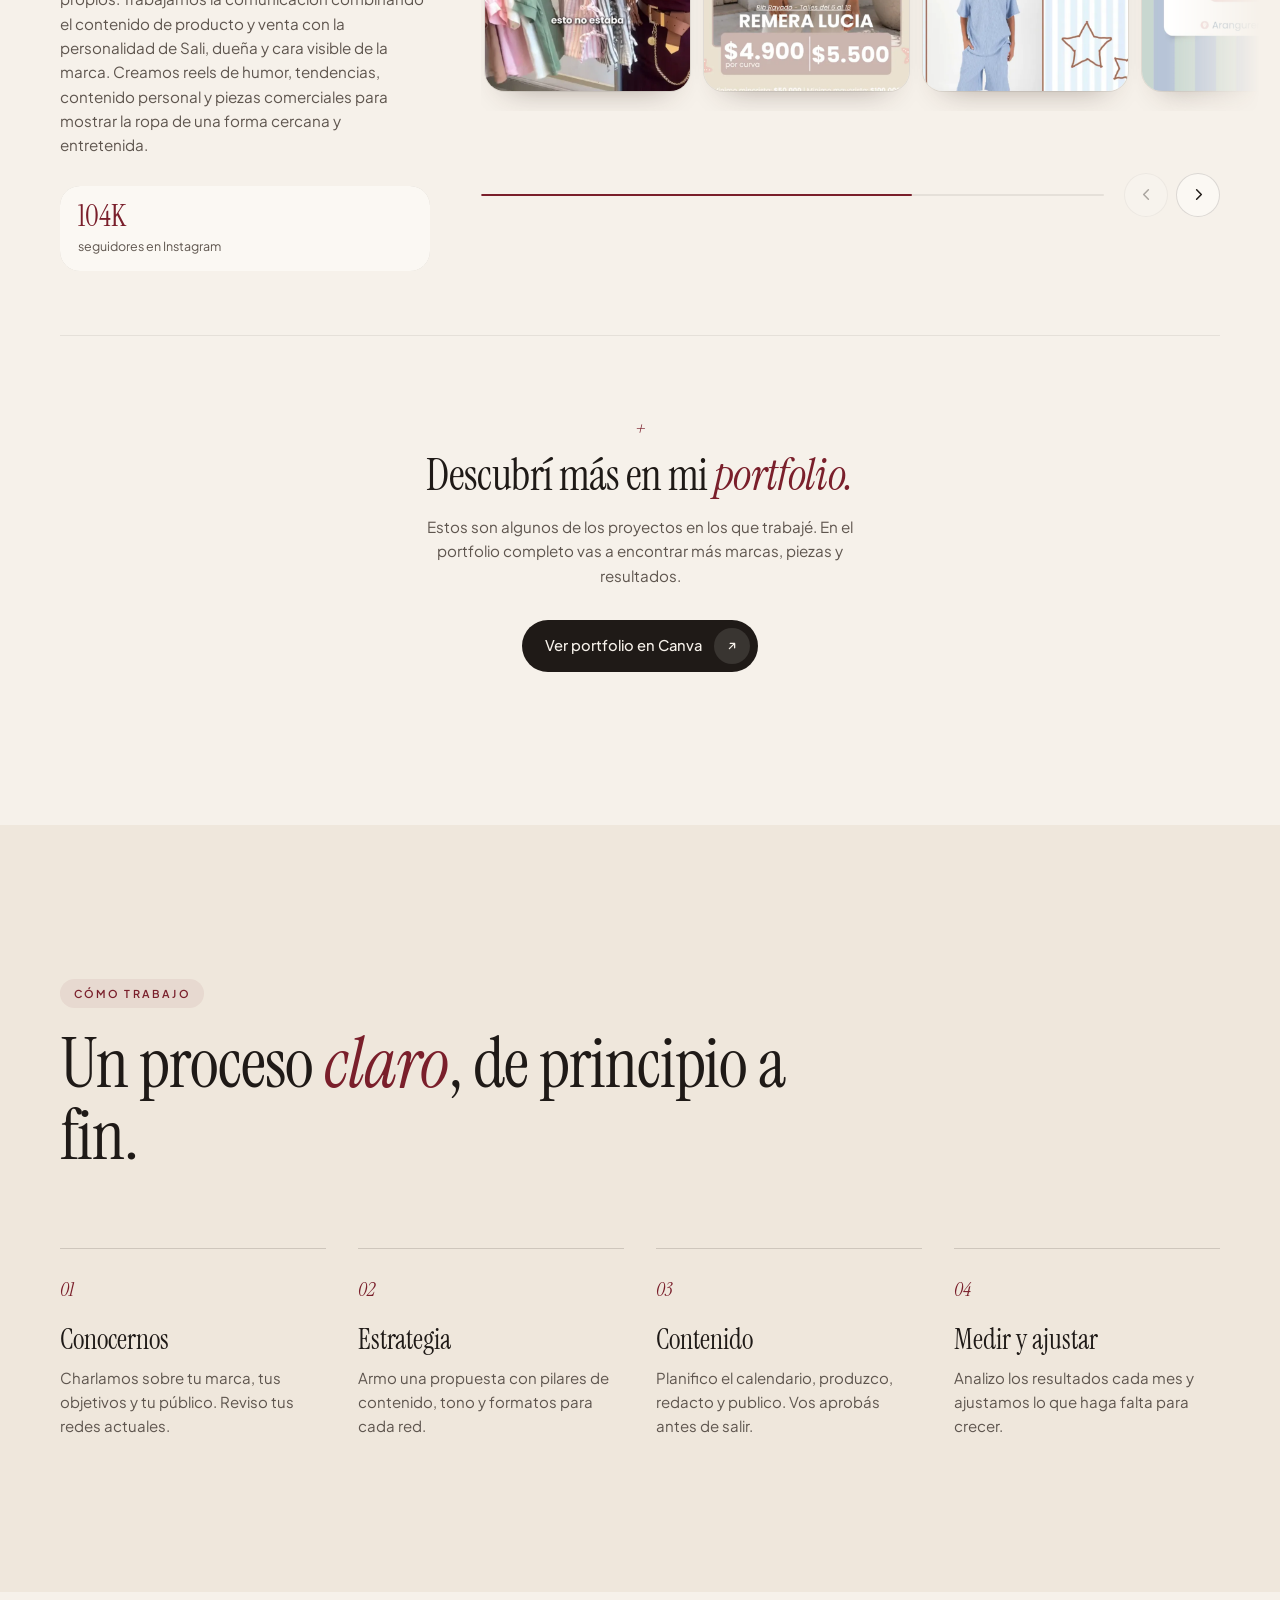
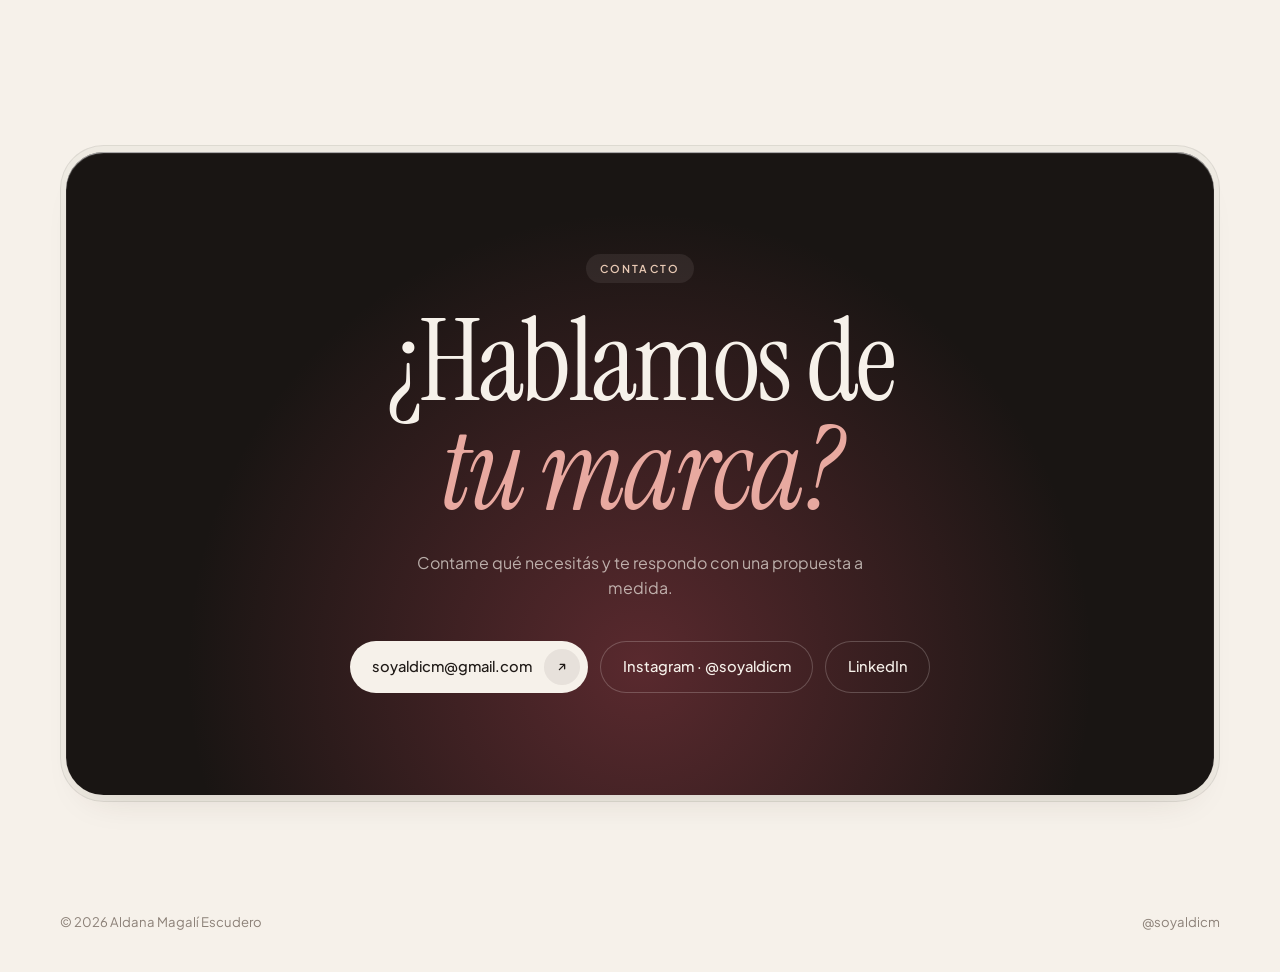
==== commit 162a7643: "Actualiza portfolio: GPI Pools, Azumare, Minimish Kids y flechas en carruseles" ====
--- a/index.html
+++ b/index.html
@@ -9,7 +9,7 @@
   <link rel="preconnect" href="https://fonts.googleapis.com">
   <link rel="preconnect" href="https://fonts.gstatic.com" crossorigin>
   <link href="https://fonts.googleapis.com/css2?family=Instrument+Serif:ital@0;1&family=Plus+Jakarta+Sans:wght@300;400;500;600&display=swap" rel="stylesheet">
-  <link rel="stylesheet" href="styles.css?v=4">
+  <link rel="stylesheet" href="styles.css?v=7">
   <script>document.documentElement.classList.add('js')</script>
 </head>
 <body>
@@ -97,19 +97,21 @@
           <span>Las Kekas Curvy</span><i>✦</i>
           <span>Azumare Miami</span><i>✦</i>
           <span>Machu Picchu Restaurant</span><i>✦</i>
-          <span>IPC Pools Florida</span><i>✦</i>
+          <span>GPI Pools Florida</span><i>✦</i>
           <span>Shiro Candles Studio</span><i>✦</i>
           <span>Casi Recetas</span><i>✦</i>
           <span>Work From Uruguay</span><i>✦</i>
+          <span>Minimish Kids</span><i>✦</i>
           <span>Lina Nails</span><i>✦</i>
           <span aria-hidden="true">Cerámicas Sol de Oro</span><i aria-hidden="true">✦</i>
           <span aria-hidden="true">Las Kekas Curvy</span><i aria-hidden="true">✦</i>
           <span aria-hidden="true">Azumare Miami</span><i aria-hidden="true">✦</i>
           <span aria-hidden="true">Machu Picchu Restaurant</span><i aria-hidden="true">✦</i>
-          <span aria-hidden="true">IPC Pools Florida</span><i aria-hidden="true">✦</i>
+          <span aria-hidden="true">GPI Pools Florida</span><i aria-hidden="true">✦</i>
           <span aria-hidden="true">Shiro Candles Studio</span><i aria-hidden="true">✦</i>
           <span aria-hidden="true">Casi Recetas</span><i aria-hidden="true">✦</i>
           <span aria-hidden="true">Work From Uruguay</span><i aria-hidden="true">✦</i>
+          <span aria-hidden="true">Minimish Kids</span><i aria-hidden="true">✦</i>
           <span aria-hidden="true">Lina Nails</span><i aria-hidden="true">✦</i>
         </div>
       </div>
@@ -288,38 +290,35 @@
             </div>
           </article>
 
-          <article class="case reveal" id="caso-ipcpools">
+          <article class="case reveal" id="caso-gpipools">
             <div class="case-info">
               <span class="case-n">03</span>
-              <h3 class="case-title">IPC Pools Florida</h3>
-              <a class="case-handle" href="https://www.instagram.com/ipcpoolsflorida/" target="_blank" rel="noopener">@ipcpoolsflorida</a>
+              <h3 class="case-title">GPI Pools Florida</h3>
+              <a class="case-handle" href="https://www.instagram.com/gpipoolsflorida/" target="_blank" rel="noopener">@gpipoolsflorida</a>
               <div class="tags"><span class="tag">Piscinas de fibra de vidrio</span><span class="tag">Florida, EE.UU.</span><span class="tag tag-agency">Vía Che Marketingg</span></div>
-              <p class="case-desc">Una empresa especializada en la fabricación e instalación de piscinas. Desarrollamos una comunicación visual y textual coherente con su identidad, enfocada en conectar con la audiencia, transmitir confianza y destacar sus piscinas con una estética cuidada y hooks iniciales atractivos.</p>
-            </div>
-            <div class="case-gallery" tabindex="0" aria-label="Piezas de IPC Pools Florida">
-              <button class="shot shot-video" data-caption="IPC Pools Florida · Reel: 15% de descuento" data-video="assets/work/ipcpools-1.mp4">
-                <img src="assets/work/ipcpools-1.webp" alt="Reel: 15% de descuento" loading="lazy" width="640" height="1138">
-                <span class="shot-play" aria-hidden="true"><svg viewBox="0 0 16 16"><path d="M5 3.5v9l7.5-4.5z"/></svg>Reel</span>
-              </button>
-              <button class="shot" data-caption="IPC Pools Florida · Story: Black Friday, coming soon">
-                <img src="assets/work/ipcpools-2.webp" alt="Story: Black Friday, coming soon" loading="lazy" width="640" height="1138">
-              </button>
-              <button class="shot shot-video" data-caption="IPC Pools Florida · Reel: showroom" data-video="assets/work/ipcpools-3.mp4">
-                <img src="assets/work/ipcpools-3.webp" alt="Reel: showroom" loading="lazy" width="640" height="1138">
-                <span class="shot-play" aria-hidden="true"><svg viewBox="0 0 16 16"><path d="M5 3.5v9l7.5-4.5z"/></svg>Reel</span>
-              </button>
-              <button class="shot" data-caption="IPC Pools Florida · Story: 15% off en piscinas instaladas">
-                <img src="assets/work/ipcpools-4.webp" alt="Story: 15% off en piscinas instaladas" loading="lazy" width="640" height="1138">
-              </button>
-              <button class="shot shot-video" data-caption="IPC Pools Florida · Reel: pool decks" data-video="assets/work/ipcpools-5.mp4">
-                <img src="assets/work/ipcpools-5.webp" alt="Reel: pool decks" loading="lazy" width="640" height="1138">
-                <span class="shot-play" aria-hidden="true"><svg viewBox="0 0 16 16"><path d="M5 3.5v9l7.5-4.5z"/></svg>Reel</span>
-              </button>
-              <button class="shot" data-caption="IPC Pools Florida · Story: choosing made easy">
-                <img src="assets/work/ipcpools-6.webp" alt="Story: choosing made easy" loading="lazy" width="640" height="1138">
-              </button>
-              <button class="shot" data-caption="IPC Pools Florida · Story: the pool you deserve">
-                <img src="assets/work/ipcpools-7.webp" alt="Story: the pool you deserve" loading="lazy" width="640" height="1138">
+              <p class="case-desc">Una empresa de Florida especializada en la fabricación e instalación de piscinas de fibra de vidrio. El objetivo fue comunicar de forma clara sus beneficios, generar confianza y acercar la marca a potenciales clientes. Incluso, durante el proceso, acompañamos un cambio de identidad de marca, adaptando el contenido y la comunicación a su nueva imagen.</p>
+            </div>
+            <div class="case-gallery" tabindex="0" aria-label="Piezas de GPI Pools Florida">
+              <button class="shot" data-caption="GPI Pools Florida · Story: mini pool por $5.500">
+                <img src="assets/work/gpipools-1.webp" alt="Story: mini pool por $5.500" loading="lazy" width="640" height="1138">
+              </button>
+              <button class="shot shot-video" data-caption="GPI Pools Florida · Reel: 15% de descuento" data-video="assets/work/gpipools-2.mp4">
+                <img src="assets/work/gpipools-2.webp" alt="Reel: 15% de descuento" loading="lazy" width="640" height="1138">
+                <span class="shot-play" aria-hidden="true"><svg viewBox="0 0 16 16"><path d="M5 3.5v9l7.5-4.5z"/></svg>Reel</span>
+              </button>
+              <button class="shot" data-caption="GPI Pools Florida · Story: oferta del Día del Padre">
+                <img src="assets/work/gpipools-3.webp" alt="Story: oferta del Día del Padre" loading="lazy" width="640" height="1138">
+              </button>
+              <button class="shot shot-video" data-caption="GPI Pools Florida · Reel: showroom" data-video="assets/work/gpipools-4.mp4">
+                <img src="assets/work/gpipools-4.webp" alt="Reel: showroom" loading="lazy" width="640" height="1138">
+                <span class="shot-play" aria-hidden="true"><svg viewBox="0 0 16 16"><path d="M5 3.5v9l7.5-4.5z"/></svg>Reel</span>
+              </button>
+              <button class="shot" data-caption="GPI Pools Florida · Story: share your experience">
+                <img src="assets/work/gpipools-5.webp" alt="Story: share your experience" loading="lazy" width="640" height="1138">
+              </button>
+              <button class="shot shot-video" data-caption="GPI Pools Florida · Reel: pool decks" data-video="assets/work/gpipools-6.mp4">
+                <img src="assets/work/gpipools-6.webp" alt="Reel: pool decks" loading="lazy" width="640" height="1138">
+                <span class="shot-play" aria-hidden="true"><svg viewBox="0 0 16 16"><path d="M5 3.5v9l7.5-4.5z"/></svg>Reel</span>
               </button>
             </div>
           </article>
@@ -330,37 +329,65 @@
               <h3 class="case-title">Azumare</h3>
               <a class="case-handle" href="https://www.instagram.com/azumaremiami/" target="_blank" rel="noopener">@azumaremiami</a>
               <div class="tags"><span class="tag">Restaurante kosher</span><span class="tag">Miami, EE.UU.</span><span class="tag tag-agency">Vía Che Marketingg</span></div>
-              <p class="case-desc">Un restaurante que fusiona la cocina kosher con una propuesta moderna y sofisticada. Desde las redes trabajamos para ampliar su alcance, mostrando que Azumare es un lugar ideal para todo público.</p>
-              <dl class="stats"><div><dt>959 → 2.341</dt><dd>seguidores en Instagram</dd></div></dl>
+              <p class="case-desc">Un restaurante kosher de Miami con una propuesta que combina sushi, cocina internacional, tragos y eventos especiales. Durante la gestión creamos reels gastronómicos para mostrar platos, tragos y la experiencia del restaurante; reels de humor y trends para generar contenido más cercano y compartible; y contenido sobre eventos especiales, como las cenas de Shabbat.</p>
             </div>
             <div class="case-gallery" tabindex="0" aria-label="Piezas de Azumare">
-              <button class="shot shot-video" data-caption="Azumare · Reel: ¿cuántas veces te vas a equivocar hoy?" data-video="assets/work/azumare-1.mp4">
-                <img src="assets/work/azumare-1.webp" alt="Reel: ¿cuántas veces te vas a equivocar hoy?" loading="lazy" width="640" height="1138">
+              <button class="shot shot-video" data-caption="Azumare · Reel: sushi para compartir" data-video="assets/work/azumare-1.mp4">
+                <img src="assets/work/azumare-1.webp" alt="Reel: sushi para compartir" loading="lazy" width="640" height="1138">
                 <span class="shot-play" aria-hidden="true"><svg viewBox="0 0 16 16"><path d="M5 3.5v9l7.5-4.5z"/></svg>Reel</span>
               </button>
               <button class="shot" data-caption="Azumare · Story: take time to make your soul happy">
                 <img src="assets/work/azumare-2.webp" alt="Story: take time to make your soul happy" loading="lazy" width="640" height="1138">
               </button>
-              <button class="shot shot-video" data-caption="Azumare · Reel: I heard you're finally..." data-video="assets/work/azumare-3.mp4">
-                <img src="assets/work/azumare-3.webp" alt="Reel: I heard you're finally..." loading="lazy" width="640" height="1138">
-                <span class="shot-play" aria-hidden="true"><svg viewBox="0 0 16 16"><path d="M5 3.5v9l7.5-4.5z"/></svg>Reel</span>
-              </button>
-              <button class="shot" data-caption="Azumare · Story: reservá tu noche">
-                <img src="assets/work/azumare-4.webp" alt="Story: reservá tu noche" loading="lazy" width="640" height="1138">
-              </button>
-              <button class="shot shot-video" data-caption="Azumare · Reel: sushi para compartir" data-video="assets/work/azumare-5.mp4">
-                <img src="assets/work/azumare-5.webp" alt="Reel: sushi para compartir" loading="lazy" width="640" height="1138">
+              <button class="shot shot-video" data-caption="Azumare · Reel: ¿cuántas veces te vas a equivocar hoy?" data-video="assets/work/azumare-3.mp4">
+                <img src="assets/work/azumare-3.webp" alt="Reel: ¿cuántas veces te vas a equivocar hoy?" loading="lazy" width="640" height="1138">
+                <span class="shot-play" aria-hidden="true"><svg viewBox="0 0 16 16"><path d="M5 3.5v9l7.5-4.5z"/></svg>Reel</span>
+              </button>
+              <button class="shot" data-caption="Azumare · Story: Purim Seudah">
+                <img src="assets/work/azumare-4.webp" alt="Story: Purim Seudah" loading="lazy" width="640" height="1138">
+              </button>
+              <button class="shot shot-video" data-caption="Azumare · Reel: el sonido de Azumare" data-video="assets/work/azumare-5.mp4">
+                <img src="assets/work/azumare-5.webp" alt="Reel: el sonido de Azumare" loading="lazy" width="640" height="1138">
                 <span class="shot-play" aria-hidden="true"><svg viewBox="0 0 16 16"><path d="M5 3.5v9l7.5-4.5z"/></svg>Reel</span>
               </button>
               <button class="shot" data-caption="Azumare · Post: Shabbat Dinner">
                 <img src="assets/work/azumare-6.webp" alt="Post: Shabbat Dinner" loading="lazy" width="640" height="1138">
               </button>
-              <button class="shot shot-video" data-caption="Azumare · Reel: el sonido de Azumare" data-video="assets/work/azumare-7.mp4">
-                <img src="assets/work/azumare-7.webp" alt="Reel: el sonido de Azumare" loading="lazy" width="640" height="1138">
-                <span class="shot-play" aria-hidden="true"><svg viewBox="0 0 16 16"><path d="M5 3.5v9l7.5-4.5z"/></svg>Reel</span>
-              </button>
-              <button class="shot" data-caption="Azumare · Story: one place, every flavor">
-                <img src="assets/work/azumare-8.webp" alt="Story: one place, every flavor" loading="lazy" width="640" height="1138">
+              <button class="shot shot-video" data-caption="Azumare · Reel: I heard you're finally..." data-video="assets/work/azumare-7.mp4">
+                <img src="assets/work/azumare-7.webp" alt="Reel: I heard you're finally..." loading="lazy" width="640" height="1138">
+                <span class="shot-play" aria-hidden="true"><svg viewBox="0 0 16 16"><path d="M5 3.5v9l7.5-4.5z"/></svg>Reel</span>
+              </button>
+              <button class="shot" data-caption="Azumare · Story: reservá tu noche">
+                <img src="assets/work/azumare-8.webp" alt="Story: reservá tu noche" loading="lazy" width="640" height="1138">
+              </button>
+            </div>
+          </article>
+
+          <article class="case reveal" id="caso-minimish">
+            <div class="case-info">
+              <span class="case-n">05</span>
+              <h3 class="case-title">Minimish Kids</h3>
+              <a class="case-handle" href="https://www.instagram.com/minimishkids/" target="_blank" rel="noopener">@minimishkids</a>
+              <div class="tags"><span class="tag">Indumentaria infantil</span><span class="tag">Buenos Aires, Argentina</span><span class="tag tag-agency">Vía Che Marketingg</span></div>
+              <p class="case-desc">Una marca de indumentaria infantil mayorista y minorista, con producción nacional y diseños propios. Trabajamos la comunicación combinando el contenido de producto y venta con la personalidad de Sali, dueña y cara visible de la marca. Creamos reels de humor, tendencias, contenido personal y piezas comerciales para mostrar la ropa de una forma cercana y entretenida.</p>
+              <dl class="stats"><div><dt>104K</dt><dd>seguidores en Instagram</dd></div></dl>
+            </div>
+            <div class="case-gallery" tabindex="0" aria-label="Piezas de Minimish Kids">
+              <button class="shot shot-video" data-caption="Minimish Kids · Reel: esto no estaba" data-video="assets/work/minimish-1.mp4">
+                <img src="assets/work/minimish-1.webp" alt="Reel: esto no estaba" loading="lazy" width="640" height="1138">
+                <span class="shot-play" aria-hidden="true"><svg viewBox="0 0 16 16"><path d="M5 3.5v9l7.5-4.5z"/></svg>Reel</span>
+              </button>
+              <button class="shot" data-caption="Minimish Kids · Story: nueva colección de verano">
+                <img src="assets/work/minimish-2.webp" alt="Story: nueva colección de verano" loading="lazy" width="640" height="1138">
+              </button>
+              <button class="shot" data-caption="Minimish Kids · Story: conjuntos Dante y Samuel">
+                <img src="assets/work/minimish-3.webp" alt="Story: conjuntos Dante y Samuel" loading="lazy" width="640" height="1138">
+              </button>
+              <button class="shot" data-caption="Minimish Kids · Story: nuestros horarios">
+                <img src="assets/work/minimish-4.webp" alt="Story: nuestros horarios" loading="lazy" width="640" height="1138">
+              </button>
+              <button class="shot" data-caption="Minimish Kids · Perfil de Minimish Kids">
+                <img src="assets/work/minimish-5.webp" alt="Perfil de Minimish Kids" loading="lazy" width="640" height="1138">
               </button>
             </div>
           </article>
@@ -452,6 +479,6 @@
     </div>
   </footer>
 
-  <script src="script.js?v=4"></script>
+  <script src="script.js?v=7"></script>
 </body>
 </html>
--- a/styles.css
+++ b/styles.css
@@ -574,7 +574,7 @@
   padding: clamp(2.5rem, 5vw, 4rem) 0;
   border-top: 1px solid var(--line);
 }
-.case-info { position: sticky; top: 6.5rem; }
+.case-info { position: relative; }
 .case-n {
   font-family: var(--serif);
   font-style: italic;
@@ -647,6 +647,56 @@
   -webkit-mask-image: linear-gradient(90deg, #000 88%, transparent);
   mask-image: linear-gradient(90deg, #000 88%, transparent);
 }
+.case-gallery { scrollbar-width: none; }
+.case-gallery::-webkit-scrollbar { display: none; }
+.case-gallery.at-end { -webkit-mask-image: none; mask-image: none; }
+.case-gallery { grid-column: 2; }
+.case-info { grid-row: span 2; }
+.case { row-gap: 0.5rem; }
+
+.gallery-nav {
+  grid-column: 2;
+  display: flex;
+  align-items: center;
+  gap: 0.5rem;
+}
+.gallery-nav[hidden] { display: none; }
+.gallery-progress {
+  position: relative;
+  flex: 1;
+  height: 2px;
+  margin-right: 0.75rem;
+  border-radius: 2px;
+  background: var(--line);
+  overflow: hidden;
+}
+.gallery-progress span {
+  position: absolute;
+  inset: 0 auto 0 0;
+  border-radius: 2px;
+  background: var(--wine);
+  transition: transform 120ms linear;
+}
+.gallery-btn {
+  display: grid;
+  place-items: center;
+  width: 2.75rem; height: 2.75rem;
+  flex: none;
+  border: 0;
+  border-radius: 999px;
+  background: var(--paper);
+  color: var(--ink);
+  box-shadow: inset 0 0 0 1px rgba(31, 26, 23, 0.14);
+  cursor: pointer;
+  transition: background-color 200ms ease, color 200ms ease, opacity 200ms ease, transform 160ms var(--ease-out);
+}
+.gallery-btn svg { width: 15px; height: 15px; fill: none; stroke: currentColor; stroke-width: 1.6; stroke-linecap: round; stroke-linejoin: round; }
+.gallery-btn:active:not(:disabled) { transform: scale(0.94); }
+.gallery-btn:disabled { opacity: 0.35; cursor: default; }
+@media (hover: hover) and (pointer: fine) {
+  .gallery-btn:not(:disabled):hover { background: var(--ink); color: var(--cream); }
+}
+
 .case-gallery:focus-visible { outline: 2px solid var(--wine); outline-offset: 4px; border-radius: 1.5rem; }
 
 .shot {
@@ -845,6 +895,9 @@
   .service-wide { grid-column: span 2; }
   .steps { grid-template-columns: repeat(2, 1fr); gap: 2.5rem 2rem; }
   .case { grid-template-columns: 1fr; gap: 1.75rem; }
+  .case-gallery, .gallery-nav { grid-column: 1; }
+  .case-info { grid-row: auto; }
+  .gallery-nav { margin-top: -1.25rem; }
   .case-info { position: static; }
 }
 
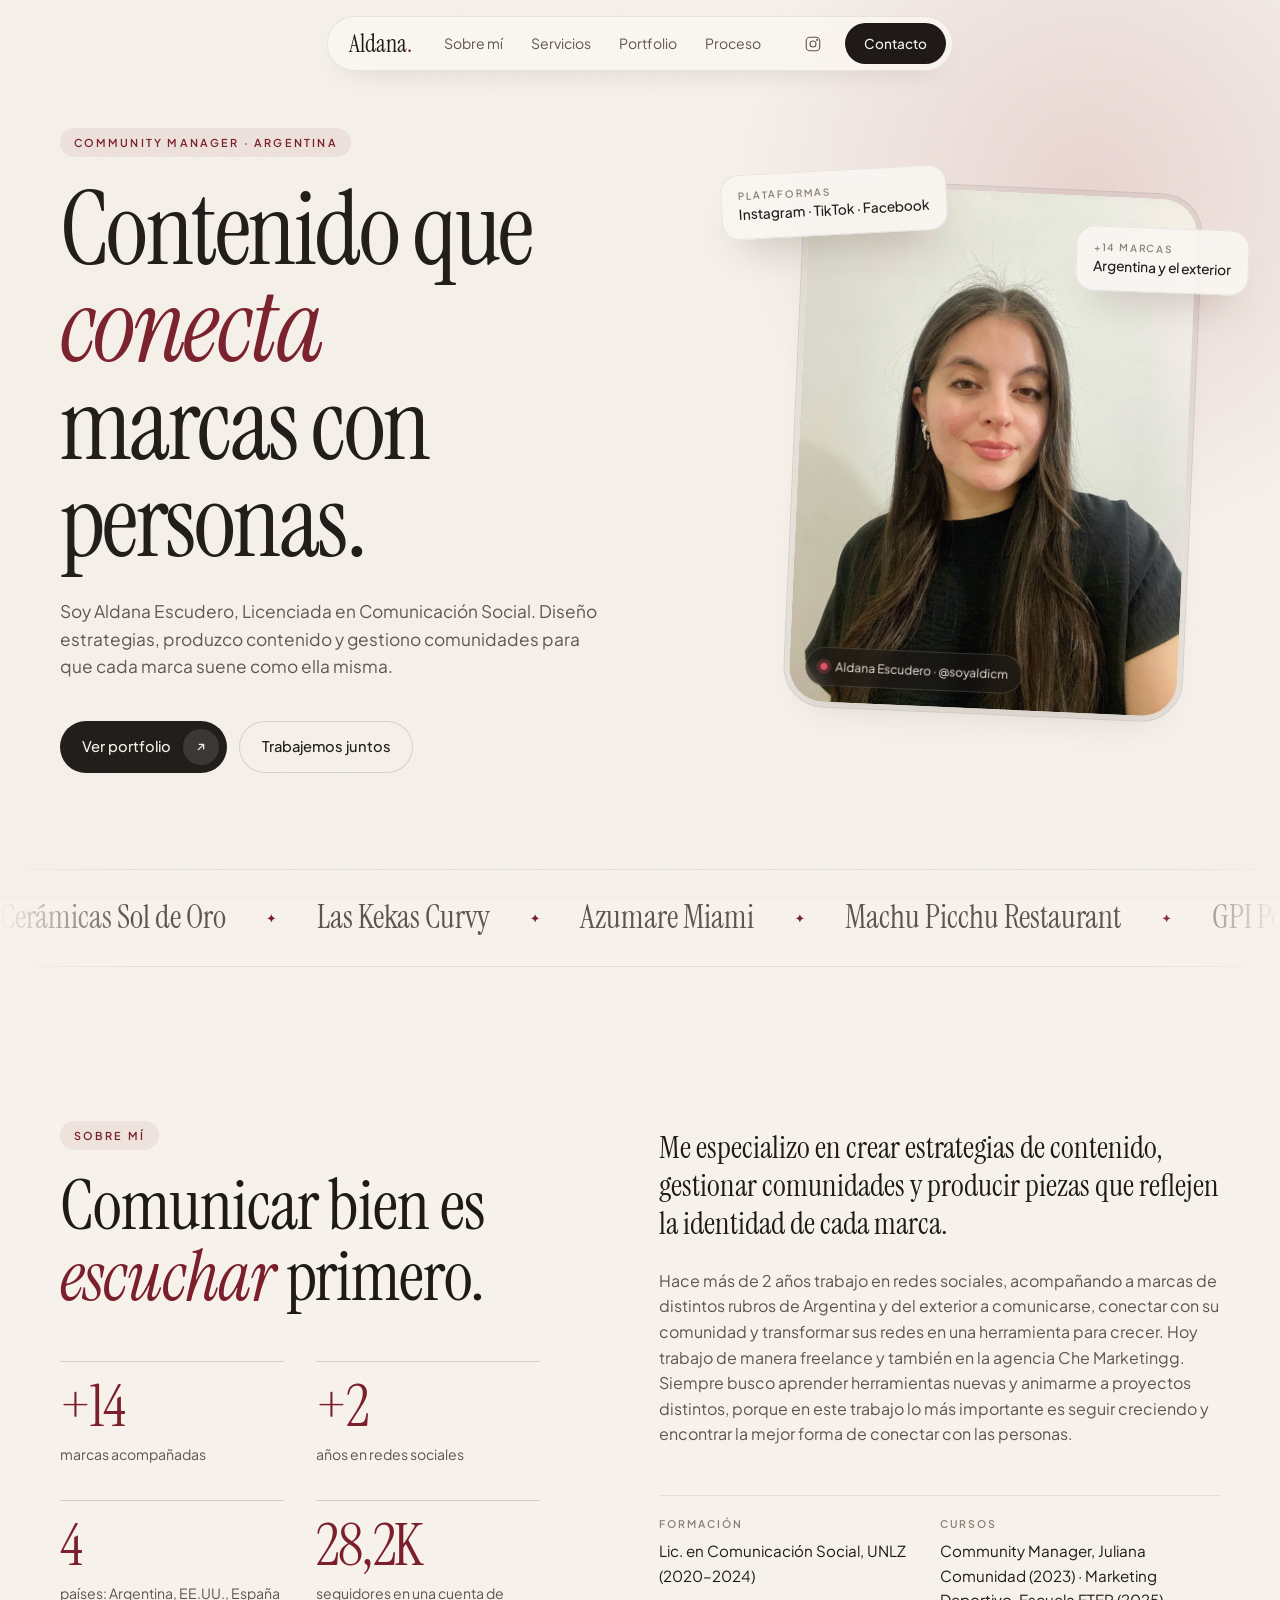
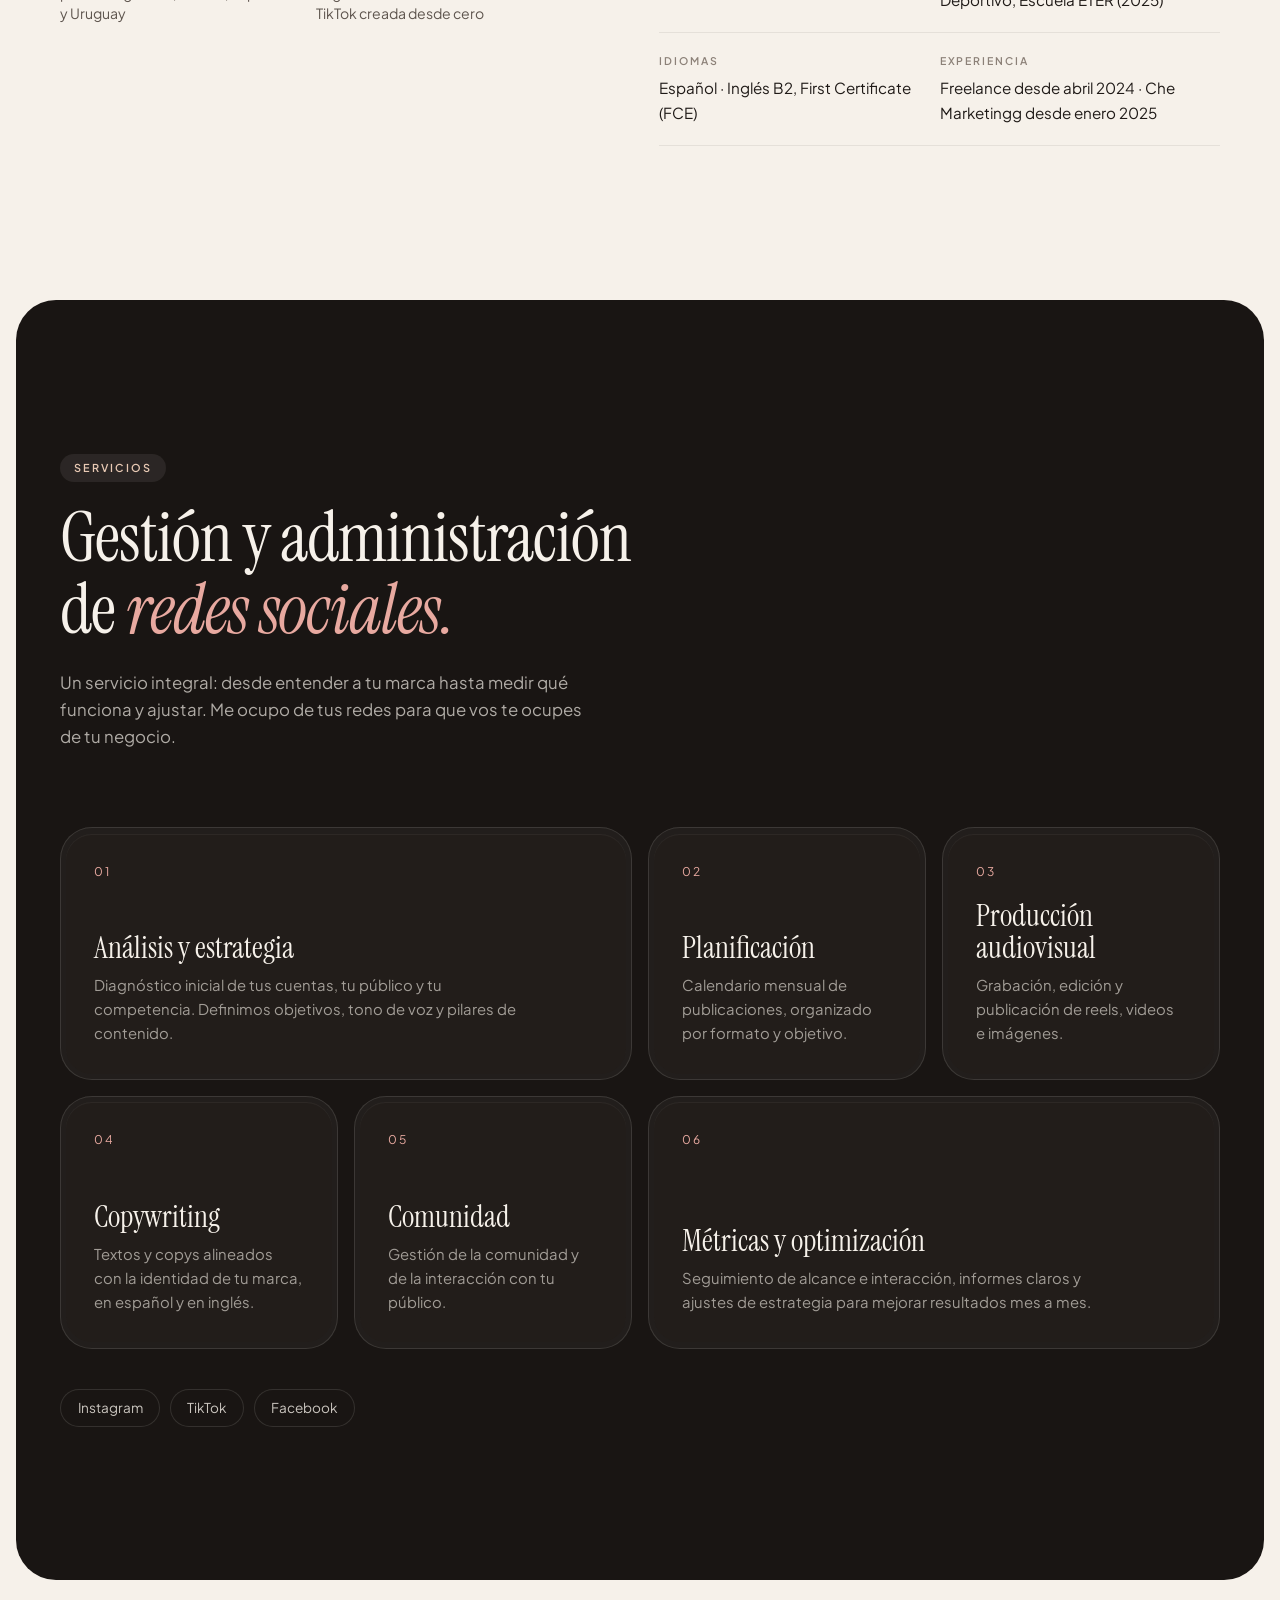
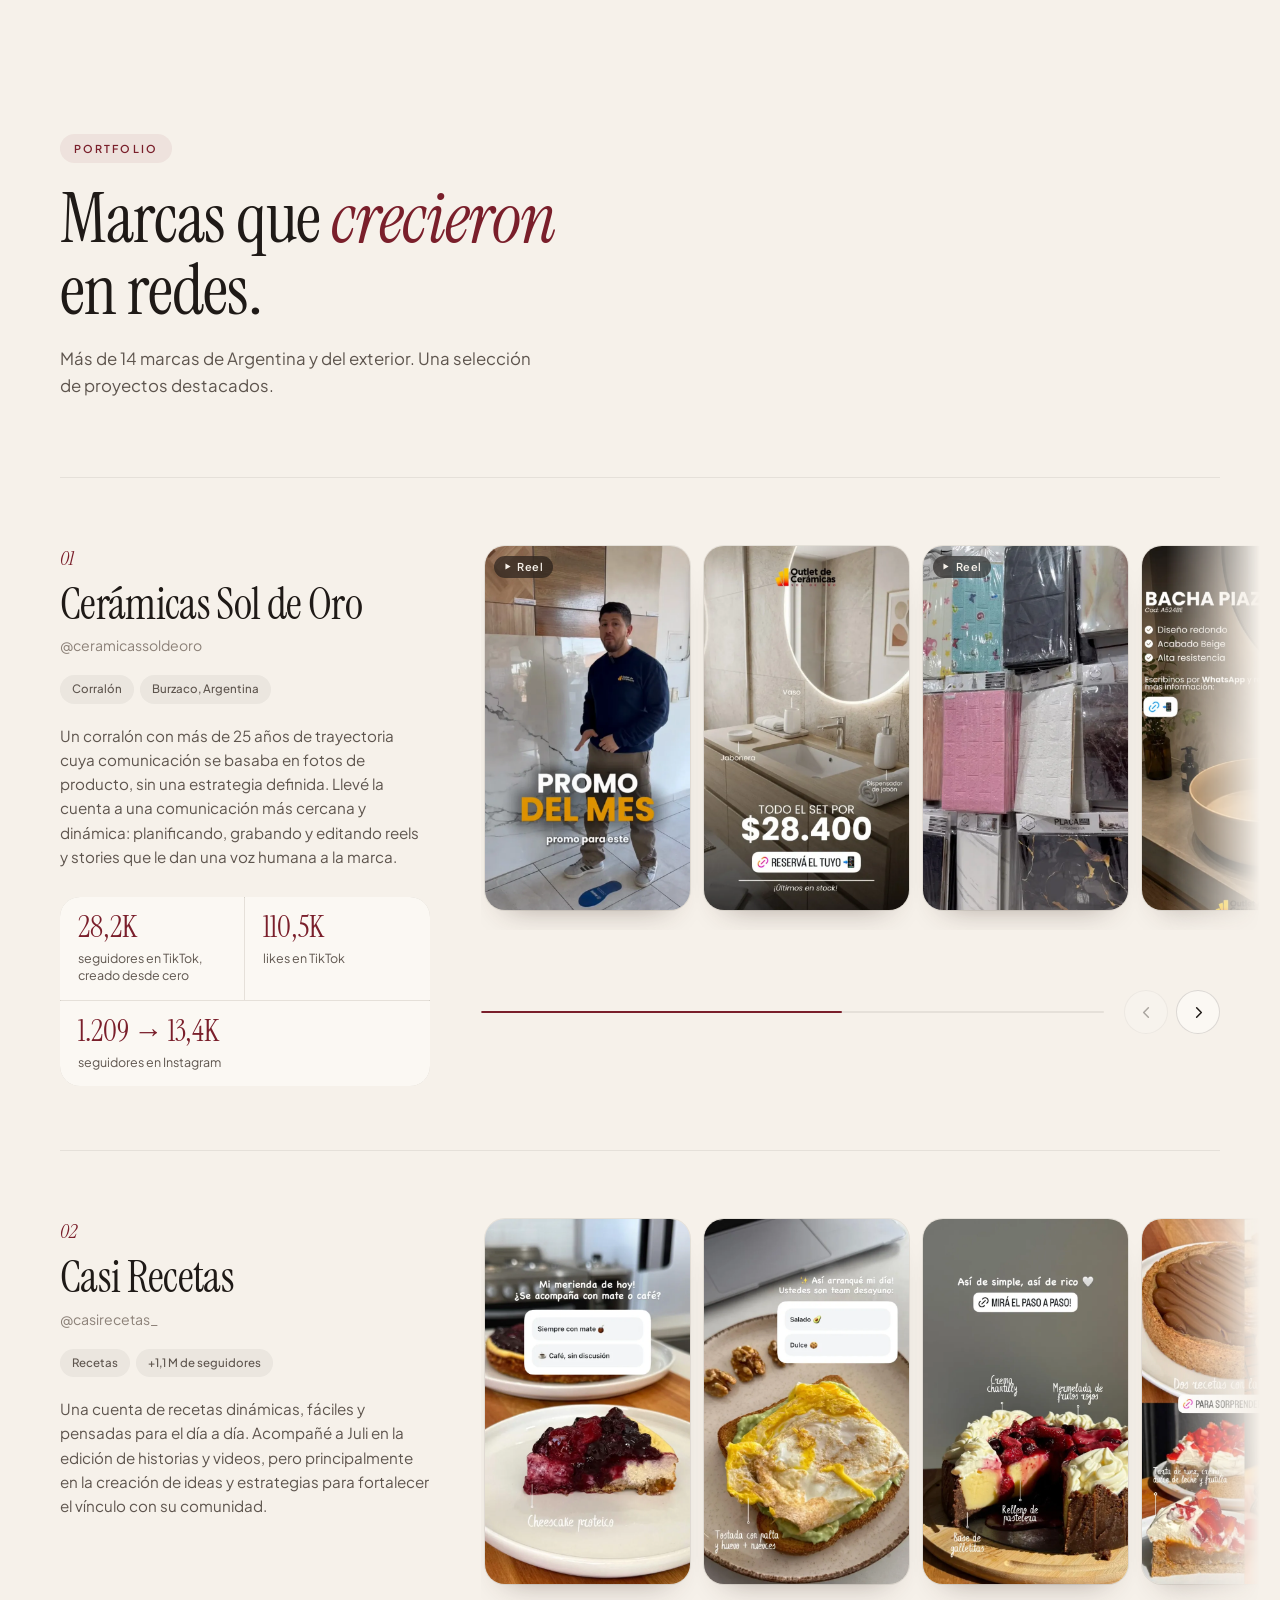
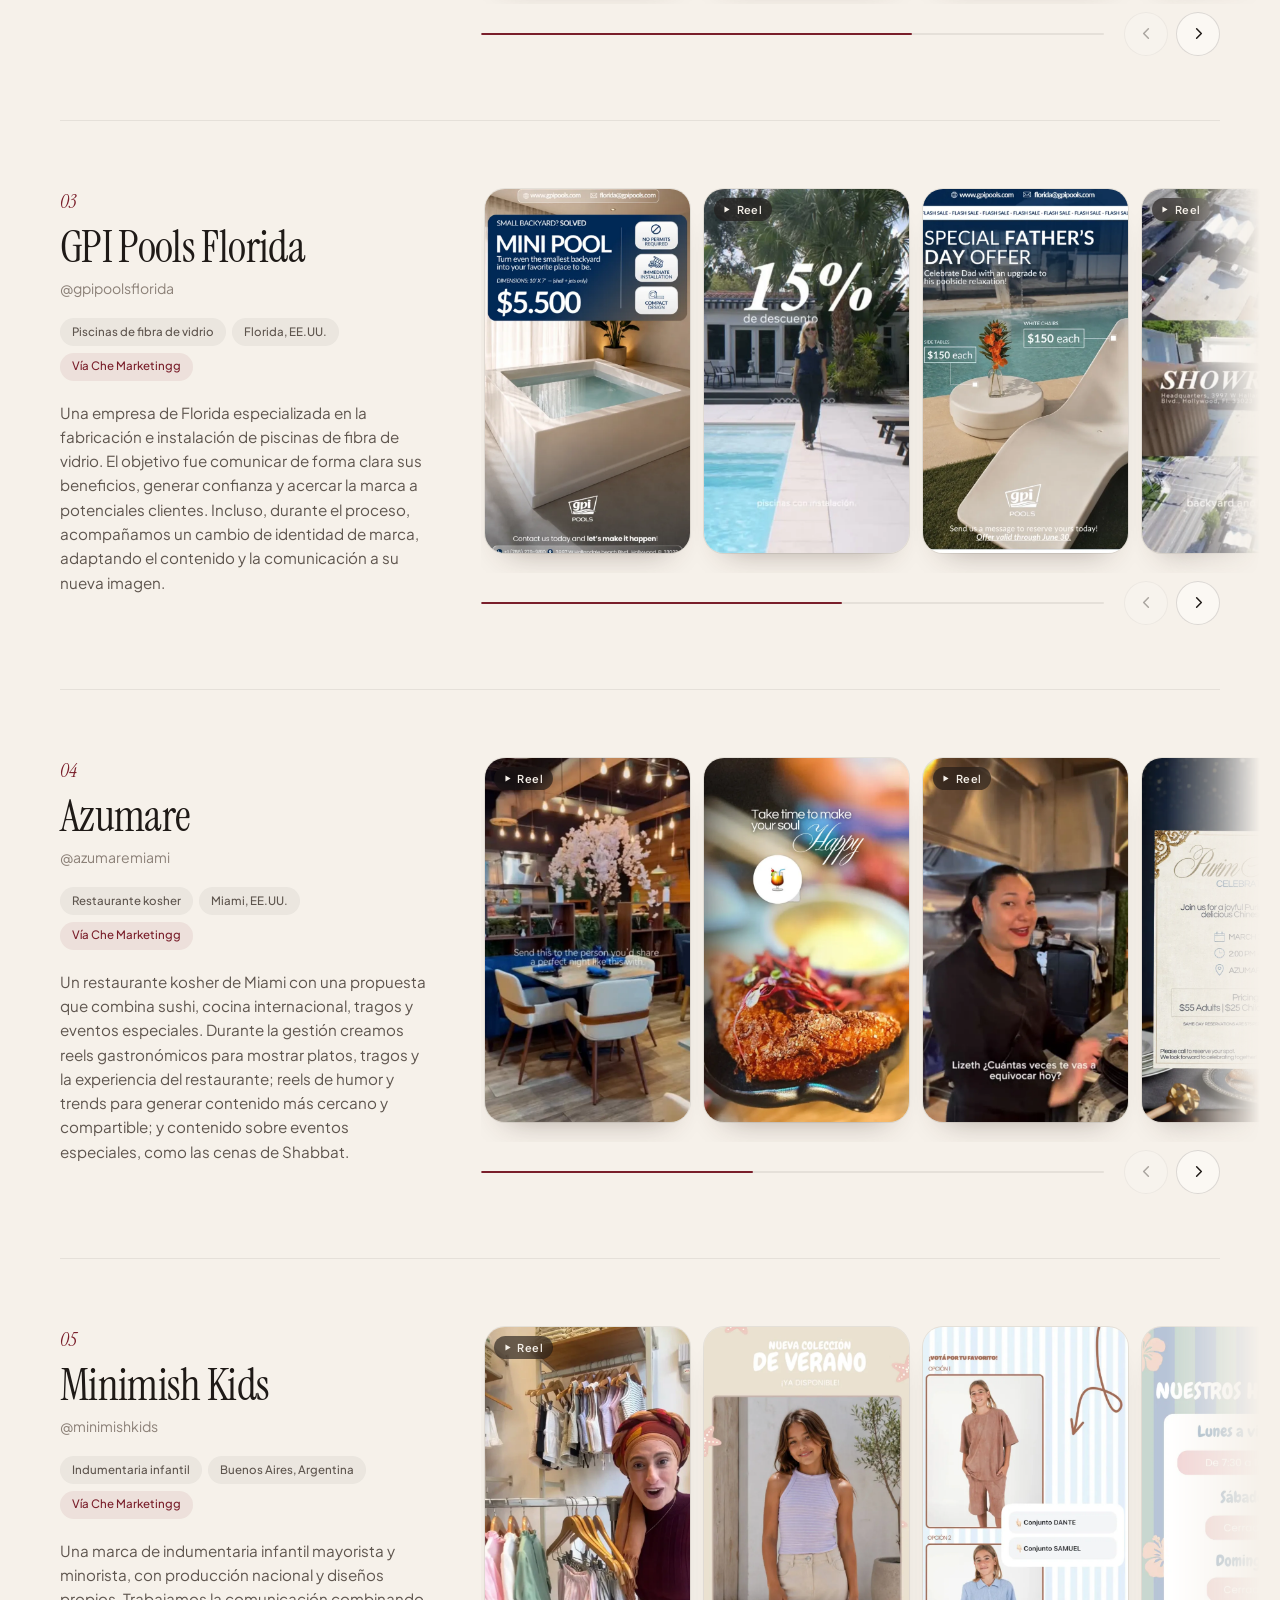
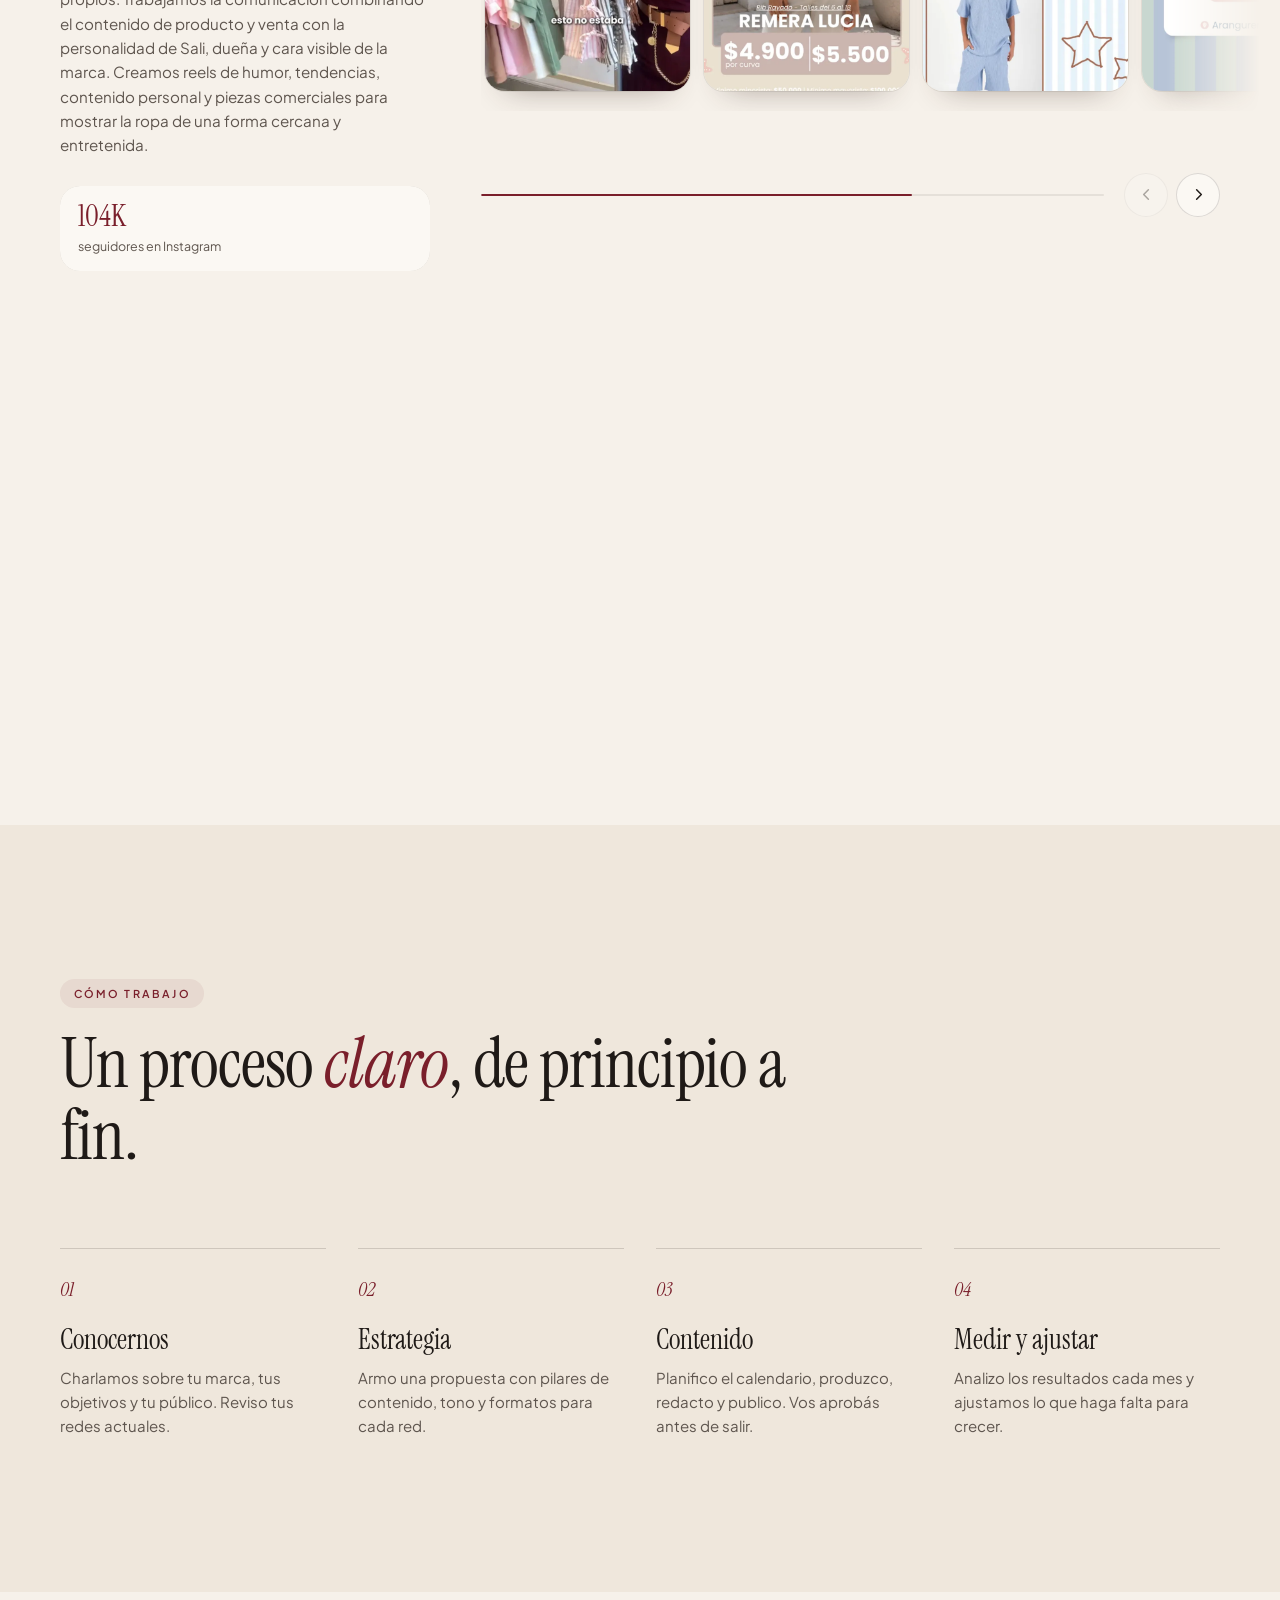
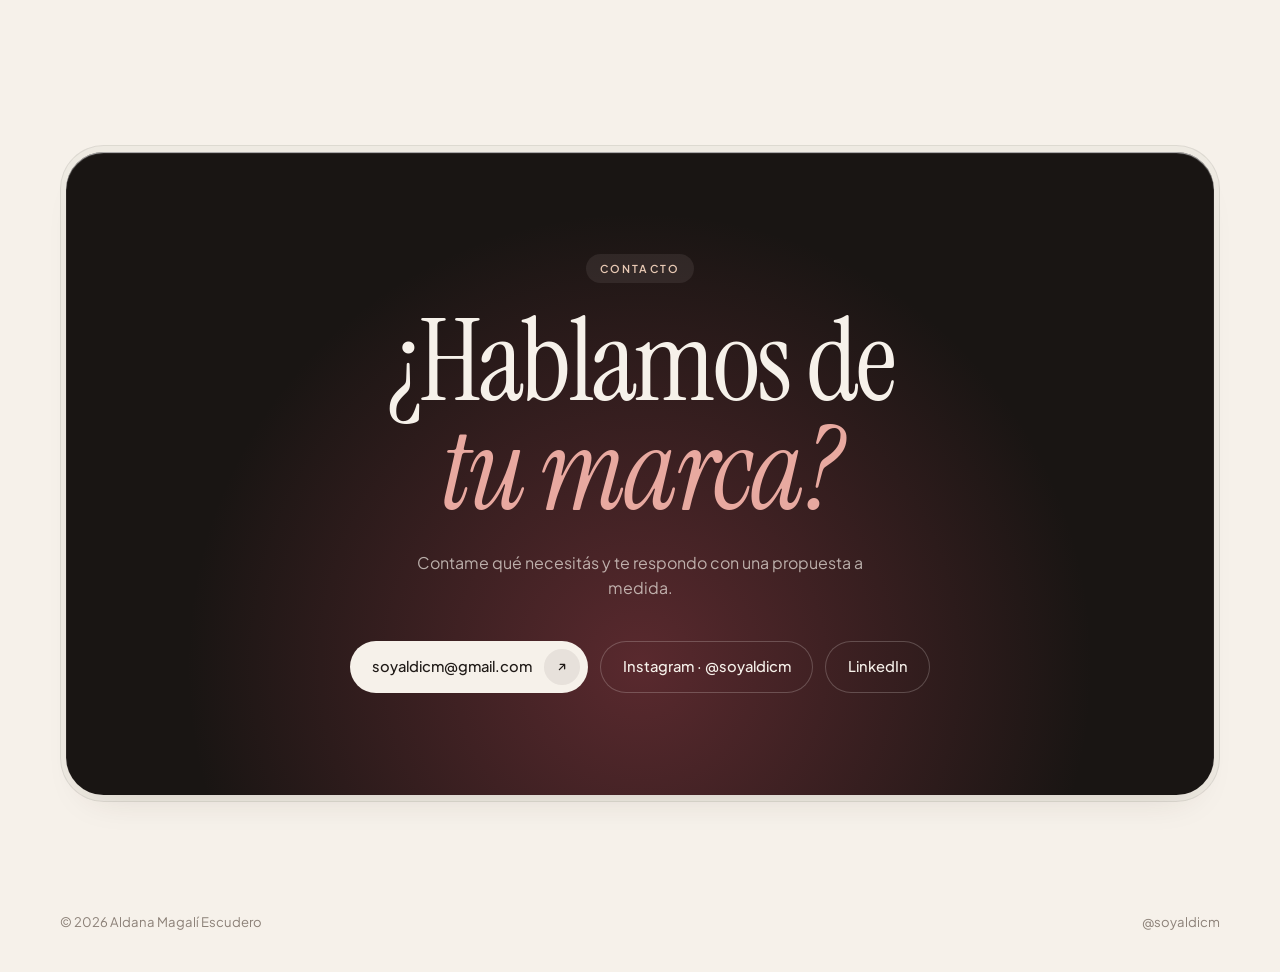
==== commit b2bff2d4: "Agrega favicon, vista previa al compartir y pagina 404" ====
--- a/index.html
+++ b/index.html
@@ -6,10 +6,29 @@
   <title>Aldana Escudero · Community Manager</title>
   <meta name="description" content="Aldana Escudero, Licenciada en Comunicación Social y Community Manager. Gestión y administración de redes sociales: estrategia, contenido, copy y métricas.">
   <meta name="theme-color" content="#F6F1EA">
+
+  <!-- Favicon -->
+  <link rel="icon" href="favicon.ico" sizes="48x48">
+  <link rel="icon" href="assets/favicon-32.png" type="image/png" sizes="32x32">
+  <link rel="apple-touch-icon" href="assets/apple-touch-icon.png">
+
+  <!-- Vista previa al compartir (Open Graph / Twitter) -->
+  <meta property="og:type" content="website">
+  <meta property="og:title" content="Aldana Escudero · Community Manager">
+  <meta property="og:description" content="Gestión y administración de redes sociales: estrategia, contenido, copy y métricas. +14 marcas de Argentina y el exterior.">
+  <meta property="og:image" content="https://pela3.github.io/soyaldicm/assets/og-image.jpg">
+  <meta property="og:image:width" content="1200">
+  <meta property="og:image:height" content="630">
+  <meta property="og:url" content="https://pela3.github.io/soyaldicm/">
+  <meta property="og:locale" content="es_AR">
+  <meta name="twitter:card" content="summary_large_image">
+  <meta name="twitter:title" content="Aldana Escudero · Community Manager">
+  <meta name="twitter:description" content="Gestión y administración de redes sociales: estrategia, contenido, copy y métricas.">
+  <meta name="twitter:image" content="https://pela3.github.io/soyaldicm/assets/og-image.jpg">
   <link rel="preconnect" href="https://fonts.googleapis.com">
   <link rel="preconnect" href="https://fonts.gstatic.com" crossorigin>
   <link href="https://fonts.googleapis.com/css2?family=Instrument+Serif:ital@0;1&family=Plus+Jakarta+Sans:wght@300;400;500;600&display=swap" rel="stylesheet">
-  <link rel="stylesheet" href="styles.css?v=7">
+  <link rel="stylesheet" href="styles.css?v=8">
   <script>document.documentElement.classList.add('js')</script>
 </head>
 <body>
--- a/styles.css
+++ b/styles.css
@@ -899,6 +899,8 @@
   .case-info { grid-row: auto; }
   .gallery-nav { margin-top: -1.25rem; }
   .case-info { position: static; }
+  .float-a { left: -8%; }
+  .float-b { right: -4%; }
 }
 
 @media (max-width: 860px) {
